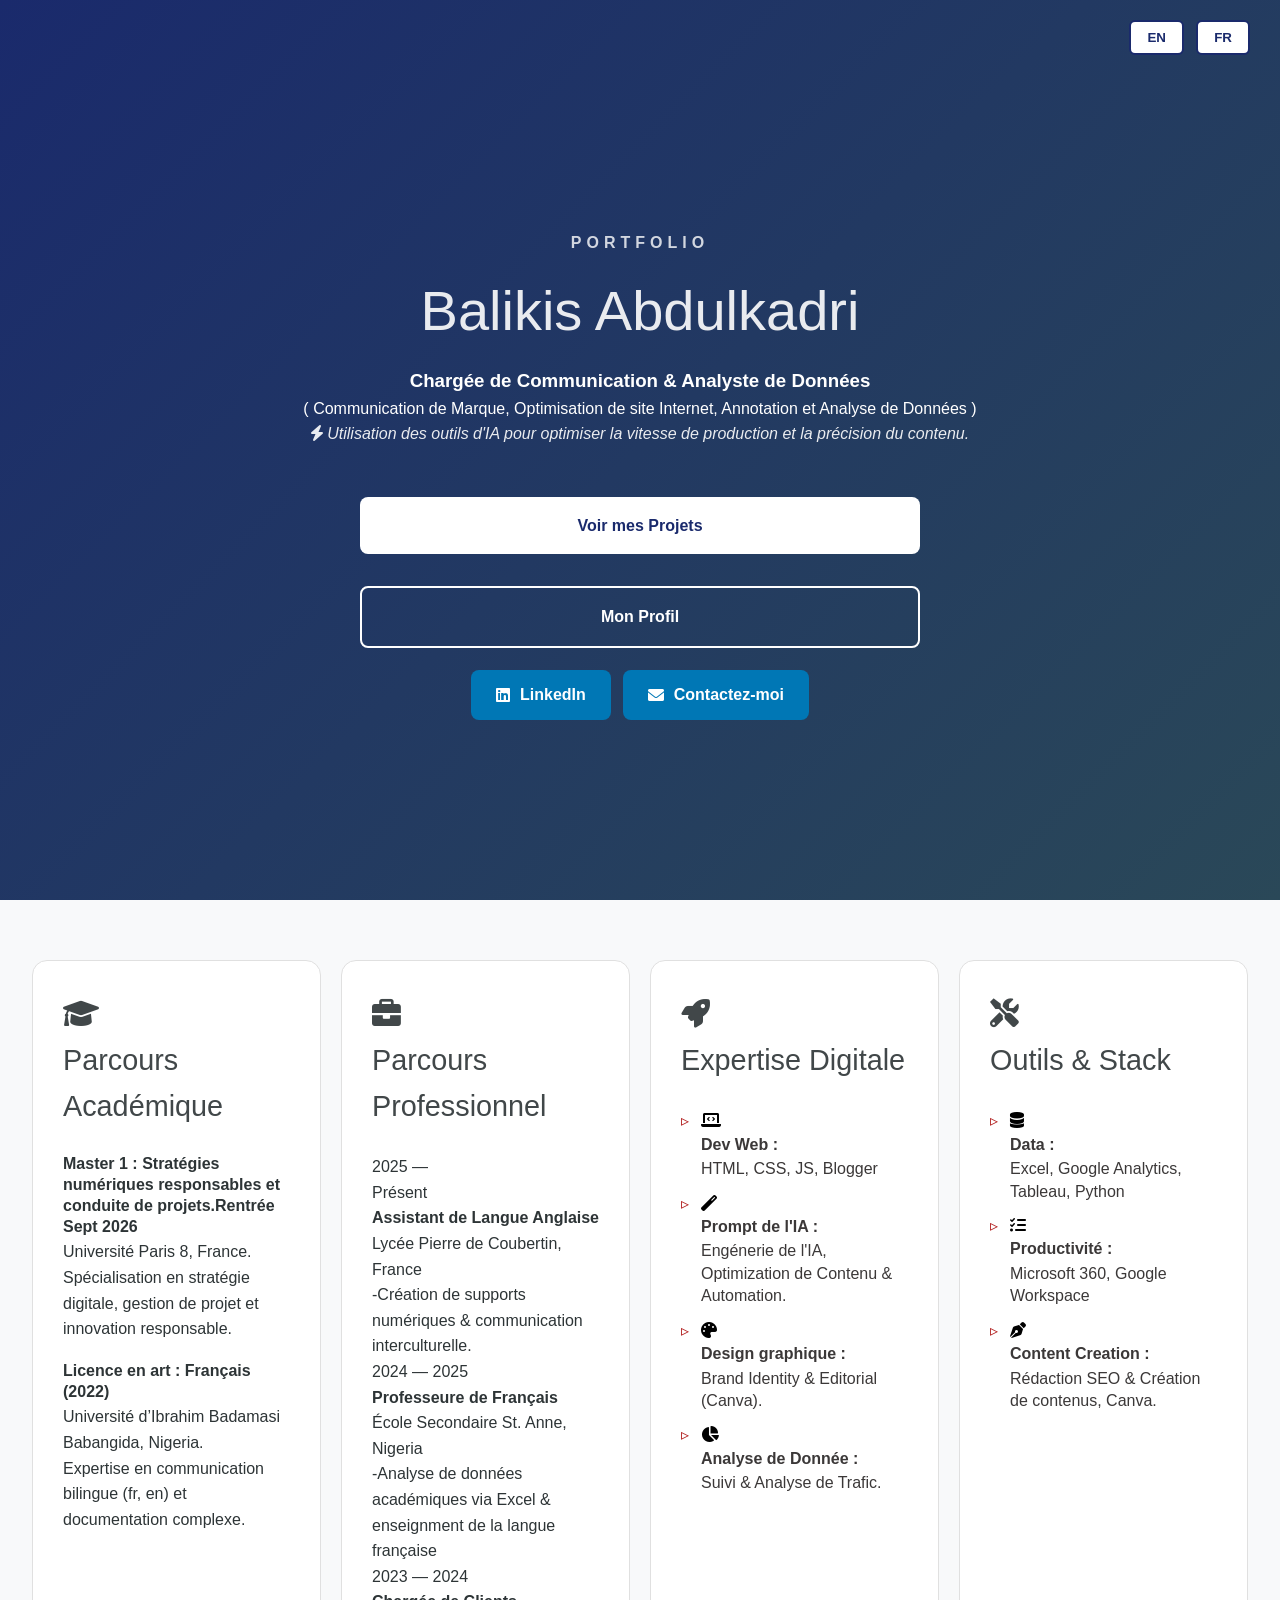
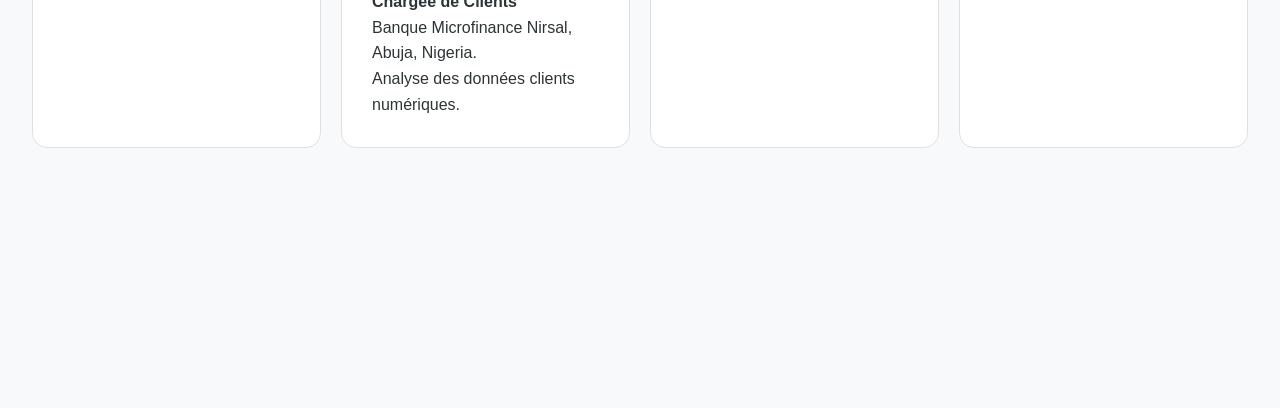
==== index.html @ 350ec47a "Update index.html" ====
<!DOCTYPE html>
<html lang="fr">
<head>
            <!-- Google tag (gtag.js) -->
    <script async src="https://www.googletagmanager.com/gtag/js?id=G-NQ8445RPTF"></script>
        <script>
        window.dataLayer = window.dataLayer || [];
        function gtag(){dataLayer.push(arguments);}
        gtag('js', new Date());

        gtag('config', 'G-NQ8445RPTF');
    </script>
    
    <meta charset="UTF-8">
    <meta name="viewport" content="width=device-width, initial-scale=1.0">
    <title>Balikis Abdulkadri | Portfolio</title>
    <link rel="icon" type="image/png" href="images/favicon.png">
    <link rel="stylesheet" href="style.css">
    <link rel="stylesheet" href="https://cdnjs.cloudflare.com/ajax/libs/font-awesome/6.0.0/css/all.min.css">
</head>
<body>
    <nav class="lang-nav">
        <button onclick="setLanguage('en')">EN</button>
        <button onclick="setLanguage('fr')">FR</button>
    </nav>

    <header class="hero" style="min-height: 80vh; display: flex; align-items: center;">
    <div class="container" style="text-align: center; margin-top: 50px;">
        <h1 style="letter-spacing: 5px; font-size: 1rem; opacity: 0.8;">PORTFOLIO</h1>
        <h2 style="font-size: 3.5rem; margin: 10px 0;">Balikis Abdulkadri</h2>
        
        <h3 class="lang-en"> Communication Manager & Data Analyst</h3>
        <h3 class="lang-fr"> Chargée de Communication & Analyste de Données</h3> 
        
        <p class="lang-en" >
            (Brand Communication, website optimization & Data Analysis )
        </p>
        <p class="lang-fr" >
            ( Communication de Marque, Optimisation de site Internet, Annotation et Analyse de Données )
        </p>

        <p class="lang-en" style="font-style: italic; opacity: 0.9; margin-bottom: 20px;">
            <i class="fas fa-bolt"></i> Leveraging AI-driven tools to optimize production speed and content precision.
        </p>
        <p class="lang-fr" style="font-style: italic; opacity: 0.9; margin-bottom: 20px;">
            <i class="fas fa-bolt"></i> Utilisation des outils d'IA pour optimiser la vitesse de production et la précision du contenu.
        </p>

        

        <div class="cta-buttons" style="margin-top: 60px;" >
            <a href="projects.html" class="btn primary lang-en">View my Projects</a>
            <a href="projects.html" class="btn primary lang-fr">Voir mes Projets</a>
            
            <a href="#about" class="btn secondary lang-en">About Me</a>
            <a href="#about" class="btn secondary lang-fr">Mon Profil</a>
            
            <a href="https://www.linkedin.com/in/balikis-abdulkadri-2448b8178?utm_source=share_via&utm_content=profile&utm_medium=member_android" target="_blank" class="btn-linkedin">
                <i class="fab fa-linkedin"></i> LinkedIn
            </a>
         <a href="mailto:balikisabdulkadri@gmail.com" class="btn-email">
             <i class="fas fa-envelope"></i> 
            <span class="lang-en">Contact Me</span>
           <span class="lang-fr">Contactez-moi</span>
        </a>
        </div>
    </div>
    
</header>

<main class="container" id="about" style="margin-top: 60px; padding-bottom: 100px;">
    <div class="about-grid">
        
        <div class="info-card">
    <h2><i class="fas fa-graduation-cap"></i> 
        <span class="lang-en">Academic Path</span>
        <span class="lang-fr">Parcours Académique</span>
    </h2>
    
    <div class="edu-item" style="margin-bottom: 15px;">
        <strong>
            <span class="lang-en">Master 1: Responsible digital strategies and project management. Resumption Sept 2026</span>
            <span class="lang-fr">Master 1 : Stratégies numériques responsables et conduite de projets.Rentrée Sept 2026</span>
        </strong>
        <span class="lang-en sub-text">Paris 8 University, France. </span>
        <span class="lan-fr sub-text">Université Paris 8, France. </span>
        <span class="lang-en sub-text">Specialization in digital strategy, project management, and responsible innovation.</span>
        <span class="lang-fr sub-text">Spécialisation en stratégie digitale, gestion de projet et innovation responsable.</span>
    </div>
    
    <div class="edu-item">
        <strong>
            <span class="lang-en">Bachelor of Arts: French Language. (2022)</span>
            <span class="lang-fr">Licence en art : Français (2022)</span>
        </strong>
        <span class="sub-text">Université d’Ibrahim Badamasi Babangida, Nigeria.</span>
        <span class="lang-en sub-text">Expertise in bilingual communication (fr, en) and complex documentation.</span>
        <span class="lang-fr sub-text">Expertise en communication bilingue (fr, en) et documentation complexe.</span>
    </div>
</div>

        <div class="info-card">
            <h2><i class="fas fa-briefcase"></i> 
                <span class="lang-en">Professional Path</span>
                <span class="lang-fr">Parcours Professionnel </span>
            </h2>
            
            <div class="pro-item">
                <span class="year">2025 — <span class="lang-en">Present</span><span class="lang-fr">Présent</span></span>
                <strong><span class="lang-en">English Language Assistant</span><span class="lang-fr">Assistant de Langue Anglaise</span></strong>
                <span class="lang-en sub-text">Lycée Pierre de Coubertin,France</span>
                <span class="lang-fr sub-text">Lycée Pierre de Coubertin, France</span>
                <span class="lang-en sub-text"> -Creating digital pedagogical tools and managing intercultural communication.</span>
                <span class="lang-fr sub-text"> -Création de supports numériques & communication interculturelle.</span>
            </div>

            <div class="pro-item">
                <span class="year">2024 — 2025</span>
                <strong><span class="lang-en">French Teacher & Data Analyst</span><span class="lang-fr">Professeure de Français</span></strong>
                <span class="lang-en sub-text">St. Anne's Secondary School, Nigeria </span>
                <span class="lang-fr sub-text">École Secondaire St. Anne, Nigeria </span>
                <span class="lang-en sub-text">-Academic data analysis via Excel and teaching of the french language</span>
                <span class="lang-fr sub-text">-Analyse de données académiques via Excel & enseignment de la langue française </span>
            </div>

            <div class="pro-item">
                <span class="year">2023 — 2024</span>
                <strong><span class="lang-en"> Customer Service Manager</span><span class="lang-fr">Chargée de Clients</span></strong>
                <span class="lang-en sub-text">Nirsal Microfinance Bank, Abuja, Nigeria.</span>
                <span class="lang-fr sub-text">Banque Microfinance Nirsal, Abuja, Nigeria.</span>
                <span class="lang-en sub-text">Digital client data analysis.</span>
                <span class="lang-fr sub-text">Analyse des données clients numériques.</span>
            </div>
        </div>

        <div class="info-card">
            <h2><i class="fas fa-rocket"></i> 
                <span class="lang-en">Digital Expertise</span>
                <span class="lang-fr">Expertise Digitale</span>
            </h2>
            
            <ul class="skills-list">
                <li>
                    <strong><i class="fas fa-laptop-code"></i> <span class="lang-en">Web Dev:</span><span class="lang-fr">Dev Web :</span></strong>
                    <span class="sub-text">HTML, CSS, JS, Blogger </span>
                </li>
                <li>
                    <strong><i class="fas fa-magic"></i> <span class="lang-en">AI Prompt:</span><span class="lang-fr">Prompt de l'IA :</span></strong>
                    <span class="lang-en sub-text">Prompt Engineering, Content Optimization & Automation.</span>
                    <span class="lang-fr sub-text">Engénerie de l'IA, Optimization de Contenu  & Automation.</span>
                </li>
                <li>
                    <strong><i class="fas fa-palette"></i> <span class="lang-en">Graphic Design:</span><span class="lang-fr">Design graphique :</span></strong>
                    <span class="sub-text">Brand Identity & Editorial (Canva).</span>
                </li>
                <li>
                    <strong><i class="fas fa-chart-pie"></i> <span class="lang-en">Data Analysis:</span><span class="lang-fr">Analyse de Donnée :</span></strong>
                    <span class="lang-en sub-text">Monitoring & Traffic Insights.</span>
                    <span class="lang-fr sub-text">Suivi & Analyse de Trafic.</span>
                </li>
            </ul>
        </div>

        <div class="info-card">
            <h2><i class="fas fa-tools"></i> 
                <span class="lang-en">Tools & Stack</span>
                <span class="lang-fr">Outils & Stack</span>
            </h2>
            
            <ul class="skills-list">
                <li>
                    <strong><i class="fas fa-database"></i> <span class="lang-en">Data:</span><span class="lang-fr">Data :</span></strong>
                    <span class="sub-text">Excel, Google Analytics, Tableau, Python</span>
                </li>
                <li>
                    <strong><i class="fas fa-tasks"></i> <span class="lang-en">Productivity:</span><span class="lang-fr">Productivité :</span></strong>
                    <span class="sub-text">Microsoft 360, Google Workspace </span>
                </li>
                <li>
                    <strong><i class="fas fa-pen-nib"></i> <span class="lang-en">Content Creation:</span><span class="lang-fr">Content Creation :</span></strong>
                    <span class="lang-en sub-text">SEO & Content Creation, Canva.</span>
                    <span class="lang-fr sub-text">Rédaction SEO & Création de contenus, Canva.</span>
                </li>
            </ul>
        </div>

    </div>
</main>



    <script src="script.js"></script>
</body>
</html>
---- style.css ----
html {
    scroll-behavior: smooth;
}

.lang-en, .lang-fr {
    display: none; 
}


/*DESIGN SYSTEM & VARIABLES */
:root {
    --primary-blue: #1a2a6c;   
    --accent-red: #b21f1f;     
    --light-bg: #f8f9fa;       
    --dark-text: #2d3436;      
    --white: #ffffff;
    --transition: all 0.3s ease;
}

/*BASE RESET*/
* {
    margin: 0;
    padding: 0;
    box-sizing: border-box;
}

body {
    font-family: 'Inter', 'Segoe UI', Roboto, sans-serif;
    background-color: var(--light-bg);
    color: var(--dark-text);
    line-height: 1.6;
    overflow-x: hidden;
    padding-bottom: 100px;
}

/*BILINGUAL NAVIGATION*/
.lang-nav {
    position: fixed;
    top: 20px;
    right: 30px;
    z-index: 1000;
}

.lang-nav button {
    background: var(--white);
    border: 2px solid var(--primary-blue);
    color: var(--primary-blue);
    padding: 8px 16px;
    cursor: pointer;
    font-weight: 700;
    border-radius: 6px;
    margin-left: 8px;
    transition: var(--transition);
}

.lang-nav button:hover {
    background: var(--primary-blue);
    color: var(--white);
}

/*HERO SECTION*/
.container {
    max-width: 900px;
    margin: 0 auto;
}

.hero {
    height: 100vh;
    display: flex;
    align-items: center;
    justify-content: center;
    text-align: center;
    background: linear-gradient(135deg, var(--primary-blue), #2a4858);
    color: var(--white);
    padding: 0 20px;
}



h1 {
    font-size: clamp(2.5rem, 5vw, 4rem); 
    margin-bottom: 10px;
    letter-spacing: -1px;
}

h2 {
    font-size: clamp(1.2rem, 3vw, 1.8rem);
    font-weight: 300;
    margin-bottom: 25px;
    opacity: 0.9;
}

.bio {
    font-size: 1.2rem;
    max-width: 700px;
    margin: 0 auto 40px;
    opacity: 0.85;
}

/*INTERACTIVE BUTTONS (Hero)*/
.cta-buttons .btn {
    display: inline-block;
    text-decoration: none;
    padding: 16px 32px;
    border-radius: 8px;
    font-weight: 600;
    margin: 10px;
    transition: var(--transition);
}

/* 1. Center the parent container and allow horizontal row wrapping */
.cta-buttons {
  display: flex !important;
  flex-wrap: wrap !important;
  justify-content: center !important;
  align-items: center !important;
  gap: 12px !important;
  width: 100% !important;
  max-width: 580px !important;  /* Constrains entire button block to tagline width */
  margin: 40px auto 0 auto !important;
}

/* 2. Top two buttons take 100% width so they stack on top */
.primary, 
.secondary {
  flex: 1 1 100% !important;
  width: 100% !important;
  text-align: center !important;
  box-sizing: border-box !important;
}

/* 3. Bottom two buttons sit side-by-side automatically */
.btn-linkedin,
.btn-email {
  flex: 0 1 auto !important;
  display: inline-flex !important;
  align-items: center !important;
  justify-content: center !important;
}

.primary, 
.secondary {
  display: block;             /* Makes max-width and auto margins apply properly */
  width: 100%;                /* Allows flexible scaling */
  max-width: 580px;           /* Matches the length of the tagline above */
  margin: 12px auto;          /* Centers the buttons horizontally */
  box-sizing: border-box;     /* Prevents padding from breaking width */
}

.primary {
  background-color: var(--white);
  color: var(--primary-blue);
}

.secondary {
  border: 2px solid var(--white);
  color: var(--white);
}

.btn:hover {
    transform: translateY(-3px);
    box-shadow: 0 10px 20px rgba(0,0,0,0.2);
}

.btn i {
    margin-right: 8px; 
    font-size: 1.1rem;
}



/* LinkedIn & e-mail Buttons */
.btn-linkedin,.btn-email {
    display: inline-flex;
    align-items: center;
    gap: 10px;
    padding: 12px 25px;
    background-color: #0077b5; 
    color: white;
    text-decoration: none;
    border-radius: 8px;
    font-weight: bold;
    transition: 0.3s;
}

.btn-linkedin:hover, .btn-email:hover {
    background-color: #005582;
    transform: translateY(-2px);
}

     /* ABOUT PAGE */
#about.container {
    max-width: 100%; 
    margin: 60px auto;
}

.about-grid {
    display: grid;
    grid-template-columns: repeat(4, 1fr); 
    gap: 20px;    
}

.info-card {
    background: #ffffff;
    border: 1px solid #e0e0e0;
    border-radius: 15px;
    padding: 30px;    
    display: flex;
    flex-direction: column;
    height: 100%; 
}




.info-card ul {
    list-style: none;
    padding: 0;
    margin: 0;
}

.info-card li {
    margin-bottom: 15px; 
    display: block;
}

.info-card li strong {
    display: block;
    margin-bottom: 2px; 
    color: rgb(0, 0, 0);
}

.info-card li span {
    display: block;
    line-height: 1.4;
    color: rgb(59, 56, 56);
}


.edu-item strong {
    display: block;
    margin-bottom: 2px; 
    line-height: 1.3;
}

.edu-item .sub-text {
    margin-top: 0; 
    margin-bottom: 4px;
}

/* Projects Page */
/*Layout for the grid (cards) */
.project-grid {
    display: grid;
    width: 100%;
    box-sizing: border-box;
    grid-template-columns: repeat(auto-fit, minmax(320px, 1fr));
    gap: 25px;
    margin-top: 40px;
}

/*Card container */
.project-card {
    position: relative;
    background: white;
    padding: 30px;
    border-radius: 12px;
    box-shadow: 0 4px 10px rgba(0,0,0,0.05);
    border-top: 4px solid var(--primary-blue);
    transition: transform 0.3s ease;
}

/*Positioning the year */
.project-year {
    position: absolute;
    top: 15px;
    right: 20px;
    font-size: 0.8rem;
    color: #888;
    font-weight: bold;
}

/*Formatting the icon */
.project-icon {
    font-size: 1.5rem;
    color: #0077b5;
    margin-bottom: 15px;
}

/*Button alignment */
.card-buttons {
    display: flex;
    align-items: center;
    gap: 15px;
    flex-wrap: wrap;
    margin-top: 20px;
    padding-top: 20px;
}


.project-link {
    text-decoration: none;
    color: #0077b5;
    font-size: 0.9rem;
    font-weight: bold;
}



/* portofolio  Project Page */

.btn-detail {
    display: inline-block;
    margin-top: 15px;
    padding: 8px 16px;
    border: 2px solid var(--primary-blue);
    color: var(--primary-blue);
    text-decoration: none;
    border-radius: 5px;
    font-weight: bold;
    transition: var(--transition);
}

.btn-detail:hover {
    background: var(--primary-blue);
    color: white;
}

.cs-section {
    margin-bottom: 40px;
    padding-top: 20px;
}

.skills-list {
    list-style: none;
    padding: 0;
}

.skills-list li {
    margin-bottom: 10px;
    padding-left: 20px;
    position: relative;
}

.skills-list li::before {
    content: "▹";
    position: absolute;
    left: 0;
    color: var(--accent-red);
}

       /* Modal Styles */
.modal {
    display: none; 
    position: fixed; 
    z-index: 1000; 
    left: 0; top: 0; width: 100%; height: 100%; 
    background-color: rgba(0,0,0,0.9); 
}
.modal-content {
    margin: auto;
    display: block;
    width: 80%;
    max-width: 700px;
}

/* portfolio Project roadmap */

.roadmap-container {
    border-left: 3px solid var(--primary-blue);
    margin-left: 10px;
    padding-left: 20px;
}

.roadmap-phase {
    margin-bottom: 30px;
    position: relative;
}

.roadmap-phase::before {
    content: '';
    position: absolute;
    left: -27px;
    top: 5px;
    width: 12px;
    height: 12px;
    background: var(--accent-red);
    border-radius: 50%;
}

.roadmap-phase h3 {
    font-size: 1.1rem;
    color: var(--primary-blue);
    margin-bottom: 5px;
}


/* Gallery Layout */
.design-gallery {
    display: grid;
    grid-template-columns: repeat(auto-fit, minmax(350px, 1fr)); 
    gap: 30px;
    margin-top: 30px;
    width: 100%; 
    max-width: 1400px; 
    margin-left: auto;
    margin-right: auto;
}

.design-item {
    display: flex;
    flex-direction: column;
    background: white;
    border-radius: 12px;
    overflow: hidden;
    box-shadow: 0 4px 15px rgba(0,0,0,0.1);
    transition: transform 0.3s ease;
    height: 100%; 
    width: 100%; 
}


.container, main, section {
    width: 95%; 
    max-width: 1400px;
    margin: 0 auto;
}

.design-item:hover {
    transform: translateY(-10px);
}

/* Container for the images to keep them uniform */
.design-image-container {
    width: 100%;
    height: 80%; 
    display: flex;
    align-items: center;
    justify-content: center;
    background-color: #f9f9f9;
    object-fit: cover
}

.design-item img {
    max-width: 100%;
    max-height: 100%;
    object-fit: contain; 
}

.design-info {
    
    display: flex;
    flex-direction: column;
    flex-grow: 1; 
}

 /* Mobile Fixes */
@media (max-width: 768px) {
    .about-grid {
        grid-template-columns: 1fr !important;
        max-width: 95%;
    }

     .info-card {
        min-height: auto; 
    }

    .cta-buttons {
        flex-direction: column;
        gap: 10px;
        width: 100%;
        padding: 0 20px;
    }

    .cta-buttons a {
        width: 100%; 
        text-align: center;
        display: block;
        padding: 15px;
    }

    
    h1 {
        font-size: 2rem !important;
    }

    .hero p {
        font-size: 1rem;
        padding: 0 10px;
    }
}

/*Project-data-1*/
.project-title {
  font-size: 1.5rem;
  color: #075aaa;
  margin-top: 8px;
  margin-bottom: 16px;
}

.section-heading {
  font-size: 1.1rem;
  font-weight: 700;
  color: #111111;
  margin-top: 20px;
  margin-bottom: 8px;
  border-bottom: 2px solid #f8f9fa;
  padding-bottom: 4px;
}

.media-placeholder {
  background-color: #f8f9fa;
  border: 2px dashed #ced4da;
  border-radius: 8px;
  padding: 25px;
  text-align: center;
  color: #6c757d;
  margin: 20px 0;
  font-style: italic;
  font-size: 0.95rem;
}

/*Project-data-2*/
/* Project Container Styles */
.project-card {
  max-width: 950px;
  margin: 30px auto;
  padding: 30px;
  background-color: #ffffff;
  border-radius: 8px;
  box-shadow: 0 4px 12px rgba(0, 0, 0, 0.08);
  font-family: 'Segoe UI', Tahoma, Geneva, Verdana, sans-serif;
  color: #333333;
}

.project-header h1 {
  font-size: 1.8rem;
  color: #0a2540;
  margin-bottom: 20px;
  border-bottom: 2px solid #e6ebf1;
  padding-bottom: 10px;
}

.project-block {
  margin-bottom: 25px;
}

.project-block h3 {
  font-size: 1.25rem;
  color: #0a2540;
  margin-bottom: 10px;
}

.project-block h4 {
  font-size: 1.05rem;
  color: #20639b;
  margin-top: 15px;
  margin-bottom: 8px;
}

.project-block p, 
.project-block li {
  font-size: 0.95rem;
  line-height: 1.6;
  color: #4f566b;
}

.project-block ul {
  padding-left: 20px;
  margin-top: 5px;
}

.project-block li {
  margin-bottom: 8px;
}

/* Visual / Chart Container */
.project-visual {
  text-align: center;
  margin: 25px 0;
  padding: 15px;
  background-color: #f8f9fa;
  border: 1px solid #e3e8ee;
  border-radius: 6px;
}

.chart-img {
  max-width: 100%;
  height: auto;
  border-radius: 4px;
  box-shadow: 0 2px 6px rgba(0, 0, 0, 0.1);
}

.chart-caption {
  font-size: 0.85rem;
  color: #697386;
  margin-top: 10px;
  font-style: italic;
}

code {
  background-color: #f1f3f5;
  padding: 2px 6px;
  border-radius: 4px;
  font-family: Consolas, monospace;
  font-size: 0.9em;
  color: #d63384;
}

/* Project 3 Custom Styles */
.project-divider {
  border: none;
  height: 2px;
  background-color: #d1d5db;
  margin-top: 60px;
  margin-bottom: 40px;
  width: 100%;
}



.project-header-title {
  margin-left: 0;
  padding-left: 0;
  color: #0a2540;
  font-size: 1.8rem;
  font-weight: bold;
}

.project-text-left {
  text-align: left;
}

.project-block-spacing {
  margin-top: 25px;
}

.taxonomy-list {
  margin-top: 15px;
  line-height: 1.6;
}

/* Image Containers */
.project-images-row {
  display: flex;
  gap: 20px;
  margin: 30px 0;
  flex-wrap: wrap;
}

.project-image-col {
  flex: 1;
  min-width: 280px;
  text-align: center;
}

.project-image-single {
  margin: 30px 0;
  text-align: center;
}

.project-img {
  width: 100%;
  border-radius: 8px;
  border: 1px solid #e5e7eb;
}

.project-img-single {
  max-width: 700px;
}

.image-caption {
  font-size: 0.85rem;
  color: #6b7280;
  margin-top: 8px;
}

/* Callout Box */
.takeaway-box {
  background-color: #f8fafc;
  border-left: 4px solid #0a2540;
  padding: 15px;
  margin-top: 20px;
  border-radius: 4px;
}

.takeaway-text {
  margin: 0;
  font-style: italic;
}

/* Page Styles for blog project */

.detail-block {
  margin-bottom: 50px;
}

.detail-block h2 {
  color: #0a2540;
  border-bottom: 2px solid #e2e8f0;
  padding-bottom: 10px;
  margin-bottom: 20px;
}

.metrics-grid {
  display: grid;
  grid-template-columns: repeat(auto-fit, minmax(280px, 1fr));
  gap: 20px;
  margin: 20px 0;
}

.metric-card {
  background: #f8fafc;
  border: 1px solid #e2e8f0;
  padding: 20px;
  border-radius: 8px;
}

.image-display-card {
  margin: 30px 0;
  text-align: center;
}

.image-placeholder {
  background: #f1f5f9;
  border: 2px dashed #cbd5e1;
  border-radius: 8px;
  padding: 40px 20px;
  color: #64748b;
}

.placeholder-icon {
  font-size: 2.5rem;
  margin-bottom: 10px;
}

.findings-box {
  background: #f0f9ff;
  border-left: 4px solid #0077b5;
  padding: 20px;
  border-radius: 4px;
}

.findings-list li {
  margin-bottom: 8px;
}
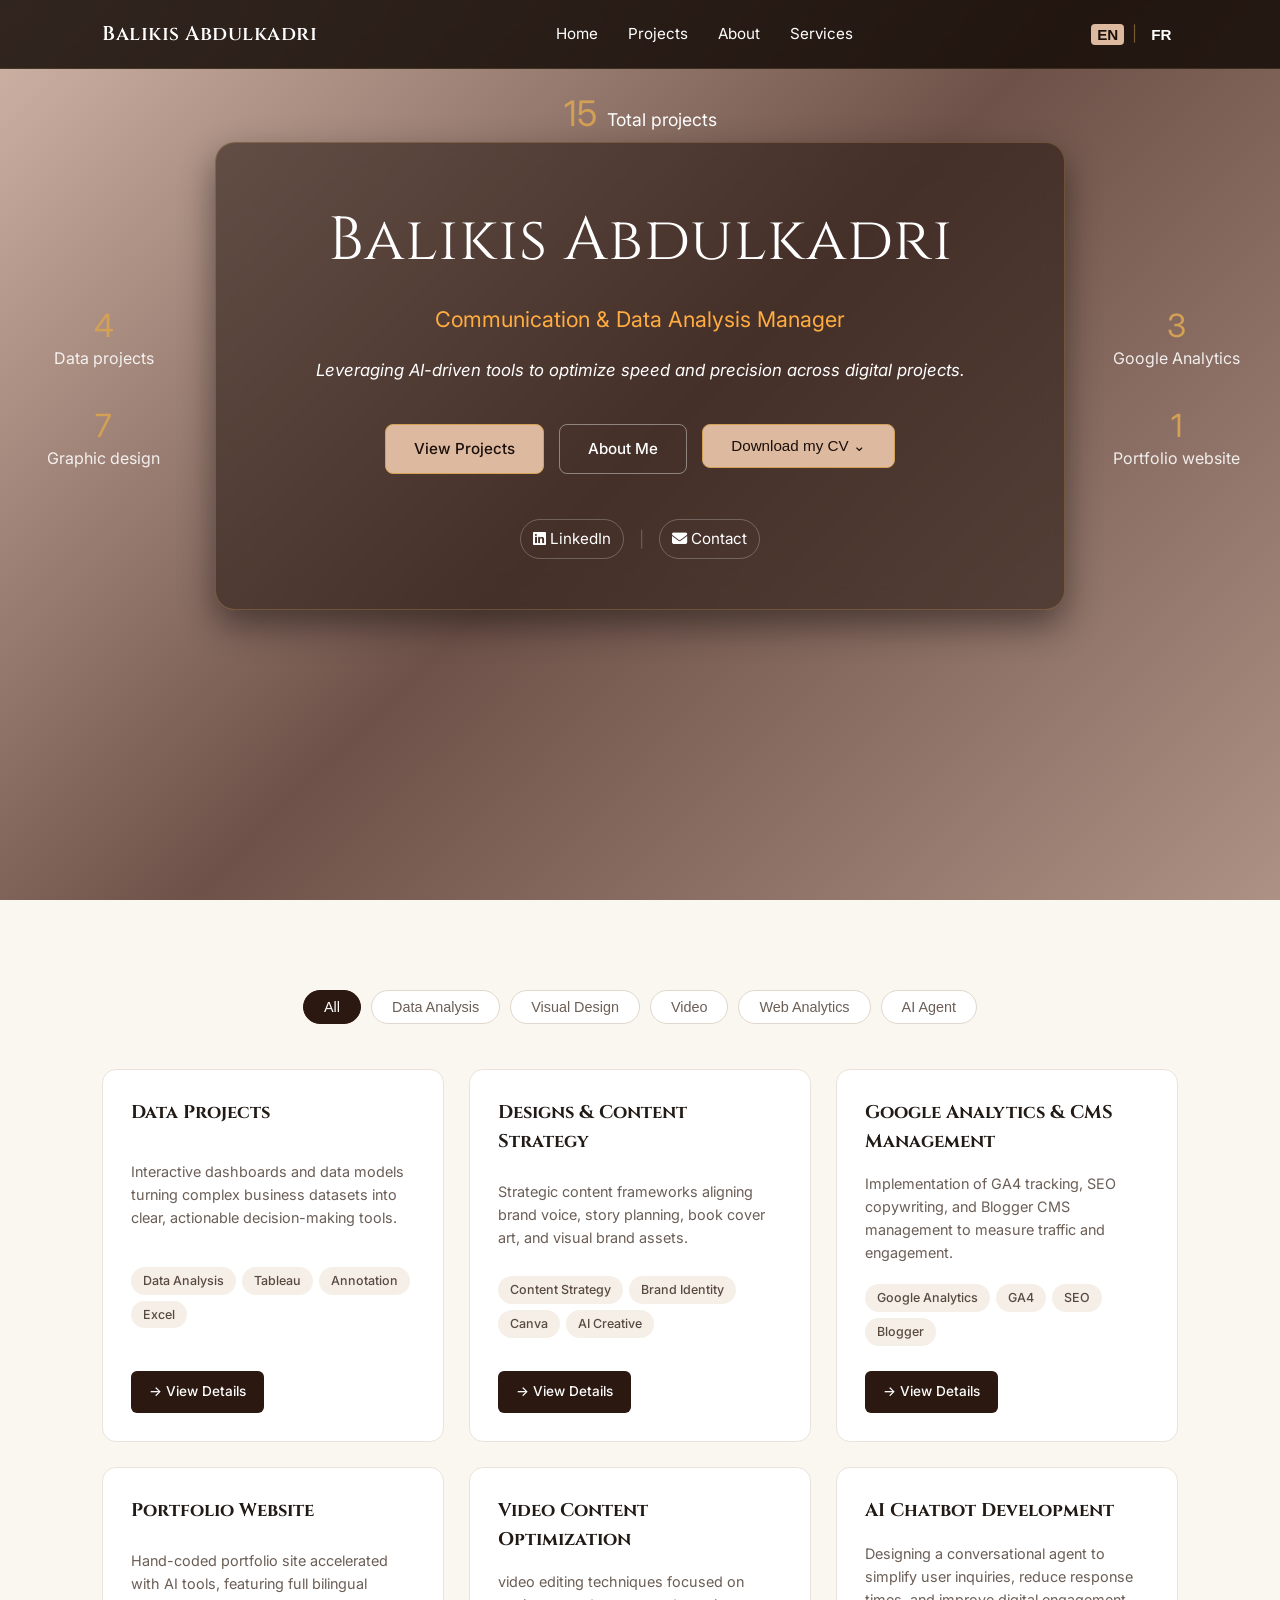
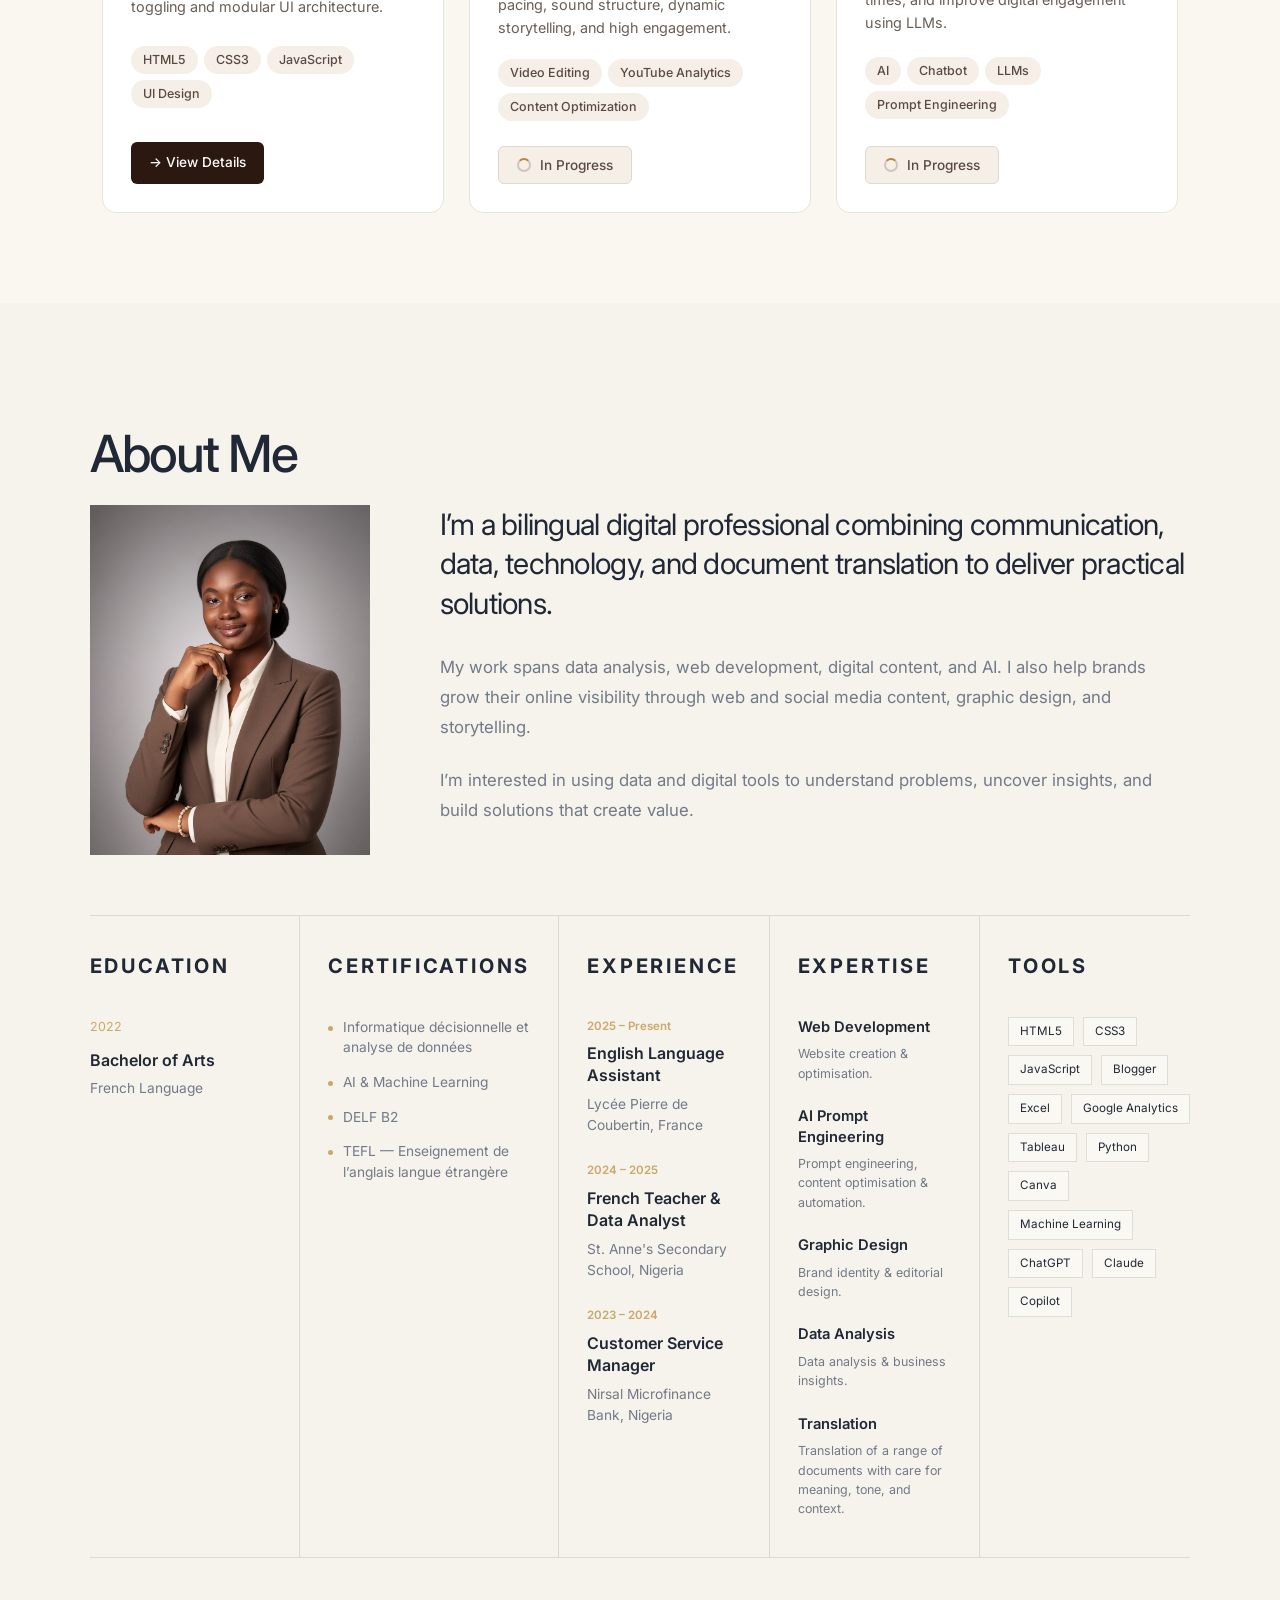
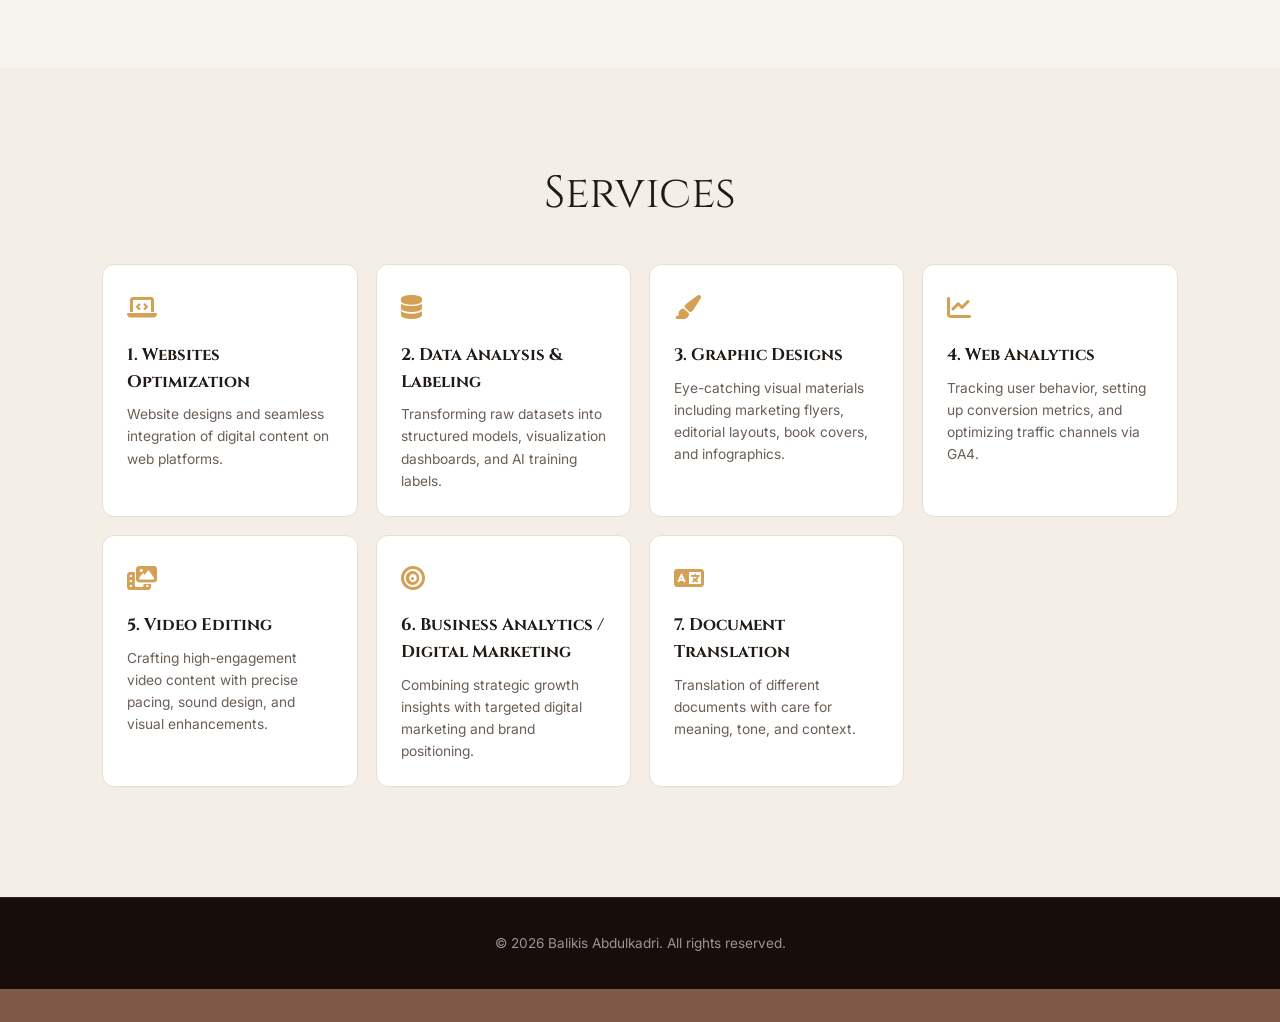
==== commit 162524e2: "Add files via upload" ====
--- a/index.html
+++ b/index.html
@@ -1,194 +1,819 @@
 <!DOCTYPE html>
-<html lang="fr">
+<html lang="en">
 <head>
-            <!-- Google tag (gtag.js) -->
+    <!-- Google Tag Manager -->
     <script async src="https://www.googletagmanager.com/gtag/js?id=G-NQ8445RPTF"></script>
-        <script>
-        window.dataLayer = window.dataLayer || [];
-        function gtag(){dataLayer.push(arguments);}
-        gtag('js', new Date());
-
-        gtag('config', 'G-NQ8445RPTF');
+    <script>
+      window.dataLayer = window.dataLayer || [];
+      function gtag(){dataLayer.push(arguments);}
+      gtag('js', new Date());
+      gtag('config', 'G-NQ8445RPTF');
     </script>
     
     <meta charset="UTF-8">
     <meta name="viewport" content="width=device-width, initial-scale=1.0">
     <title>Balikis Abdulkadri | Portfolio</title>
-    <link rel="icon" type="image/png" href="images/favicon.png">
+    <link rel="icon" type="image/png" href="assets/favicon.png">
+    
+    <!-- Google Fonts -->
+    <link rel="preconnect" href="https://fonts.googleapis.com">
+    <link rel="preconnect" href="https://fonts.gstatic.com" crossorigin>
+    <link href="https://fonts.googleapis.com/css2?family=Cinzel:wght@400;600;700&family=Inter:wght@300;400;500;600&display=swap" rel="stylesheet">
+    
+    <!-- Font Awesome Icons -->
+    <link rel="stylesheet" href="https://cdnjs.cloudflare.com/ajax/libs/font-awesome/6.4.0/css/all.min.css">
+    
     <link rel="stylesheet" href="style.css">
-    <link rel="stylesheet" href="https://cdnjs.cloudflare.com/ajax/libs/font-awesome/6.0.0/css/all.min.css">
 </head>
 <body>
-    <nav class="lang-nav">
-        <button onclick="setLanguage('en')">EN</button>
-        <button onclick="setLanguage('fr')">FR</button>
+
+    <!-- Sticky Glass Navigation Bar -->
+    <nav class="navbar" id="navbar">
+        <div class="nav-brand" id="navBrand">Balikis Abdulkadri</div>
+        <ul class="nav-links">
+            <li><a href="#home" class="lang-en">Home</a><a href="#home" class="lang-fr">Accueil</a></li>
+            <li><a href="#projects" class="lang-en">Projects</a><a href="#projects" class="lang-fr">Projets</a></li>
+            <li><a href="#about" class="lang-en">About</a><a href="#about" class="lang-fr">À propos</a></li>
+            <li><a href="#services" class="lang-en">Services</a><a href="#services" class="lang-fr">Services</a></li>
+        </ul>
+        <div class="lang-switch">
+            <button id="btn-en" class="active" onclick="setLanguage('en')">EN</button>
+            <span class="lang-divider">|</span>
+            <button id="btn-fr" onclick="setLanguage('fr')">FR</button>
+        </div>
     </nav>
 
-    <header class="hero" style="min-height: 80vh; display: flex; align-items: center;">
-    <div class="container" style="text-align: center; margin-top: 50px;">
-        <h1 style="letter-spacing: 5px; font-size: 1rem; opacity: 0.8;">PORTFOLIO</h1>
-        <h2 style="font-size: 3.5rem; margin: 10px 0;">Balikis Abdulkadri</h2>
+    <!-- SECTION 1: HERO / HOME -->
+<header class="hero" id="home">
+    <div class="hero-layout">
+        <div class="hero-total">
+            <span class="hero-total-number">15</span>
+            <span class="lang-en">Total projects</span>
+            <span class="lang-fr">Projets au total</span>
+        </div>
+
+        <div class="hero-project-stats hero-project-stats-left" aria-label="Project categories">
+            <div class="hero-project-stat">
+                <span class="hero-project-number">4</span>
+                <span class="lang-en">Data projects</span>
+                <span class="lang-fr">Projets d’analyse de données</span>
+            </div>
+            <div class="hero-project-stat">
+                <span class="hero-project-number">7</span>
+                <span class="lang-en">Graphic design</span>
+                <span class="lang-fr">Projets de design graphique</span>
+            </div>
+        </div>
+
+        <div class="glass-card hero-glass">
+
+        <h1 class="hero-title">Balikis Abdulkadri</h1>
         
-        <h3 class="lang-en"> Communication Manager & Data Analyst</h3>
-        <h3 class="lang-fr"> Chargée de Communication & Analyste de Données</h3> 
+        <p class="hero-subtitle lang-en">Communication & Data Analysis Manager</p>
+        <p class="hero-subtitle lang-fr">Chargée de communication et d’analyse de données</p>
         
-        <p class="lang-en" >
-            (Brand Communication, website optimization & Data Analysis )
+        <p class="hero-tagline lang-en">
+            <i>Leveraging AI-driven tools to optimize speed and precision across digital projects.</i>
         </p>
-        <p class="lang-fr" >
-            ( Communication de Marque, Optimisation de site Internet, Annotation et Analyse de Données )
+
+        <p class="hero-tagline lang-fr">
+            <i>J’utilise l’IA pour gagner en rapidité et en précision dans mes projets numériques.</i>
         </p>
 
-        <p class="lang-en" style="font-style: italic; opacity: 0.9; margin-bottom: 20px;">
-            <i class="fas fa-bolt"></i> Leveraging AI-driven tools to optimize production speed and content precision.
-        </p>
-        <p class="lang-fr" style="font-style: italic; opacity: 0.9; margin-bottom: 20px;">
-            <i class="fas fa-bolt"></i> Utilisation des outils d'IA pour optimiser la vitesse de production et la précision du contenu.
-        </p>
-
-        
-
-        <div class="cta-buttons" style="margin-top: 60px;" >
-            <a href="projects.html" class="btn primary lang-en">View my Projects</a>
-            <a href="projects.html" class="btn primary lang-fr">Voir mes Projets</a>
+        <div class="hero-cta-group">
+
+            <a href="#projects" class="btn btn-gold lang-en">
+                View Projects
+            </a>
+
+            <a href="#projects" class="btn btn-gold lang-fr">
+                Voir mes projets
+            </a>
             
-            <a href="#about" class="btn secondary lang-en">About Me</a>
-            <a href="#about" class="btn secondary lang-fr">Mon Profil</a>
+            <a href="#about" class="btn btn-outline lang-en">
+                About Me
+            </a>
+
+            <a href="#about" class="btn btn-outline lang-fr">
+                À propos de moi
+            </a>
             
-            <a href="https://www.linkedin.com/in/balikis-abdulkadri-2448b8178?utm_source=share_via&utm_content=profile&utm_medium=member_android" target="_blank" class="btn-linkedin">
+            <!-- Download CV Dropdown -->
+            <div class="cv-dropdown">
+                <button class="btn btn-gold" id="cvButton" type="button">
+                    <span class="lang-en">Download my CV</span>
+                    <span class="lang-fr">Télécharger mon CV</span>
+                    <span class="cv-arrow">⌄</span>
+                </button>
+
+                <div class="cv-menu" id="cvMenu">
+                    <a href="assets/0000_Abdulkadri_Balikis_CV.EN.pdf" download>
+                        <span class="lang-en">English CV</span>
+                        <span class="lang-fr">CV en anglais</span>
+                    </a>
+
+                    <a href="assets/0000_Abdulkadri_Balikis_CV.fr.pdf" download>
+                        <span class="lang-en">French CV</span>
+                        <span class="lang-fr">CV en français</span>
+                    </a>
+                </div>
+            </div>
+
+        </div> <!-- closes hero-cta-group -->
+
+        <div class="hero-socials">
+            <a href="https://www.linkedin.com/in/balikis-abdulkadri/" target="_blank" class="social-link">
                 <i class="fab fa-linkedin"></i> LinkedIn
             </a>
-         <a href="mailto:balikisabdulkadri@gmail.com" class="btn-email">
-             <i class="fas fa-envelope"></i> 
-            <span class="lang-en">Contact Me</span>
-           <span class="lang-fr">Contactez-moi</span>
-        </a>
+
+            <span class="divider">|</span>
+
+            <a href="mailto:baliqis.abdulkadri@gmail.com" class="social-link">
+                <i class="fas fa-envelope"></i>
+                <span class="lang-en">Contact</span>
+                <span class="lang-fr">Contactez-moi</span>
+            </a>
+        </div>
+
+        </div> <!-- closes hero-glass -->
+
+        <div class="hero-project-stats hero-project-stats-right" aria-label="Project categories">
+            <div class="hero-project-stat">
+                <span class="hero-project-number">3</span>
+                <span class="lang-en">Google Analytics</span>
+                <span class="lang-fr">Projets Google Analytics</span>
+            </div>
+            <div class="hero-project-stat">
+                <span class="hero-project-number">1</span>
+                <span class="lang-en">Portfolio website</span>
+                <span class="lang-fr">Portfolio en ligne</span>
+            </div>
         </div>
     </div>
-    
+
 </header>
 
-<main class="container" id="about" style="margin-top: 60px; padding-bottom: 100px;">
+    <!-- SECTION 2: FEATURED WORK -->
+    <section class="projects-section">
+        <div class="container">
+            
+            
+            <!-- Category Filter Pills -->
+            <div class="filter-group" id="projects">
+                <button class="filter-btn active" data-filter="all"><span class="lang-en">All</span><span class="lang-fr">Tout</span></button>
+                <button class="filter-btn" data-filter="data"><span class="lang-en">Data Analysis</span><span class="lang-fr">Analyse de données</span></button>
+                <button class="filter-btn" data-filter="design"><span class="lang-en">Visual Design</span><span class="lang-fr">Design graphique</span></button>
+                <button class="filter-btn" data-filter="video"><span class="lang-en">Video</span><span class="lang-fr">Vidéo</span></button>
+                <button class="filter-btn" data-filter="web"><span class="lang-en">Web Analytics</span><span class="lang-fr">Analyse web</span></button>
+                <button class="filter-btn" data-filter="ai"><span class="lang-en">AI Agent</span><span class="lang-fr">Intelligence artificielle</span></button>
+            </div>
+
+            <!-- Projects Grid -->
+            <div class="projects-grid">
+                
+                <div class="project-card" data-category="data">
+                    <div class="card-header">
+                        
+                        <div>
+                            <h3 class="lang-en">Data Projects</h3>
+                            <h3 class="lang-fr">Projets de Données</h3>
+                        </div>
+                    </div>
+                    <p class="card-desc lang-en">Interactive dashboards and data models turning complex business datasets into clear, actionable decision-making tools.</p>
+                    <p class="card-desc lang-fr">Des tableaux de bord interactifs qui rendent les données complexes plus faciles à comprendre et à exploiter.</p>
+                    <div class="tags">
+                        <span class="tag">Data Analysis</span>
+                        <span class="tag">Tableau</span>
+                        <span class="tag">Annotation</span>
+                        <span class="tag">Excel</span>
+                    </div>
+                    <a href="project-data.html" class="btn-card"><span class="lang-en">&rarr; View Details</span><span class="lang-fr">&rarr; Voir les détails</span></a>
+                </div>
+
+                <div class="project-card" data-category="design">
+                    <div class="card-header">
+                        
+                        <div>
+                            <h3 class="lang-en">Designs & Content Strategy</h3>
+                            <h3 class="lang-fr">Identité visuelle et stratégie de marque</h3>
+                        </div>
+                    </div>
+                    <p class="card-desc lang-en">Strategic content frameworks aligning brand voice, story planning, book cover art, and visual brand assets.</p>
+                    <p class="card-desc lang-fr">Création d’identités visuelles, de couvertures de livres et de supports numériques avec Canva et des outils d’IA.</p>
+                    <div class="tags">
+                        <span class="tag">Content Strategy</span>
+                        <span class="tag">Brand Identity</span>
+                        <span class="tag">Canva</span>
+                        <span class="tag">AI Creative</span>
+                    </div>
+                    <a href="project-design.html" class="btn-card"><span class="lang-en">&rarr; View Details</span><span class="lang-fr">&rarr; Voir les détails</span></a>
+                </div>
+
+                <div class="project-card" data-category="web">
+                    <div class="card-header">
+                        
+                        <div>
+                            <h3 class="lang-en">Google Analytics & CMS Management</h3>
+                            <h3 class="lang-fr">Gestion de site et Google Analytics</h3>
+                        </div>
+                    </div>
+                    <p class="card-desc lang-en">Implementation of GA4 tracking, SEO copywriting, and Blogger CMS management to measure traffic and engagement.</p>
+                    <p class="card-desc lang-fr">Gestion de sites Blogger, référencement naturel et configuration de Google Analytics 4 pour mesurer leur audience.</p>
+                    <div class="tags">
+                        <span class="tag">Google Analytics</span>
+                        <span class="tag">GA4</span>
+                        <span class="tag">SEO</span>
+                        <span class="tag">Blogger</span>
+                    </div>
+                    <a href="project-blog.html" class="btn-card"><span class="lang-en">&rarr; View Details</span><span class="lang-fr">&rarr; Voir les détails</span></a>
+                </div>
+
+                <div class="project-card" data-category="web">
+                    <div class="card-header">
+                        
+                        <div>
+                            <h3 class="lang-en">Portfolio Website </h3>
+                            <h3 class="lang-fr">Création d’un portfolio en ligne</h3>
+                        </div>
+                    </div>
+                    <p class="card-desc lang-en">Hand-coded portfolio site accelerated with AI tools, featuring full bilingual toggling and modular UI architecture.</p>
+                    <p class="card-desc lang-fr">Création de ce portfolio avec l’aide de l’IA, avec une navigation bilingue qui s’adapte à la langue choisie.</p>
+                    <div class="tags">
+                        <span class="tag">HTML5</span>
+                        <span class="tag">CSS3</span>
+                        <span class="tag">JavaScript</span>
+                        <span class="tag">UI Design</span>
+                    </div>
+                    <a href="project-portfolio.html" class="btn-card"><span class="lang-en">&rarr; View Details</span><span class="lang-fr">&rarr; Voir les détails</span></a>
+                </div>
+
+                <div class="project-card" data-category="video">
+                    <div class="card-header">
+                        
+                        <div>
+                            <h3 class="lang-en">Video Content Optimization</h3>
+                            <h3 class="lang-fr">Montage et création vidéo</h3>
+                        </div>
+                    </div>
+                    <p class="card-desc lang-en"> video editing techniques focused on pacing, sound structure, dynamic storytelling, and high engagement.</p>
+                    <p class="card-desc lang-fr">Montage vidéo soigné : rythme, travail du son et effets visuels pour capter l’attention du public.</p>
+                    <div class="tags">
+                        <span class="tag">Video Editing</span>
+                        <span class="tag">YouTube Analytics</span>
+                        <span class="tag">Content Optimization</span>
+                    </div>
+                    <button class="btn-card is-in-progress" type="button" disabled aria-busy="true">
+                        <span class="loading-spinner" aria-hidden="true"></span>
+                        <span class="lang-en">In Progress</span>
+                        <span class="lang-fr">En cours</span>
+                    </button>
+                </div>
+
+                <div class="project-card" data-category="ai">
+                    <div class="card-header">
+                        
+                        <div>
+                            <h3 class="lang-en">AI Chatbot Development</h3>
+                            <h3 class="lang-fr">Création d’un assistant conversationnel</h3>
+                        </div>
+                    </div>
+                    <p class="card-desc lang-en">Designing a conversational agent to simplify user inquiries, reduce response times, and improve digital engagement using LLMs.</p>
+                    <p class="card-desc lang-fr">Conception d’un assistant basé sur l’IA pour répondre aux questions plus rapidement et faciliter les échanges avec les utilisateurs.</p>
+                    <div class="tags">
+                        <span class="tag">AI</span>
+                        <span class="tag">Chatbot</span>
+                        <span class="tag">LLMs</span>
+                        <span class="tag">Prompt Engineering</span>
+                    </div>
+                    <button class="btn-card is-in-progress" type="button" disabled aria-busy="true">
+                        <span class="loading-spinner" aria-hidden="true"></span>
+                        <span class="lang-en">In Progress</span>
+                        <span class="lang-fr">En cours</span>
+                    </button>
+                </div>
+
+            </div>
+        </div>
+    </section>
+
+   <!-- ==========================================================================
+     ABOUT ME / BACKGROUND & EXPERTISE SECTION
+     ========================================================================== -->
+<!-- =========================
+     ABOUT ME SECTION
+========================= -->
+
+<section class="about-section">
+
+  <div class="about-container">
+
+    <!-- Section Title -->
+    <div class="section-heading" id="about">
+      
+
+      <h2>
+        <span class="lang-en">About Me</span>
+        
+        <span class="lang-fr">À propos de moi</span>
+      </h2>
+    </div>
+
+
+    <!-- =========================
+         INTRODUCTION
+    ========================= -->
+
+    <div class="about-intro">
+
+      <!-- Headshot -->
+      <div class="about-photo">
+        <div class="photo-frame">
+          <img
+            src="images/profile-picture.jpg"
+            alt="Balikis Abdulkadri"
+          >
+        </div>
+      </div>
+
+
+      <!-- About Text -->
+      <div class="about-description">
+
+        <p class="about-lead">
+
+          <span class="lang-en">
+            I’m a bilingual digital professional combining
+            communication, data, technology, and document
+            translation to deliver practical solutions.
+          </span>
+
+          <span class="lang-fr">
+            Professionnelle du numérique bilingue, je mets mes compétences
+            en communication, en analyse de données, en technologie et en
+            traduction de documents au service de solutions concrètes.
+          </span>
+
+        </p>
+
+
+        <p>
+
+          <span class="lang-en">
+            My work spans data analysis, web development,
+            digital content, and AI. I also help brands grow
+            their online visibility through web and social
+            media content, graphic design, and storytelling.
+          </span>
+
+          <span class="lang-fr">
+            Je travaille sur des projets d’analyse de données, de développement web,
+            de création de contenu numérique et d’intelligence artificielle.
+            J’accompagne aussi les marques dans leur visibilité en ligne grâce
+            aux contenus pour le web et les réseaux sociaux, au design graphique
+            et à la narration de marque.
+          </span>
+
+        </p>
+
+
+        <p>
+
+          <span class="lang-en">
+            I’m interested in using data and digital tools
+            to understand problems, uncover insights, and
+            build solutions that create value.
+          </span>
+
+          <span class="lang-fr">
+            J’aime m’appuyer sur les données et les outils numériques
+            pour mieux comprendre les enjeux, en tirer des enseignements
+            et concevoir des solutions utiles.
+          </span>
+
+        </p>
+
+      </div>
+
+    </div>
+
+
+    <!-- =========================
+         INFORMATION GRID
+    ========================= -->
+
     <div class="about-grid">
-        
-        <div class="info-card">
-    <h2><i class="fas fa-graduation-cap"></i> 
-        <span class="lang-en">Academic Path</span>
-        <span class="lang-fr">Parcours Académique</span>
-    </h2>
-    
-    <div class="edu-item" style="margin-bottom: 15px;">
-        <strong>
-            <span class="lang-en">Master 1: Responsible digital strategies and project management. Resumption Sept 2026</span>
-            <span class="lang-fr">Master 1 : Stratégies numériques responsables et conduite de projets.Rentrée Sept 2026</span>
-        </strong>
-        <span class="lang-en sub-text">Paris 8 University, France. </span>
-        <span class="lan-fr sub-text">Université Paris 8, France. </span>
-        <span class="lang-en sub-text">Specialization in digital strategy, project management, and responsible innovation.</span>
-        <span class="lang-fr sub-text">Spécialisation en stratégie digitale, gestion de projet et innovation responsable.</span>
+
+
+      <!-- EDUCATION -->
+      <div class="about-card">
+
+        <h3>
+          <span class="lang-en">Education</span>
+          <span class="lang-fr">Formation</span>
+        </h3>
+
+        <div class="card-item">
+
+          <span class="card-year">2022</span>
+
+          <h4>
+            <span class="lang-en">Bachelor of Arts</span>
+            <span class="lang-fr">Licence</span>
+          </h4>
+
+          <p>
+            <span class="lang-en">French Language</span>
+            <span class="lang-fr">Français</span>
+          </p>
+
+        </div>
+
+      </div>
+
+
+      <!-- CERTIFICATIONS -->
+      <div class="about-card">
+
+        <h3>
+          <span class="lang-en">Certifications</span>
+          <span class="lang-fr">Certifications</span>
+        </h3>
+
+        <ul class="simple-list">
+
+          <li>
+            <span class="lang-en">
+              Informatique décisionnelle et analyse de données
+            </span>
+
+            <span class="lang-fr">
+              Business Intelligence &amp; Data Analytics
+            </span>
+          </li>
+
+          <li>
+            <span class="lang-en">
+              AI &amp; Machine Learning
+            </span>
+
+            <span class="lang-fr">
+              Intelligence artificielle et apprentissage automatique
+            </span>
+          </li>
+
+          <li>
+            DELF B2
+          </li>
+
+          <li>
+            <span class="lang-en">
+              TEFL — Enseignement de l’anglais langue étrangère
+            </span>
+
+            <span class="lang-fr">
+              TEFL — Teaching English as a Foreign Language
+            </span>
+          </li>
+
+        </ul>
+
+      </div>
+
+
+      <!-- EXPERIENCE -->
+      <div class="about-card experience-card">
+
+        <h3>
+          <span class="lang-en">Experience</span>
+          <span class="lang-fr">Expérience</span>
+        </h3>
+
+
+        <div class="experience-item">
+
+          <span class="experience-date">
+            2025 – <span class="lang-en">Present</span><span class="lang-fr">aujourd’hui</span>
+          </span>
+
+          <h4>
+            <span class="lang-en">
+              English Language Assistant
+            </span>
+
+            <span class="lang-fr">
+              Assistante d’anglais
+            </span>
+          </h4>
+
+          <p>
+            Lycée Pierre de Coubertin, France
+          </p>
+
+        </div>
+
+
+        <div class="experience-item">
+
+          <span class="experience-date">
+            2024 – 2025
+          </span>
+
+          <h4>
+            <span class="lang-en">
+              French Teacher &amp; Data Analyst
+            </span>
+
+            <span class="lang-fr">
+              Professeure de français et analyste de données
+            </span>
+          </h4>
+
+          <p>
+            St. Anne's Secondary School, Nigeria
+          </p>
+
+        </div>
+
+
+        <div class="experience-item">
+
+          <span class="experience-date">
+            2023 – 2024
+          </span>
+
+          <h4>
+            <span class="lang-en">
+              Customer Service Manager
+            </span>
+
+            <span class="lang-fr">
+              Responsable du service client
+            </span>
+          </h4>
+
+          <p>
+            Nirsal Microfinance Bank, Nigeria
+          </p>
+
+        </div>
+
+      </div>
+
+
+      <!-- EXPERTISE -->
+      <div class="about-card">
+
+        <h3>
+          <span class="lang-en">Expertise</span>
+          <span class="lang-fr">Expertise</span>
+        </h3>
+
+
+        <div class="expertise-item">
+
+          <h4>
+            <span class="lang-en">
+              Web Development
+            </span>
+
+            <span class="lang-fr">
+              Développement web
+            </span>
+          </h4>
+
+          <p>
+            <span class="lang-en">
+              Website creation &amp; optimisation.
+            </span>
+
+            <span class="lang-fr">
+              Création et optimisation de sites web.
+            </span>
+          </p>
+
+        </div>
+
+
+        <div class="expertise-item">
+
+          <h4>
+            <span class="lang-en">AI Prompt Engineering</span>
+            <span class="lang-fr">Rédaction de prompts pour l’IA</span>
+          </h4>
+
+          <p>
+            <span class="lang-en">
+              Prompt engineering, content optimisation &amp; automation.
+            </span>
+
+            <span class="lang-fr">
+              Rédaction de prompts, optimisation de contenu et automatisation.
+            </span>
+          </p>
+
+        </div>
+
+
+        <div class="expertise-item">
+
+          <h4>
+            <span class="lang-en">
+              Graphic Design
+            </span>
+
+            <span class="lang-fr">
+              Design graphique
+            </span>
+          </h4>
+
+          <p>
+            <span class="lang-en">
+              Brand identity &amp; editorial design.
+            </span>
+
+            <span class="lang-fr">
+              Identité visuelle &amp; design éditorial.
+            </span>
+          </p>
+
+        </div>
+
+
+        <div class="expertise-item">
+
+          <h4>
+            <span class="lang-en">
+              Data Analysis
+            </span>
+
+            <span class="lang-fr">
+              Analyse de données
+            </span>
+          </h4>
+
+          <p>
+            <span class="lang-en">
+              Data analysis &amp; business insights.
+            </span>
+
+            <span class="lang-fr">
+              Analyse de données et aide à la décision.
+            </span>
+          </p>
+
+        </div>
+
+        <div class="expertise-item">
+
+          <h4>
+            <span class="lang-en">Translation</span>
+            <span class="lang-fr">Traduction</span>
+          </h4>
+
+          <p>
+            <span class="lang-en">
+              Translation of a range of documents with care for meaning, tone, and context.
+            </span>
+
+            <span class="lang-fr">
+              Traduction de différents documents, dans le respect du sens, du ton et du contexte.
+            </span>
+          </p>
+
+        </div>
+
+      </div>
+
+
+      <!-- TOOLS -->
+      <div class="about-card">
+
+        <h3>
+          <span class="lang-en">
+            Tools
+          </span>
+
+          <span class="lang-fr">
+            Outils
+          </span>
+        </h3>
+
+        <div class="tools-list">
+
+          <span>HTML5</span>
+          <span>CSS3</span>
+          <span>JavaScript</span>
+          <span>Blogger</span>
+          <span>Excel</span>
+          <span>Google Analytics</span>
+          <span>Tableau</span>
+          <span>Python</span>
+          <span>Canva</span>
+          <span>Machine Learning</span>
+          <span>ChatGPT</span>
+          <span>Claude</span>
+          <span>Copilot</span>
+
+        </div>
+
+      </div>
+
     </div>
-    
-    <div class="edu-item">
-        <strong>
-            <span class="lang-en">Bachelor of Arts: French Language. (2022)</span>
-            <span class="lang-fr">Licence en art : Français (2022)</span>
-        </strong>
-        <span class="sub-text">Université d’Ibrahim Badamasi Babangida, Nigeria.</span>
-        <span class="lang-en sub-text">Expertise in bilingual communication (fr, en) and complex documentation.</span>
-        <span class="lang-fr sub-text">Expertise en communication bilingue (fr, en) et documentation complexe.</span>
-    </div>
-</div>
-
-        <div class="info-card">
-            <h2><i class="fas fa-briefcase"></i> 
-                <span class="lang-en">Professional Path</span>
-                <span class="lang-fr">Parcours Professionnel </span>
+
+  </div>
+
+</section>
+
+
+
+    <!-- SECTION 4: SERVICES -->
+    <section class="services-section">
+        <div class="container">
+            <h2 class="section-title" id="services">
+                <span class="lang-en">Services</span>
+                <span class="lang-fr">Mes Services</span>
             </h2>
-            
-            <div class="pro-item">
-                <span class="year">2025 — <span class="lang-en">Present</span><span class="lang-fr">Présent</span></span>
-                <strong><span class="lang-en">English Language Assistant</span><span class="lang-fr">Assistant de Langue Anglaise</span></strong>
-                <span class="lang-en sub-text">Lycée Pierre de Coubertin,France</span>
-                <span class="lang-fr sub-text">Lycée Pierre de Coubertin, France</span>
-                <span class="lang-en sub-text"> -Creating digital pedagogical tools and managing intercultural communication.</span>
-                <span class="lang-fr sub-text"> -Création de supports numériques & communication interculturelle.</span>
+            <div class="services-grid">
+                
+                <div class="service-card">
+                    <div class="service-icon"><i class="fas fa-laptop-code"></i></div>
+                    <h3>
+                        <span class="lang-en">1. Websites Optimization</span>
+                        <span class="lang-fr">1. Création et optimisation de sites web</span>
+                    </h3>
+                    <p class="lang-en">Website designs and seamless integration of digital content on web platforms.</p>
+                    <p class="lang-fr">Création de sites web et intégration de contenus numériques adaptés à vos besoins.</p>
+                </div>
+
+                <div class="service-card">
+                    <div class="service-icon"><i class="fas fa-database"></i></div>
+                    <h3>
+                        <span class="lang-en">2. Data Analysis & Labeling</span>
+                        <span class="lang-fr">2. Analyse et annotation de données</span>
+                    </h3>
+                    <p class="lang-en">Transforming raw datasets into structured models, visualization dashboards, and AI training labels.</p>
+                    <p class="lang-fr">Transformation de données brutes en jeux de données structurés, tableaux de bord et données d’entraînement pour l’IA.</p>
+                </div>
+
+                <div class="service-card">
+                    <div class="service-icon"><i class="fas fa-paint-brush"></i></div>
+                    <h3>
+                        <span class="lang-en">3. Graphic Designs</span>
+                        <span class="lang-fr">3. Design graphique</span>
+                    </h3>
+                    <p class="lang-en">Eye-catching visual materials including marketing flyers, editorial layouts, book covers, and infographics.</p>
+                    <p class="lang-fr">Création de supports visuels : affiches, infographies, couvertures et éléments d’identité de marque.</p>
+                </div>
+
+                <div class="service-card">
+                    <div class="service-icon"><i class="fas fa-chart-line"></i></div>
+                    <h3>
+                        <span class="lang-en">4. Web Analytics</span>
+                        <span class="lang-fr">4. Analyse d’audience avec Google Analytics</span>
+                    </h3>
+                    <p class="lang-en">Tracking user behavior, setting up conversion metrics, and optimizing traffic channels via GA4.</p>
+                    <p class="lang-fr">Analyse du comportement des visiteurs, suivi des conversions et optimisation du trafic avec GA4.</p>
+                </div>
+
+                <div class="service-card">
+                    <div class="service-icon"><i class="fas fa-photo-video"></i></div>
+                    <h3>
+                        <span class="lang-en">5. Video Editing</span>
+                        <span class="lang-fr">5. Montage Vidéo</span>
+                    </h3>
+                    <p class="lang-en">Crafting high-engagement video content with precise pacing, sound design, and visual enhancements.</p>
+                    <p class="lang-fr">Montage vidéo soigné, avec un travail précis sur le rythme, le son et l’impact des images.</p>
+                </div>
+
+                <div class="service-card">
+                    <div class="service-icon"><i class="fas fa-bullseye"></i></div>
+                    <h3>
+                        <span class="lang-en">6. Business Analytics / Digital Marketing</span>
+                        <span class="lang-fr">6. Analyse commerciale et marketing numérique</span>
+                    </h3>
+                    <p class="lang-en">Combining strategic growth insights with targeted digital marketing and brand positioning.</p>
+                    <p class="lang-fr">Analyse des performances pour orienter la croissance et renforcer le positionnement de marque.</p>
+                </div>
+
+                <div class="service-card">
+                    <div class="service-icon"><i class="fas fa-language"></i></div>
+                    <h3>
+                        <span class="lang-en">7. Document Translation</span>
+                        <span class="lang-fr">7. Traduction de documents</span>
+                    </h3>
+                    <p class="lang-en">Translation of different documents with care for meaning, tone, and context.</p>
+                    <p class="lang-fr">Traduction de différents documents, dans le respect du sens, du ton et du contexte.</p>
+                </div>
+
             </div>
-
-            <div class="pro-item">
-                <span class="year">2024 — 2025</span>
-                <strong><span class="lang-en">French Teacher & Data Analyst</span><span class="lang-fr">Professeure de Français</span></strong>
-                <span class="lang-en sub-text">St. Anne's Secondary School, Nigeria </span>
-                <span class="lang-fr sub-text">École Secondaire St. Anne, Nigeria </span>
-                <span class="lang-en sub-text">-Academic data analysis via Excel and teaching of the french language</span>
-                <span class="lang-fr sub-text">-Analyse de données académiques via Excel & enseignment de la langue française </span>
-            </div>
-
-            <div class="pro-item">
-                <span class="year">2023 — 2024</span>
-                <strong><span class="lang-en"> Customer Service Manager</span><span class="lang-fr">Chargée de Clients</span></strong>
-                <span class="lang-en sub-text">Nirsal Microfinance Bank, Abuja, Nigeria.</span>
-                <span class="lang-fr sub-text">Banque Microfinance Nirsal, Abuja, Nigeria.</span>
-                <span class="lang-en sub-text">Digital client data analysis.</span>
-                <span class="lang-fr sub-text">Analyse des données clients numériques.</span>
-            </div>
-        </div>
-
-        <div class="info-card">
-            <h2><i class="fas fa-rocket"></i> 
-                <span class="lang-en">Digital Expertise</span>
-                <span class="lang-fr">Expertise Digitale</span>
-            </h2>
-            
-            <ul class="skills-list">
-                <li>
-                    <strong><i class="fas fa-laptop-code"></i> <span class="lang-en">Web Dev:</span><span class="lang-fr">Dev Web :</span></strong>
-                    <span class="sub-text">HTML, CSS, JS, Blogger </span>
-                </li>
-                <li>
-                    <strong><i class="fas fa-magic"></i> <span class="lang-en">AI Prompt:</span><span class="lang-fr">Prompt de l'IA :</span></strong>
-                    <span class="lang-en sub-text">Prompt Engineering, Content Optimization & Automation.</span>
-                    <span class="lang-fr sub-text">Engénerie de l'IA, Optimization de Contenu  & Automation.</span>
-                </li>
-                <li>
-                    <strong><i class="fas fa-palette"></i> <span class="lang-en">Graphic Design:</span><span class="lang-fr">Design graphique :</span></strong>
-                    <span class="sub-text">Brand Identity & Editorial (Canva).</span>
-                </li>
-                <li>
-                    <strong><i class="fas fa-chart-pie"></i> <span class="lang-en">Data Analysis:</span><span class="lang-fr">Analyse de Donnée :</span></strong>
-                    <span class="lang-en sub-text">Monitoring & Traffic Insights.</span>
-                    <span class="lang-fr sub-text">Suivi & Analyse de Trafic.</span>
-                </li>
-            </ul>
-        </div>
-
-        <div class="info-card">
-            <h2><i class="fas fa-tools"></i> 
-                <span class="lang-en">Tools & Stack</span>
-                <span class="lang-fr">Outils & Stack</span>
-            </h2>
-            
-            <ul class="skills-list">
-                <li>
-                    <strong><i class="fas fa-database"></i> <span class="lang-en">Data:</span><span class="lang-fr">Data :</span></strong>
-                    <span class="sub-text">Excel, Google Analytics, Tableau, Python</span>
-                </li>
-                <li>
-                    <strong><i class="fas fa-tasks"></i> <span class="lang-en">Productivity:</span><span class="lang-fr">Productivité :</span></strong>
-                    <span class="sub-text">Microsoft 360, Google Workspace </span>
-                </li>
-                <li>
-                    <strong><i class="fas fa-pen-nib"></i> <span class="lang-en">Content Creation:</span><span class="lang-fr">Content Creation :</span></strong>
-                    <span class="lang-en sub-text">SEO & Content Creation, Canva.</span>
-                    <span class="lang-fr sub-text">Rédaction SEO & Création de contenus, Canva.</span>
-                </li>
-            </ul>
-        </div>
-
-    </div>
-</main>
-
-
+        </div>
+    </section>
+
+    <!-- Footer -->
+    <footer class="site-footer">
+        <p>&copy; 2026 Balikis Abdulkadri. <span class="lang-en">All rights reserved.</span><span class="lang-fr">Tous droits réservés.</span></p>
+    </footer>
 
     <script src="script.js"></script>
 </body>
-</html>
+</html>
--- a/style.css
+++ b/style.css
@@ -1,746 +1,1440 @@
-html {
-    scroll-behavior: smooth;
-}
-
-.lang-en, .lang-fr {
-    display: none; 
-}
-
-
-/*DESIGN SYSTEM & VARIABLES */
-:root {
-    --primary-blue: #1a2a6c;   
-    --accent-red: #b21f1f;     
-    --light-bg: #f8f9fa;       
-    --dark-text: #2d3436;      
-    --white: #ffffff;
-    --transition: all 0.3s ease;
-}
-
-/*BASE RESET*/
+/* Hide only the inactive language so active elements keep their natural layout. */
+html[lang="en"] .lang-fr,
+html[lang="fr"] .lang-en {
+  display: none !important;
+}
+
+/* ==========================================================================
+   Base & Global Background Styling
+   ========================================================================== */
 * {
     margin: 0;
     padding: 0;
     box-sizing: border-box;
 }
 
+html {
+    scroll-behavior: smooth;
+    scroll-padding-top: 84px;
+}
+
+#about {
+    scroll-margin-top: -10px;
+}
+
+:root {
+    --bg-dark-rich: #1e110b;
+    --gold-primary: #d4a054;
+    --gold-hover: #b8863b;
+    --gold-light: #f1dfc5;
+    --text-dark: #221a15;
+    --text-muted: #6b5e56;
+    --card-bg-light: #ffffff;
+    --glass-bg: rgba(36, 21, 15, 0.55);
+    --glass-border: rgba(212, 160, 84, 0.28);
+}
+
 body {
-    font-family: 'Inter', 'Segoe UI', Roboto, sans-serif;
-    background-color: var(--light-bg);
-    color: var(--dark-text);
+    font-family: 'Inter', -apple-system, BlinkMacSystemFont, sans-serif;
+    color: #ffffff;
+    background: #80584a linear-gradient(135deg, #d1b5a7 0%, #6e5249 50%, #ad9184 100%) fixed;
     line-height: 1.6;
-    overflow-x: hidden;
-    padding-bottom: 100px;
-}
-
-/*BILINGUAL NAVIGATION*/
-.lang-nav {
+}
+
+/* ==========================================================================
+   Sticky Glass Navigation
+   ========================================================================== */
+.navbar {
     position: fixed;
-    top: 20px;
-    right: 30px;
+    top: 0;
+    left: 0;
+    width: 100%;
+    display: flex;
+    justify-content: space-between;
+    align-items: center;
+    padding: 18px 8%;
+    background: rgba(22, 12, 8, 0.85);
+    backdrop-filter: blur(12px);
+    -webkit-backdrop-filter: blur(12px);
+    border-bottom: 1px solid rgba(212, 160, 84, 0.15);
     z-index: 1000;
 }
 
-.lang-nav button {
-    background: var(--white);
-    border: 2px solid var(--primary-blue);
-    color: var(--primary-blue);
-    padding: 8px 16px;
+.nav-brand {
+    font-family: 'Cinzel', serif;
+    color: white;
+    font-size: 1.25rem;
+    font-weight: 600;
+    letter-spacing: 0.5px;
+    opacity: 0;
+    transition: opacity 0.3s ease;
+}
+
+.nav-brand.visible {
+    opacity: 1;
+}
+
+.nav-links {
+    display: flex;
+    list-style: none;
+    gap: 30px;
+}
+
+.nav-links a {
+    color: white;
+    text-decoration: none;
+    font-size: 0.95rem;
+    transition: color 0.2s ease;
+}
+
+.nav-links a:hover {
+    color: var(--gold-primary);
+}
+
+/* Language Switcher Button with Gold Accent */
+.lang-switch {
+    display: flex;
+    align-items: center;
+    gap: 8px;
+    font-size: 0.95rem;
+}
+
+.lang-switch button {
+    background: none;
+    border: none;
+    color: white; /* Uses the exact gold color */
+    font-weight: 600;
     cursor: pointer;
-    font-weight: 700;
-    border-radius: 6px;
-    margin-left: 8px;
-    transition: var(--transition);
-}
-
-.lang-nav button:hover {
-    background: var(--primary-blue);
-    color: var(--white);
-}
-
-/*HERO SECTION*/
+    padding: 2px 6px;
+    font-size: 0.95rem;
+    transition: all 0.2s;
+    border-radius: 4px;
+}
+
+.lang-switch button.active, 
+.lang-switch button:hover {
+    color: #1a0f0a;
+    background-color: #ddb9a0;
+}
+
+.lang-divider {
+    color: var(--gold-primary);
+    opacity: 0.5;
+}
+
+/* ==========================================================================
+   Glassmorphism Hero Section
+   ========================================================================== */
+.hero {
+    min-height: 100vh;
+    display: flex;
+    align-items: flex-start;
+    justify-content: center;
+    text-align: center;
+    padding: 96px 20px 48px;
+}
+
+.hero-layout {
+    width: min(100%, 1320px);
+    display: grid;
+    grid-template-columns: minmax(110px, 1fr) minmax(0, 850px) minmax(110px, 1fr);
+    align-items: center;
+    column-gap: 28px;
+}
+
+.hero-total {
+    grid-column: 2;
+    grid-row: 1;
+    display: flex;
+    align-items: baseline;
+    justify-content: center;
+    gap: 10px;
+    margin-bottom: 22px;
+    color: #fff;
+    font-size: 1.1rem;
+    font-weight: 400;
+}
+
+.hero-total-number {
+    color: var(--gold-primary);
+    font-family: inherit;
+    font-size: 2.2rem;
+    line-height: 1;
+}
+
+.hero-project-stats {
+    display: grid;
+    gap: 40px;
+    align-content: center;
+}
+
+.hero-project-stats-left {
+    grid-column: 1;
+    grid-row: 2;
+}
+
+.hero-project-stats-right {
+    grid-column: 3;
+    grid-row: 2;
+}
+
+.hero-project-stat {
+    color: rgba(255, 255, 255, 0.88);
+    font-family: inherit;
+    font-size: 1rem;
+    font-weight: 400;
+    line-height: 1.45;
+}
+
+.hero-project-number {
+    display: block;
+    margin-bottom: 5px;
+    color: var(--gold-primary);
+    font-family: inherit;
+    font-size: 2rem;
+    font-weight: 400;
+    line-height: 1;
+}
+
+.glass-card {
+    background: var(--glass-bg);
+    backdrop-filter: blur(16px);
+    -webkit-backdrop-filter: blur(16px);
+    border: 1px solid var(--glass-border);
+    border-radius: 20px;
+    box-shadow: 0 15px 35px rgba(0, 0, 0, 0.45);
+}
+
+.hero-glass {
+    grid-column: 2;
+    grid-row: 2;
+    max-width: 850px;
+    width: 100%;
+    padding: 50px 40px;
+    transform: translateY(-14px);
+}
+
+@media (max-width: 1180px) {
+    .hero-layout {
+        max-width: 850px;
+        grid-template-columns: minmax(0, 1fr);
+        row-gap: 22px;
+    }
+
+    .hero-total {
+        grid-column: 1;
+        grid-row: 1;
+        margin-bottom: 0;
+    }
+
+    .hero-glass {
+        grid-column: 1;
+        grid-row: 2;
+        justify-self: center;
+    }
+
+    .hero-project-stats-left,
+    .hero-project-stats-right {
+        grid-column: 1;
+        grid-template-columns: repeat(2, minmax(0, 1fr));
+        gap: 20px;
+    }
+
+    .hero-project-stats-left {
+        grid-row: 3;
+    }
+
+    .hero-project-stats-right {
+        grid-row: 4;
+    }
+}
+
+.hero-title {
+    font-family: 'Cinzel', serif;
+    font-size: 3.8rem;
+    font-weight: 400;
+    letter-spacing: 1px;
+    color: white;
+    margin-bottom: 12px;
+}
+
+.hero-subtitle {
+    color: rgb(255, 173, 65) ;
+    font-size: 1.35rem;
+    font-weight: 400;
+    margin-bottom: 20px;
+}
+
+.hero-tagline {
+    color: hsl(60, 100%, 100%);
+    font-size: 1.05rem;
+    margin-bottom: 40px;
+}
+
+/* Buttons */
+.hero-cta-group {
+    display: flex;
+    justify-content: center;
+    gap: 15px;
+    flex-wrap: wrap;
+    margin-bottom: 45px;
+}
+
+.btn {
+    padding: 12px 28px;
+    border-radius: 8px;
+    text-decoration: none;
+    font-weight: 500;
+    font-size: 0.95rem;
+    transition: all 0.2s ease;
+    cursor: pointer;
+}
+
+.btn-gold {
+    background-color: #ddb9a0;
+    color: #1a0f0a;
+    border: 1px solid var(--gold-primary);
+}
+
+.btn-gold:hover {
+    background-color: var(--gold-hover);
+    border-color: var(--gold-hover);
+}
+
+.btn-outline {
+    background: transparent;
+    color: #ffffff;
+    border: 1px solid rgba(255, 255, 255, 0.4);
+}
+
+.btn-outline:hover {
+    border-color: #ffffff;
+    background: rgba(255, 255, 255, 0.08);
+}
+
+/* Download CV Dropdown */
+
+.cv-dropdown {
+    position: relative;
+    display: inline-block;
+}
+
+.cv-menu {
+    display: none;
+    position: absolute;
+    top: 110%;
+    left: 0;
+    background-color: #2b1810;
+    border: 1px solid var(--glass-border);
+    border-radius: 8px;
+    box-shadow: 0 8px 16px rgba(0, 0, 0, 0.5);
+    min-width: 180px;
+    z-index: 100;
+    overflow: hidden;
+}
+
+.cv-menu.active {
+    display: block;
+}
+
+.cv-menu a {
+    color: #f0e6df;
+    padding: 12px 16px;
+    text-decoration: none;
+    display: block;
+    font-size: 0.88rem;
+    text-align: left;
+    transition: background 0.2s;
+}
+
+.cv-menu a:hover {
+    background-color: var(--gold-primary);
+    color: #1a0f0a;
+}
+
+
+/* LinkedIn + Contact */
+
+.hero-socials {
+    display: flex;
+    justify-content: center;
+    align-items: center;
+    gap: 15px;
+    width: 100%;
+    color: var(--gold-primary);
+}
+
+.hero-socials a {
+    color: white;
+    text-decoration: none;
+    font-size: 0.95rem;
+    padding: 7px 12px;
+    border: 1px solid rgba(255, 255, 255, 0.24);
+    border-radius: 999px;
+    transition: color 0.2s ease, background-color 0.2s ease, border-color 0.2s ease, transform 0.2s ease;
+}
+
+.hero-socials a:hover,
+.hero-socials a:focus-visible {
+    color: #1a0f0a;
+    background-color: var(--gold-primary);
+    border-color: var(--gold-primary);
+    transform: translateY(-2px);
+    outline: none;
+}
+
+.hero-socials .divider {
+    color: rgba(255, 255, 255, 0.2);
+}
+
+
+/* ==========================================================================
+   Section Headers & Container Structure
+   ========================================================================== */
 .container {
-    max-width: 900px;
+    max-width: 1150px;
     margin: 0 auto;
 }
 
-.hero {
-    height: 100vh;
+.section-title {
+    font-family: 'Cinzel', serif;
+    font-size: 2.8rem;
+    text-align: center;
+    color: var(--text-dark);
+    margin-bottom: 35px;
+    font-weight: 400;
+}
+
+.light-title {
+    color: #ffffff;
+}
+
+/* ==========================================================================
+   SECTION 2: Featured Work
+   ========================================================================== */
+.projects-section {
+    padding: 90px 8%;
+    background-color: #faf6f0;
+    color: var(--text-dark);
+}
+
+.filter-group {
+    display: flex;
+    justify-content: center;
+    gap: 10px;
+    flex-wrap: wrap;
+    margin-bottom: 45px;
+}
+
+.filter-btn {
+    background-color: #ffffff;
+    border: 1px solid #e2d7cc;
+    padding: 8px 20px;
+    border-radius: 30px;
+    color: var(--text-muted);
+    font-size: 0.9rem;
+    cursor: pointer;
+    transition: all 0.2s ease;
+}
+
+.filter-btn.active, .filter-btn:hover {
+    background-color: #2b1810;
+    color: #ffffff;
+    border-color: #2b1810;
+}
+
+.projects-grid {
+    display: grid;
+    grid-template-columns: repeat(auto-fill, minmax(320px, 1fr));
+    gap: 25px;
+}
+
+.project-card {
+    background: #ffffff;
+    border-radius: 14px;
+    padding: 28px;
+    border: 1px solid #ebe3db;
+    display: flex;
+    flex-direction: column;
+    justify-content: space-between;
+    transition: transform 0.2s ease, box-shadow 0.2s ease;
+}
+
+.project-card:hover {
+    transform: translateY(-4px);
+    box-shadow: 0 10px 20px rgba(0, 0, 0, 0.08);
+}
+
+.card-header {
+    display: flex;
+    align-items: center;
+    gap: 15px;
+    margin-bottom: 15px;
+}
+
+.card-icon {
+    width: 44px;
+    height: 44px;
+    border-radius: 50%;
     display: flex;
     align-items: center;
     justify-content: center;
-    text-align: center;
-    background: linear-gradient(135deg, var(--primary-blue), #2a4858);
-    color: var(--white);
-    padding: 0 20px;
-}
-
-
-
-h1 {
-    font-size: clamp(2.5rem, 5vw, 4rem); 
-    margin-bottom: 10px;
-    letter-spacing: -1px;
-}
-
-h2 {
-    font-size: clamp(1.2rem, 3vw, 1.8rem);
-    font-weight: 300;
+    font-size: 1.1rem;
+    flex-shrink: 0;
+}
+
+.icon-data { background-color: #3b281f; color: #ffffff; }
+.icon-design { background-color: #cda266; color: #ffffff; }
+.icon-web { background-color: #5c7b67; color: #ffffff; }
+.icon-video { background-color: #b05c52; color: #ffffff; }
+.icon-ai { background-color: #6a5b7b; color: #ffffff; }
+
+.card-header h3 {
+    font-family: 'Cinzel', serif;
+    font-size: 1.15rem;
+    color: var(--text-dark);
+}
+
+.card-desc {
+    font-size: 0.9rem;
+    color: var(--text-muted);
+    margin-bottom: 20px;
+}
+
+.tags {
+    display: flex;
+    flex-wrap: wrap;
+    gap: 6px;
     margin-bottom: 25px;
-    opacity: 0.9;
-}
-
-.bio {
-    font-size: 1.2rem;
-    max-width: 700px;
-    margin: 0 auto 40px;
-    opacity: 0.85;
-}
-
-/*INTERACTIVE BUTTONS (Hero)*/
-.cta-buttons .btn {
+}
+
+.tag {
+    background-color: #f5efe8;
+    color: #594a40;
+    font-size: 0.78rem;
+    padding: 4px 12px;
+    border-radius: 15px;
+    font-weight: 500;
+}
+
+.btn-card {
     display: inline-block;
+    background-color: #2b1810;
+    color: #ffffff;
     text-decoration: none;
-    padding: 16px 32px;
-    border-radius: 8px;
-    font-weight: 600;
-    margin: 10px;
-    transition: var(--transition);
-}
-
-/* 1. Center the parent container and allow horizontal row wrapping */
-.cta-buttons {
-  display: flex !important;
-  flex-wrap: wrap !important;
-  justify-content: center !important;
-  align-items: center !important;
-  gap: 12px !important;
-  width: 100% !important;
-  max-width: 580px !important;  /* Constrains entire button block to tagline width */
-  margin: 40px auto 0 auto !important;
-}
-
-/* 2. Top two buttons take 100% width so they stack on top */
-.primary, 
-.secondary {
-  flex: 1 1 100% !important;
-  width: 100% !important;
-  text-align: center !important;
-  box-sizing: border-box !important;
-}
-
-/* 3. Bottom two buttons sit side-by-side automatically */
-.btn-linkedin,
-.btn-email {
-  flex: 0 1 auto !important;
-  display: inline-flex !important;
-  align-items: center !important;
-  justify-content: center !important;
-}
-
-.primary, 
-.secondary {
-  display: block;             /* Makes max-width and auto margins apply properly */
-  width: 100%;                /* Allows flexible scaling */
-  max-width: 580px;           /* Matches the length of the tagline above */
-  margin: 12px auto;          /* Centers the buttons horizontally */
-  box-sizing: border-box;     /* Prevents padding from breaking width */
-}
-
-.primary {
-  background-color: var(--white);
-  color: var(--primary-blue);
-}
-
-.secondary {
-  border: 2px solid var(--white);
-  color: var(--white);
-}
-
-.btn:hover {
-    transform: translateY(-3px);
-    box-shadow: 0 10px 20px rgba(0,0,0,0.2);
-}
-
-.btn i {
-    margin-right: 8px; 
-    font-size: 1.1rem;
-}
-
-
-
-/* LinkedIn & e-mail Buttons */
-.btn-linkedin,.btn-email {
+    padding: 10px 18px;
+    border-radius: 6px;
+    font-size: 0.85rem;
+    font-weight: 500;
+    font-family: inherit;
+    width: fit-content;
+    transition: background 0.2s ease;
+}
+
+.btn-card:hover {
+    background-color: var(--gold-hover);
+}
+
+.btn-card.is-in-progress,
+.btn-card.is-in-progress:disabled {
     display: inline-flex;
     align-items: center;
-    gap: 10px;
-    padding: 12px 25px;
-    background-color: #0077b5; 
-    color: white;
+    gap: 9px;
+    background-color: #f5efe8;
+    border: 1px solid #e2d7cc;
+    color: #594a40;
+    cursor: not-allowed;
+    opacity: 1;
+}
+
+.btn-card.is-in-progress:hover {
+    background-color: #f5efe8;
+}
+
+.loading-spinner {
+    width: 14px;
+    height: 14px;
+    flex: 0 0 14px;
+    border: 2px solid rgba(89, 74, 64, 0.25);
+    border-top-color: var(--gold-hover);
+    border-radius: 50%;
+    animation: spinner-rotation 0.8s linear infinite;
+}
+
+@keyframes spinner-rotation {
+    to {
+        transform: rotate(360deg);
+    }
+}
+
+html.scroll-reveal-ready .scroll-reveal {
+    opacity: 0;
+    transform: translateY(18px);
+    transition: opacity 0.55s ease, transform 0.55s ease;
+}
+
+html.scroll-reveal-ready .scroll-reveal.is-visible {
+    opacity: 1;
+    transform: translateY(0);
+}
+
+@media (prefers-reduced-motion: reduce) {
+    html {
+        scroll-behavior: auto;
+    }
+
+    *,
+    *::before,
+    *::after {
+        animation-duration: 0.01ms !important;
+        animation-iteration-count: 1 !important;
+        scroll-behavior: auto !important;
+        transition-duration: 0.01ms !important;
+    }
+
+    html.scroll-reveal-ready .scroll-reveal {
+        opacity: 1;
+        transform: none;
+    }
+}
+
+/* ========================================================================== 
+   About Me 4-Column Responsive Layout
+   ========================================================================== */
+
+
+.about-section {
+  --navy: #101827;
+  --navy-light: #182235;
+  --cream: #f6f3ec;
+  --gold: #c9a86a;
+  --gold-light: #e0c892;
+  --text: #202735;
+  --muted: #727987;
+  --border: rgba(16, 24, 39, 0.12);
+
+  background: var(--cream);
+  color: var(--text);
+  padding: 110px 7vw;
+}
+
+.about-container {
+  max-width: 1400px;
+  margin: 0 auto;
+}
+
+
+/* SECTION TITLE */
+
+.section-heading {
+  display: flex;
+  align-items: baseline;
+  gap: 18px;
+  margin-bottom: 10px;
+}
+
+.section-number {
+  color: var(--gold);
+  font-size: 0.85rem;
+  font-weight: 700;
+  letter-spacing: 0.15em;
+}
+
+.section-heading h2 {
+  margin: 0;
+  font-size: clamp(2.3rem, 4vw, 4.2rem);
+  font-weight: 500;
+  letter-spacing: -0.04em;
+}
+
+
+/* INTRO */
+
+.about-intro {
+  display: grid;
+  grid-template-columns: 280px 1fr;
+  gap: 70px;
+  align-items: start;
+  margin-bottom: 60px;
+}
+
+
+/* PHOTO */
+
+.about-photo {
+  position: relative;
+}
+
+.photo-frame {
+  position: relative;
+  width: 100%;
+  aspect-ratio: 4 / 5;
+  overflow: hidden;
+  background: var(--navy);
+}
+
+
+
+.photo-frame img {
+  width: 100%;
+  height: 100%;
+  display: block;
+  object-fit: cover;
+}
+
+
+/* ABOUT TEXT */
+
+.about-description {
+  max-width: 900px;
+}
+
+.about-description p {
+  margin: 0 0 22px;
+  max-width: 850px;
+  color: var(--muted);
+  font-size: 1.05rem;
+  line-height: 1.8;
+}
+
+.about-description .about-lead {
+  color: var(--text);
+  font-size: clamp(1.45rem, 2.3vw, 2.1rem);
+  line-height: 1.35;
+  letter-spacing: -0.025em;
+  margin-bottom: 28px;
+}
+
+
+/* FIVE COLUMN GRID */
+
+.about-grid {
+  display: grid;
+  grid-template-columns: repeat(5, 1fr);
+  border-top: 1px solid var(--border);
+  border-bottom: 1px solid var(--border);
+}
+
+
+/* CARDS */
+
+.about-card {
+  padding: 34px 28px 38px;
+  min-height: 330px;
+  border-right: 1px solid var(--border);
+}
+
+.about-card:first-child {
+  padding-left: 0;
+}
+
+.about-card:last-child {
+  border-right: none;
+  padding-right: 0;
+}
+
+.about-card h3 {
+  margin: 0 0 35px;
+  font-size: 20px;
+  text-transform: uppercase;
+  letter-spacing: 0.14em;
+  color: #202735;
+  font-weight: 700;
+}
+
+
+/* EDUCATION */
+
+.card-year {
+  display: block;
+  font-size: 0.78rem;
+  color: var(--gold);
+  margin-bottom: 12px;
+}
+
+.card-item h4,
+.experience-item h4,
+.expertise-item h4 {
+  margin: 0 0 7px;
+  color: var(--text);
+  font-size: 1rem;
+  font-weight: 600;
+  line-height: 1.4;
+}
+
+.card-item p,
+.experience-item p,
+.expertise-item p {
+  margin: 0;
+  color: var(--muted);
+  font-size: 0.86rem;
+  line-height: 1.55;
+}
+
+
+/* CERTIFICATIONS */
+
+.simple-list {
+  list-style: none;
+  margin: 0;
+  padding: 0;
+}
+
+.simple-list li {
+  position: relative;
+  padding-left: 15px;
+  margin-bottom: 14px;
+  color: var(--muted);
+  font-size: 0.86rem;
+  line-height: 1.5;
+}
+
+.simple-list li::before {
+  content: "";
+  position: absolute;
+  left: 0;
+  top: 0.65em;
+  width: 5px;
+  height: 5px;
+  background: var(--gold);
+  border-radius: 50%;
+}
+
+
+/* EXPERIENCE */
+
+.experience-item {
+  margin-bottom: 25px;
+}
+
+.experience-item:last-child {
+  margin-bottom: 0;
+}
+
+.experience-date {
+  display: block;
+  margin-bottom: 7px;
+  color: var(--gold);
+  font-size: 0.72rem;
+  font-weight: 600;
+}
+
+
+/* EXPERTISE */
+
+.expertise-item {
+  margin-bottom: 23px;
+}
+
+.expertise-item:last-child {
+  margin-bottom: 0;
+}
+
+.expertise-item h4 {
+  font-size: 0.92rem;
+}
+
+.expertise-item p {
+  font-size: 0.78rem;
+}
+
+
+/* TOOLS */
+
+.tools-list {
+  display: flex;
+  flex-wrap: wrap;
+  gap: 9px;
+}
+
+.tools-list span {
+  display: inline-block;
+  padding: 8px 11px;
+  border: 1px solid var(--border);
+  background: rgba(255, 255, 255, 0.35);
+  color: var(--text);
+  font-size: 0.73rem;
+  line-height: 1;
+  transition: 0.25s ease;
+}
+
+.tools-list span:hover {
+  border-color: var(--gold);
+  color: var(--gold);
+  transform: translateY(-2px);
+}
+
+
+/* =========================================
+   RESPONSIVE
+========================================= */
+
+@media (max-width: 1150px) {
+
+  .about-intro {
+    grid-template-columns: 230px 1fr;
+    gap: 45px;
+  }
+
+  .about-grid {
+    grid-template-columns: repeat(3, 1fr);
+  }
+
+  .about-card:nth-child(3) {
+    border-right: none;
+  }
+
+  .about-card:nth-child(4),
+  .about-card:nth-child(5) {
+    border-top: 1px solid var(--border);
+  }
+
+  .about-card:nth-child(4) {
+    padding-left: 0;
+  }
+}
+
+
+@media (max-width: 760px) {
+
+  .about-section {
+    padding: 75px 6vw;
+  }
+
+  .section-heading {
+    margin-bottom: 40px;
+  }
+
+  .about-intro {
+    grid-template-columns: 1fr;
+    gap: 35px;
+    margin-bottom: 60px;
+  }
+
+  .about-photo {
+    width: 190px;
+  }
+
+  .about-description .about-lead {
+    font-size: 1.4rem;
+  }
+
+  .about-description p {
+    font-size: 0.95rem;
+  }
+
+  .about-grid {
+    grid-template-columns: 1fr 1fr;
+  }
+
+  .about-card {
+    min-height: auto;
+    padding: 30px 20px;
+    border-right: 1px solid var(--border);
+    border-top: 1px solid var(--border);
+  }
+
+  .about-card:first-child {
+    padding-left: 0;
+  }
+
+  .about-card:nth-child(2) {
+    border-right: none;
+  }
+
+  .about-card:nth-child(3) {
+    padding-left: 0;
+  }
+
+  .about-card:nth-child(4) {
+    border-right: none;
+  }
+
+  .about-card:last-child {
+    grid-column: 1 / -1;
+    padding-left: 0;
+  }
+}
+
+
+@media (max-width: 480px) {
+
+  .about-grid {
+    grid-template-columns: 1fr;
+  }
+
+  .about-card,
+  .about-card:first-child,
+  .about-card:last-child {
+    grid-column: auto;
+    border-right: none;
+    padding-left: 0;
+    padding-right: 0;
+  }
+
+  .about-card:first-child {
+    border-top: none;
+  }
+
+  .about-card:last-child {
+    grid-column: auto;
+  }
+
+  .about-photo {
+    width: 160px;
+  }
+
+}
+
+
+
+
+
+
+
+
+/* ==========================================================================
+   SECTION 4: Services
+   ========================================================================== */
+.services-section {
+    padding: 90px 8% 110px;
+    background-color: #f4eee7;
+    color: var(--text-dark);
+}
+
+.site-footer {
+    padding: 35px 20px;
+    background-color: #170d0a;
+    color: #a29188;
+    font-size: 0.85rem;
+    text-align: center;
+    border-top: 1px solid rgba(212, 160, 84, 0.15);
+}
+
+.services-grid {
+    display: grid;
+    grid-template-columns: repeat(auto-fit, minmax(240px, 1fr));
+    gap: 18px;
+}
+
+.service-card {
+    background: #ffffff;
+    border: 1px solid #e7ded4;
+    border-radius: 12px;
+    padding: 24px;
+    transition: transform 0.2s ease, box-shadow 0.2s ease;
+}
+
+.service-card:hover {
+    transform: translateY(-4px);
+    box-shadow: 0 10px 20px rgba(0,0,0,0.06);
+}
+
+.service-icon {
+    font-size: 1.5rem;
+    color: var(--gold-primary);
+    margin-bottom: 14px;
+}
+
+.service-card h3 {
+    font-family: 'Cinzel', serif;
+    font-size: 1.05rem;
+    color: var(--text-dark);
+    margin-bottom: 8px;
+}
+
+.service-card p {
+    font-size: 0.86rem;
+    color: var(--text-muted);
+}
+
+/* Responsive adjustments */
+@media (max-width: 768px) {
+    .hero-title { font-size: 2.5rem; }
+    .hero-glass { padding: 30px 20px; }
+    .nav-links { display: none; }
+    .navbar { padding: 15px 5%; }
+}
+
+/*Data Analysis page
+
+/* ==========================================================================
+   Case Study Pages & Detailed Projects Styling
+   ========================================================================== */
+.case-study-page {
+    padding-top: 100px;
+}
+
+.back-link {
+    color: var(--gold-primary);
     text-decoration: none;
-    border-radius: 8px;
+    font-size: 0.95rem;
+    font-weight: 500;
+    display: flex;
+    align-items: center;
+    gap: 8px;
+    transition: color 0.2s ease;
+}
+
+.back-link:hover {
+    color: #ffffff;
+}
+
+.page-header {
+    padding: 40px 8% 20px;
+    max-width: 1200px;
+    margin: 0 auto;
+}
+
+.page-header-glass {
+    padding: 40px;
+    text-align: center;
+}
+
+.badge-accent {
+    display: inline-block;
+    background-color: rgba(212, 160, 84, 0.15);
+    color: var(--gold-primary);
+    border: 1px solid var(--gold-primary);
+    padding: 4px 14px;
+    border-radius: 20px;
+    font-size: 0.8rem;
+    font-weight: 600;
+    text-transform: uppercase;
+    letter-spacing: 1px;
+    margin-bottom: 15px;
+}
+
+.page-title {
+    font-family: 'Cinzel', serif;
+    font-size: 2.2rem;
+    color: #ffffff;
+    margin-bottom: 12px;
+}
+
+.page-subtitle {
+    color: #cbbcb2;
+    font-size: 1.05rem;
+    max-width: 800px;
+    margin: 0 auto;
+}
+
+.case-study-container {
+    max-width: 1150px;
+    margin: 40px auto 80px;
+    padding: 0 5%;
+}
+
+.case-study-card {
+    background: #ffffff;
+    color: var(--text-dark);
+    border-radius: 16px;
+    padding: 45px;
+    margin-bottom: 50px;
+    border: 1px solid #e5dbd0;
+    box-shadow: 0 10px 30px rgba(0,0,0,0.2);
+    position: relative;
+}
+
+.card-tag {
+    position: absolute;
+    top: 25px;
+    right: 30px;
+    background: #2b1810;
+    color: var(--gold-primary);
+    padding: 4px 12px;
+    border-radius: 6px;
+    font-size: 0.8rem;
+    font-weight: 600;
+}
+
+.study-title {
+    font-family: 'Cinzel', serif;
+    font-size: 1.8rem;
+    color: var(--text-dark);
+    margin-bottom: 15px;
+    padding-right: 80px;
+}
+
+.study-summary {
+    font-size: 1.05rem;
+    color: #554840;
+    margin-bottom: 30px;
+    line-height: 1.6;
+}
+
+.grid-two-col {
+    display: grid;
+    grid-template-columns: 1fr 1fr;
+    gap: 35px;
+    margin-bottom: 30px;
+    align-items: start;
+}
+
+.section-subheading {
+    font-family: 'Cinzel', serif;
+    font-size: 1.25rem;
+    color: var(--text-dark);
+    margin: 20px 0 12px;
+}
+
+.bullet-list {
+    padding-left: 20px;
+    margin-bottom: 20px;
+}
+
+.bullet-list li {
+    margin-bottom: 10px;
+    color: #4a3e36;
+    font-size: 0.95rem;
+}
+
+.media-frame {
+    background: #f7f3ee;
+    border: 1px solid #e3d8cc;
+    border-radius: 10px;
+    padding: 12px;
+    text-align: center;
+}
+
+.media-frame img {
+    max-width: 100%;
+    height: auto;
+    border-radius: 6px;
+    display: block;
+    margin: 0 auto 10px;
+}
+
+.wide-media {
+    margin: 25px 0;
+}
+
+.media-caption {
+    font-size: 0.82rem;
+    color: #7a6a5f;
+    font-style: italic;
+}
+
+.outcome-box, .takeaway-box {
+    background-color: #fbf8f3;
+    border-left: 4px solid var(--gold-primary);
+    padding: 22px 25px;
+    border-radius: 0 10px 10px 0;
+    margin-top: 25px;
+}
+
+.takeaway-box {
+    border-left-color: #2b1810;
+    background-color: #f2ebe3;
+}
+
+/* Clickable images cursor hint */
+.zoomable-img {
+    cursor: pointer;
+    transition: transform 0.2s ease, opacity 0.2s ease;
+}
+
+.zoomable-img:hover {
+    transform: scale(1.02);
+    opacity: 0.95;
+}
+
+@media (max-width: 850px) {
+    .grid-two-col {
+        grid-template-columns: 1fr;
+    }
+    .study-title {
+        padding-right: 0;
+    }
+    .card-tag {
+        position: relative;
+        top: 0;
+        right: 0;
+        display: inline-block;
+        margin-bottom: 15px;
+    }
+}
+        /*Gallery Page
+/* ==========================================================================
+   Design Gallery & Pop-Out Lightbox Styles
+   ========================================================================== */
+.gallery-grid {
+    display: grid;
+    grid-template-columns: repeat(auto-fit, minmax(300px, 1fr));
+    gap: 30px;
+    margin-bottom: 40px;
+}
+
+.design-card {
+    background: #ffffff;
+    border-radius: 14px;
+    overflow: hidden;
+    border: 1px solid #e5dbd0;
+    box-shadow: 0 8px 24px rgba(0, 0, 0, 0.15);
+    cursor: pointer;
+    transition: transform 0.3s ease, box-shadow 0.3s ease;
+}
+
+.design-card:hover {
+    transform: translateY(-6px);
+    box-shadow: 0 14px 32px rgba(212, 160, 84, 0.25);
+}
+
+.design-image-container {
+    position: relative;
+    width: 100%;
+    height: 260px;
+    overflow: hidden;
+    background-color: #1c0e09;
+}
+
+.gallery-img {
+    width: 100%;
+    height: 100%;
+    object-fit: cover;
+    transition: transform 0.4s ease;
+}
+
+.design-card:hover .gallery-img {
+    transform: scale(1.06);
+}
+
+.gallery-overlay {
+    position: absolute;
+    top: 0;
+    left: 0;
+    width: 100%;
+    height: 100%;
+    background: rgba(28, 14, 9, 0.65);
+    display: flex;
+    flex-direction: column;
+    justify-content: center;
+    align-items: center;
+    color: var(--gold-primary);
+    font-size: 1rem;
+    font-weight: 600;
+    opacity: 0;
+    transition: opacity 0.3s ease;
+    gap: 8px;
+}
+
+.gallery-overlay i {
+    font-size: 1.8rem;
+}
+
+.design-card:hover .gallery-overlay {
+    opacity: 1;
+}
+
+.design-info {
+    padding: 20px;
+    background: #ffffff;
+}
+
+.design-info h3 {
+    font-family: 'Inter', sans-serif;
+    font-size: 1.05rem;
+    font-weight: 600;
+    color: var(--text-dark);
+    margin: 0;
+    line-height: 1.4;
+}
+
+/* Lightbox Overlay */
+.lightbox-modal {
+    display: none;
+    position: fixed;
+    z-index: 9999;
+    top: 0;
+    left: 0;
+    width: 100%;
+    height: 100%;
+    background-color: rgba(15, 7, 4, 0.92);
+    backdrop-filter: blur(8px);
+    flex-direction: column;
+    justify-content: center;
+    align-items: center;
+    padding: 20px;
+}
+
+.lightbox-content {
+    max-width: 90%;
+    max-height: 80vh;
+    border-radius: 12px;
+    box-shadow: 0 10px 40px rgba(0, 0, 0, 0.8);
+    border: 2px solid var(--gold-primary);
+    object-fit: contain;
+}
+
+.lightbox-caption {
+    margin-top: 18px;
+    color: #ffffff;
+    font-size: 1.1rem;
+    font-family: 'Cinzel', serif;
+    text-align: center;
+}
+
+.lightbox-close {
+    position: absolute;
+    top: 25px;
+    right: 35px;
+    color: var(--gold-primary);
+    font-size: 40px;
     font-weight: bold;
-    transition: 0.3s;
-}
-
-.btn-linkedin:hover, .btn-email:hover {
-    background-color: #005582;
-    transform: translateY(-2px);
-}
-
-     /* ABOUT PAGE */
-#about.container {
-    max-width: 100%; 
-    margin: 60px auto;
-}
-
-.about-grid {
-    display: grid;
-    grid-template-columns: repeat(4, 1fr); 
-    gap: 20px;    
-}
-
-.info-card {
-    background: #ffffff;
-    border: 1px solid #e0e0e0;
-    border-radius: 15px;
-    padding: 30px;    
-    display: flex;
-    flex-direction: column;
-    height: 100%; 
-}
-
-
-
-
-.info-card ul {
-    list-style: none;
-    padding: 0;
-    margin: 0;
-}
-
-.info-card li {
-    margin-bottom: 15px; 
-    display: block;
-}
-
-.info-card li strong {
-    display: block;
-    margin-bottom: 2px; 
-    color: rgb(0, 0, 0);
-}
-
-.info-card li span {
-    display: block;
-    line-height: 1.4;
-    color: rgb(59, 56, 56);
-}
-
-
-.edu-item strong {
-    display: block;
-    margin-bottom: 2px; 
-    line-height: 1.3;
-}
-
-.edu-item .sub-text {
-    margin-top: 0; 
-    margin-bottom: 4px;
-}
-
-/* Projects Page */
-/*Layout for the grid (cards) */
-.project-grid {
-    display: grid;
+    cursor: pointer;
+    transition: color 0.2s ease;
+}
+
+.lightbox-close:hover {
+    color: #ffffff;
+}
+
+/* ==========================================================================
+   Full Uncropped Image Gallery Styles
+   ========================================================================== */
+.design-image-container {
+    position: relative;
     width: 100%;
-    box-sizing: border-box;
-    grid-template-columns: repeat(auto-fit, minmax(320px, 1fr));
-    gap: 25px;
-    margin-top: 40px;
-}
-
-/*Card container */
-.project-card {
-    position: relative;
-    background: white;
-    padding: 30px;
-    border-radius: 12px;
-    box-shadow: 0 4px 10px rgba(0,0,0,0.05);
-    border-top: 4px solid var(--primary-blue);
-    transition: transform 0.3s ease;
-}
-
-/*Positioning the year */
-.project-year {
-    position: absolute;
-    top: 15px;
-    right: 20px;
-    font-size: 0.8rem;
-    color: #888;
-    font-weight: bold;
-}
-
-/*Formatting the icon */
-.project-icon {
-    font-size: 1.5rem;
-    color: #0077b5;
-    margin-bottom: 15px;
-}
-
-/*Button alignment */
-.card-buttons {
-    display: flex;
-    align-items: center;
-    gap: 15px;
-    flex-wrap: wrap;
-    margin-top: 20px;
-    padding-top: 20px;
-}
-
-
-.project-link {
-    text-decoration: none;
-    color: #0077b5;
-    font-size: 0.9rem;
-    font-weight: bold;
-}
-
-
-
-/* portofolio  Project Page */
-
-.btn-detail {
-    display: inline-block;
-    margin-top: 15px;
-    padding: 8px 16px;
-    border: 2px solid var(--primary-blue);
-    color: var(--primary-blue);
-    text-decoration: none;
-    border-radius: 5px;
-    font-weight: bold;
-    transition: var(--transition);
-}
-
-.btn-detail:hover {
-    background: var(--primary-blue);
-    color: white;
-}
-
-.cs-section {
-    margin-bottom: 40px;
-    padding-top: 20px;
-}
-
-.skills-list {
-    list-style: none;
-    padding: 0;
-}
-
-.skills-list li {
-    margin-bottom: 10px;
-    padding-left: 20px;
-    position: relative;
-}
-
-.skills-list li::before {
-    content: "▹";
-    position: absolute;
-    left: 0;
-    color: var(--accent-red);
-}
-
-       /* Modal Styles */
-.modal {
-    display: none; 
-    position: fixed; 
-    z-index: 1000; 
-    left: 0; top: 0; width: 100%; height: 100%; 
-    background-color: rgba(0,0,0,0.9); 
-}
-.modal-content {
-    margin: auto;
-    display: block;
-    width: 80%;
-    max-width: 700px;
-}
-
-/* portfolio Project roadmap */
-
-.roadmap-container {
-    border-left: 3px solid var(--primary-blue);
-    margin-left: 10px;
-    padding-left: 20px;
-}
-
-.roadmap-phase {
-    margin-bottom: 30px;
-    position: relative;
-}
-
-.roadmap-phase::before {
-    content: '';
-    position: absolute;
-    left: -27px;
-    top: 5px;
-    width: 12px;
-    height: 12px;
-    background: var(--accent-red);
-    border-radius: 50%;
-}
-
-.roadmap-phase h3 {
-    font-size: 1.1rem;
-    color: var(--primary-blue);
-    margin-bottom: 5px;
-}
-
-
-/* Gallery Layout */
-.design-gallery {
-    display: grid;
-    grid-template-columns: repeat(auto-fit, minmax(350px, 1fr)); 
-    gap: 30px;
-    margin-top: 30px;
-    width: 100%; 
-    max-width: 1400px; 
-    margin-left: auto;
-    margin-right: auto;
-}
-
-.design-item {
-    display: flex;
-    flex-direction: column;
-    background: white;
-    border-radius: 12px;
-    overflow: hidden;
-    box-shadow: 0 4px 15px rgba(0,0,0,0.1);
-    transition: transform 0.3s ease;
-    height: 100%; 
-    width: 100%; 
-}
-
-
-.container, main, section {
-    width: 95%; 
-    max-width: 1400px;
-    margin: 0 auto;
-}
-
-.design-item:hover {
-    transform: translateY(-10px);
-}
-
-/* Container for the images to keep them uniform */
-.design-image-container {
-    width: 100%;
-    height: 80%; 
+    height: 320px;
+    background: #1c0e09;
     display: flex;
     align-items: center;
     justify-content: center;
-    background-color: #f9f9f9;
-    object-fit: cover
-}
-
-.design-item img {
+    padding: 15px;
+    box-sizing: border-box;
+}
+
+.gallery-img {
     max-width: 100%;
     max-height: 100%;
-    object-fit: contain; 
-}
-
-.design-info {
-    
+    width: auto;
+    height: auto;
+    object-fit: contain !important; /* Ensures no cropping on any image */
+    border-radius: 6px;
+    transition: transform 0.3s ease;
+}
+
+.design-card:hover .gallery-img {
+    transform: scale(1.03);
+}
+
+.gallery-overlay {
+    border-radius: 8px;
+}
+
+/* ==========================================================================
+   Web Analytics Page Custom Image Layouts (Standard Non-Popout View)
+   ========================================================================== */
+.analytics-image-group {
     display: flex;
     flex-direction: column;
-    flex-grow: 1; 
-}
-
- /* Mobile Fixes */
-@media (max-width: 768px) {
-    .about-grid {
-        grid-template-columns: 1fr !important;
-        max-width: 95%;
-    }
-
-     .info-card {
-        min-height: auto; 
-    }
-
-    .cta-buttons {
-        flex-direction: column;
-        gap: 10px;
-        width: 100%;
-        padding: 0 20px;
-    }
-
-    .cta-buttons a {
-        width: 100%; 
-        text-align: center;
-        display: block;
-        padding: 15px;
-    }
-
-    
-    h1 {
-        font-size: 2rem !important;
-    }
-
-    .hero p {
-        font-size: 1rem;
-        padding: 0 10px;
-    }
-}
-
-/*Project-data-1*/
-.project-title {
-  font-size: 1.5rem;
-  color: #075aaa;
-  margin-top: 8px;
-  margin-bottom: 16px;
-}
-
-.section-heading {
-  font-size: 1.1rem;
-  font-weight: 700;
-  color: #111111;
-  margin-top: 20px;
-  margin-bottom: 8px;
-  border-bottom: 2px solid #f8f9fa;
-  padding-bottom: 4px;
-}
-
-.media-placeholder {
-  background-color: #f8f9fa;
-  border: 2px dashed #ced4da;
-  border-radius: 8px;
-  padding: 25px;
-  text-align: center;
-  color: #6c757d;
-  margin: 20px 0;
-  font-style: italic;
-  font-size: 0.95rem;
-}
-
-/*Project-data-2*/
-/* Project Container Styles */
-.project-card {
-  max-width: 950px;
-  margin: 30px auto;
-  padding: 30px;
-  background-color: #ffffff;
-  border-radius: 8px;
-  box-shadow: 0 4px 12px rgba(0, 0, 0, 0.08);
-  font-family: 'Segoe UI', Tahoma, Geneva, Verdana, sans-serif;
-  color: #333333;
-}
-
-.project-header h1 {
-  font-size: 1.8rem;
-  color: #0a2540;
-  margin-bottom: 20px;
-  border-bottom: 2px solid #e6ebf1;
-  padding-bottom: 10px;
-}
-
-.project-block {
-  margin-bottom: 25px;
-}
-
-.project-block h3 {
-  font-size: 1.25rem;
-  color: #0a2540;
-  margin-bottom: 10px;
-}
-
-.project-block h4 {
-  font-size: 1.05rem;
-  color: #20639b;
-  margin-top: 15px;
-  margin-bottom: 8px;
-}
-
-.project-block p, 
-.project-block li {
-  font-size: 0.95rem;
-  line-height: 1.6;
-  color: #4f566b;
-}
-
-.project-block ul {
-  padding-left: 20px;
-  margin-top: 5px;
-}
-
-.project-block li {
-  margin-bottom: 8px;
-}
-
-/* Visual / Chart Container */
-.project-visual {
-  text-align: center;
-  margin: 25px 0;
-  padding: 15px;
-  background-color: #f8f9fa;
-  border: 1px solid #e3e8ee;
-  border-radius: 6px;
-}
-
-.chart-img {
-  max-width: 100%;
-  height: auto;
-  border-radius: 4px;
-  box-shadow: 0 2px 6px rgba(0, 0, 0, 0.1);
-}
-
-.chart-caption {
-  font-size: 0.85rem;
-  color: #697386;
-  margin-top: 10px;
-  font-style: italic;
-}
-
-code {
-  background-color: #f1f3f5;
-  padding: 2px 6px;
-  border-radius: 4px;
-  font-family: Consolas, monospace;
-  font-size: 0.9em;
-  color: #d63384;
-}
-
-/* Project 3 Custom Styles */
-.project-divider {
-  border: none;
-  height: 2px;
-  background-color: #d1d5db;
-  margin-top: 60px;
-  margin-bottom: 40px;
-  width: 100%;
-}
-
-
-
-.project-header-title {
-  margin-left: 0;
-  padding-left: 0;
-  color: #0a2540;
-  font-size: 1.8rem;
-  font-weight: bold;
-}
-
-.project-text-left {
-  text-align: left;
-}
-
-.project-block-spacing {
-  margin-top: 25px;
-}
-
-.taxonomy-list {
-  margin-top: 15px;
-  line-height: 1.6;
-}
-
-/* Image Containers */
-.project-images-row {
-  display: flex;
-  gap: 20px;
-  margin: 30px 0;
-  flex-wrap: wrap;
-}
-
-.project-image-col {
-  flex: 1;
-  min-width: 280px;
-  text-align: center;
-}
-
-.project-image-single {
-  margin: 30px 0;
-  text-align: center;
-}
-
-.project-img {
-  width: 100%;
-  border-radius: 8px;
-  border: 1px solid #e5e7eb;
-}
-
-.project-img-single {
-  max-width: 700px;
-}
-
-.image-caption {
-  font-size: 0.85rem;
-  color: #6b7280;
-  margin-top: 8px;
-}
-
-/* Callout Box */
-.takeaway-box {
-  background-color: #f8fafc;
-  border-left: 4px solid #0a2540;
-  padding: 15px;
-  margin-top: 20px;
-  border-radius: 4px;
-}
-
-.takeaway-text {
-  margin: 0;
-  font-style: italic;
-}
-
-/* Page Styles for blog project */
-
-.detail-block {
-  margin-bottom: 50px;
-}
-
-.detail-block h2 {
-  color: #0a2540;
-  border-bottom: 2px solid #e2e8f0;
-  padding-bottom: 10px;
-  margin-bottom: 20px;
-}
-
-.metrics-grid {
-  display: grid;
-  grid-template-columns: repeat(auto-fit, minmax(280px, 1fr));
-  gap: 20px;
-  margin: 20px 0;
-}
-
-.metric-card {
-  background: #f8fafc;
-  border: 1px solid #e2e8f0;
-  padding: 20px;
-  border-radius: 8px;
-}
-
-.image-display-card {
-  margin: 30px 0;
-  text-align: center;
-}
-
-.image-placeholder {
-  background: #f1f5f9;
-  border: 2px dashed #cbd5e1;
-  border-radius: 8px;
-  padding: 40px 20px;
-  color: #64748b;
-}
-
-.placeholder-icon {
-  font-size: 2.5rem;
-  margin-bottom: 10px;
-}
-
-.findings-box {
-  background: #f0f9ff;
-  border-left: 4px solid #0077b5;
-  padding: 20px;
-  border-radius: 4px;
-}
-
-.findings-list li {
-  margin-bottom: 8px;
-}
+    gap: 15px;
+}
+
+.analytics-img {
+    width: 100%;
+    height: auto;
+    border-radius: 8px;
+    border: 1px solid #e0d5c8;
+    display: block;
+}
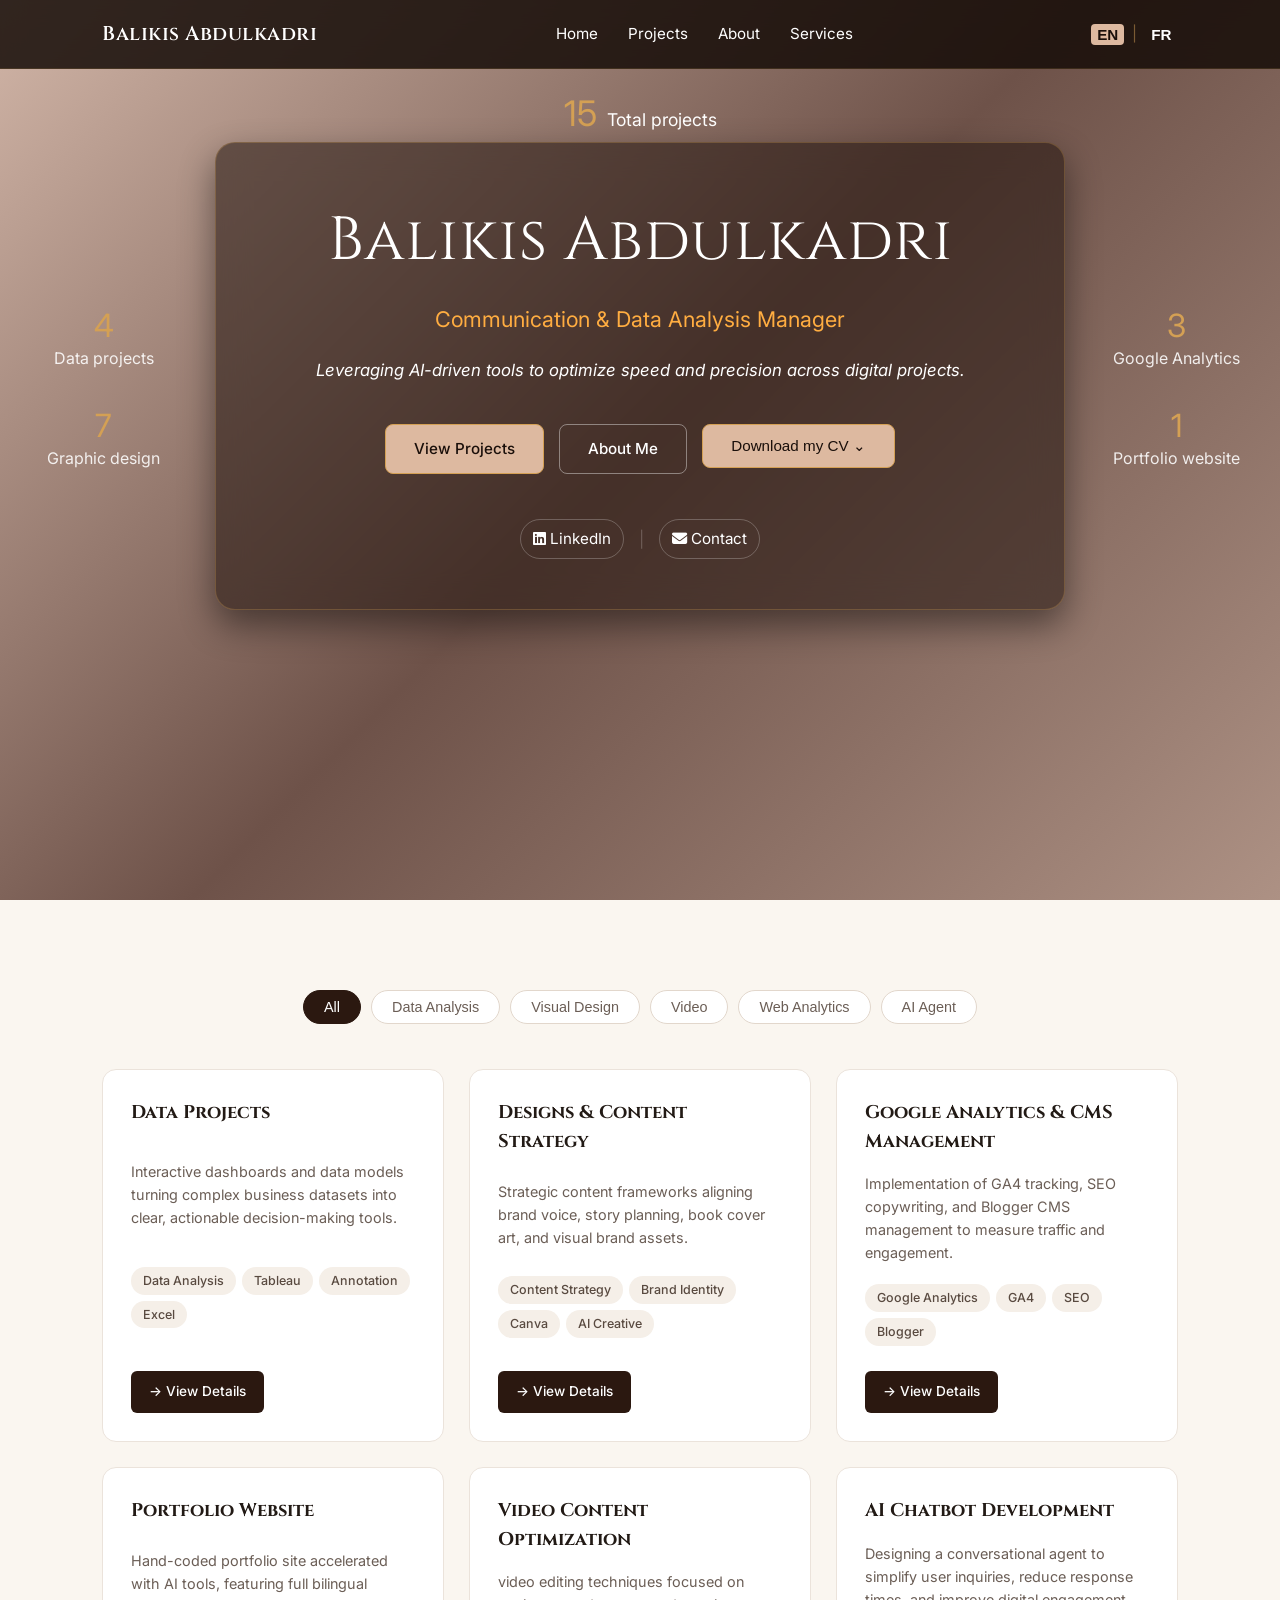
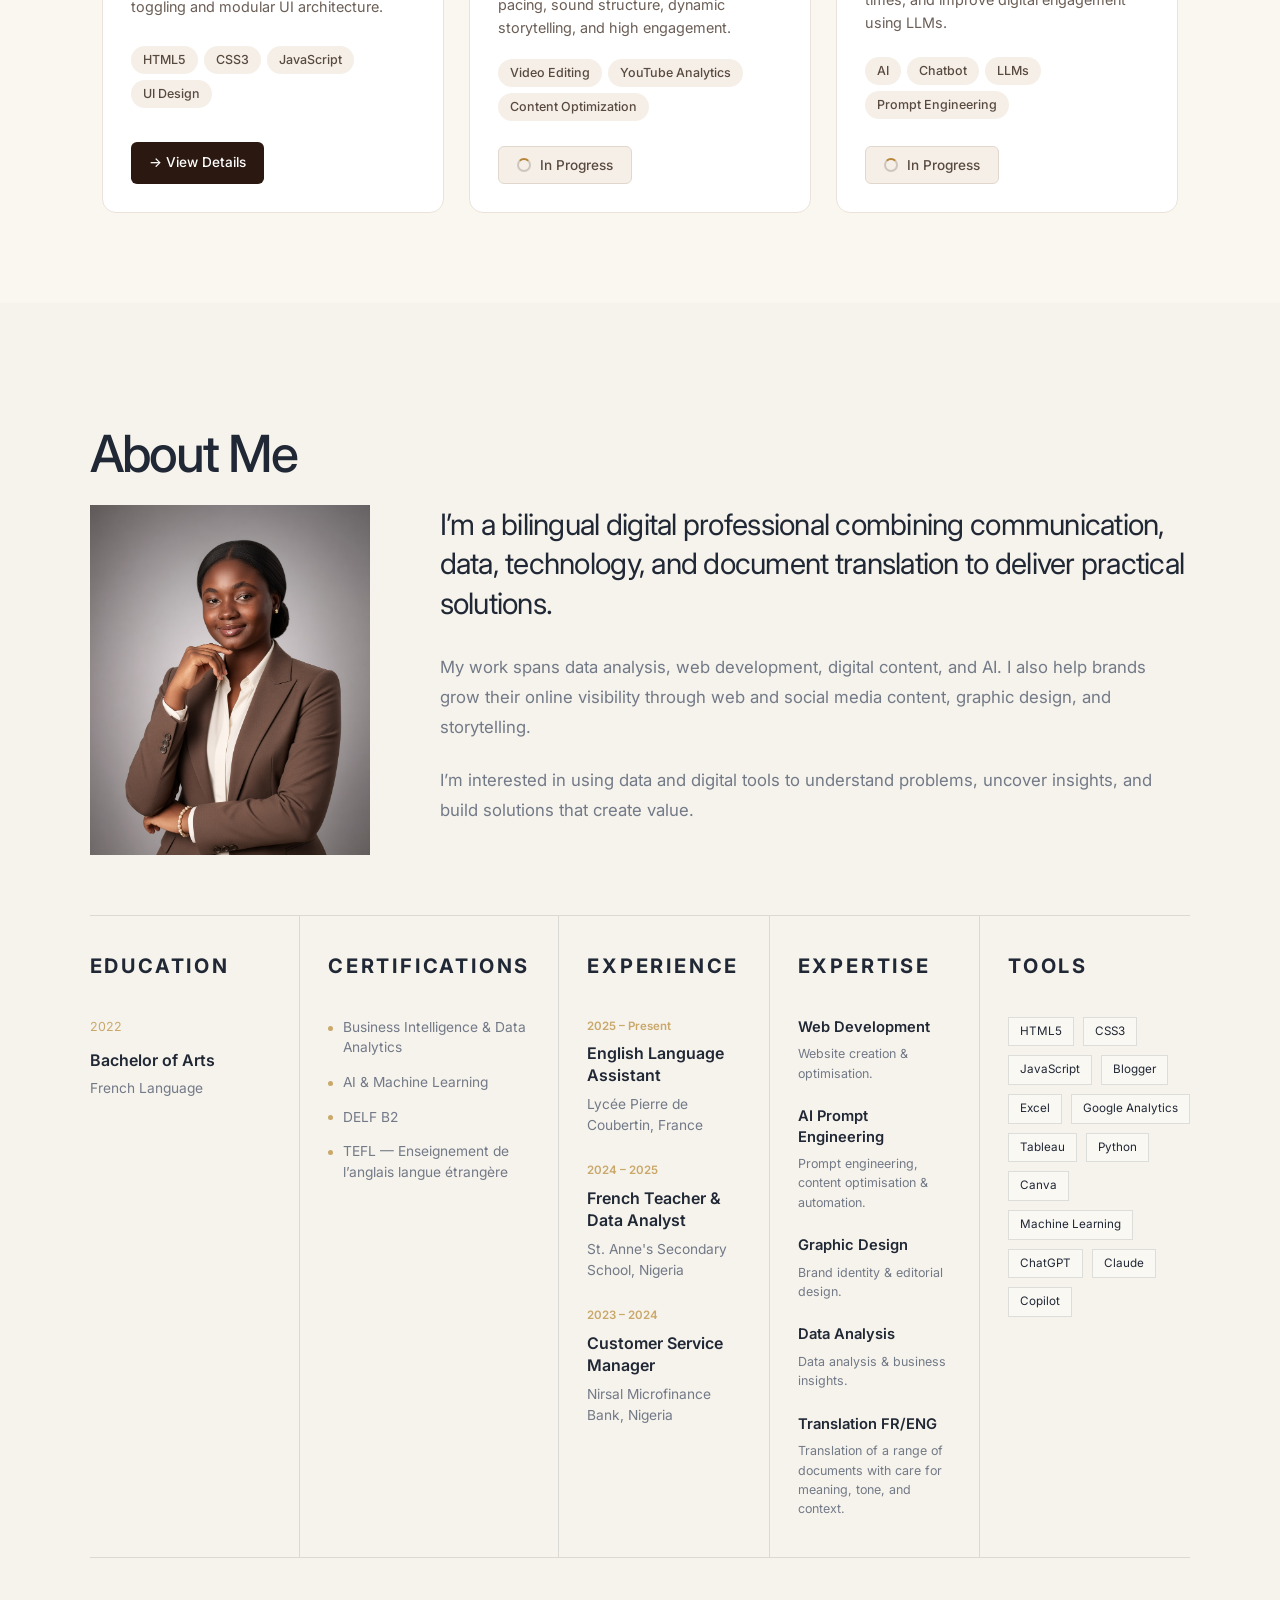
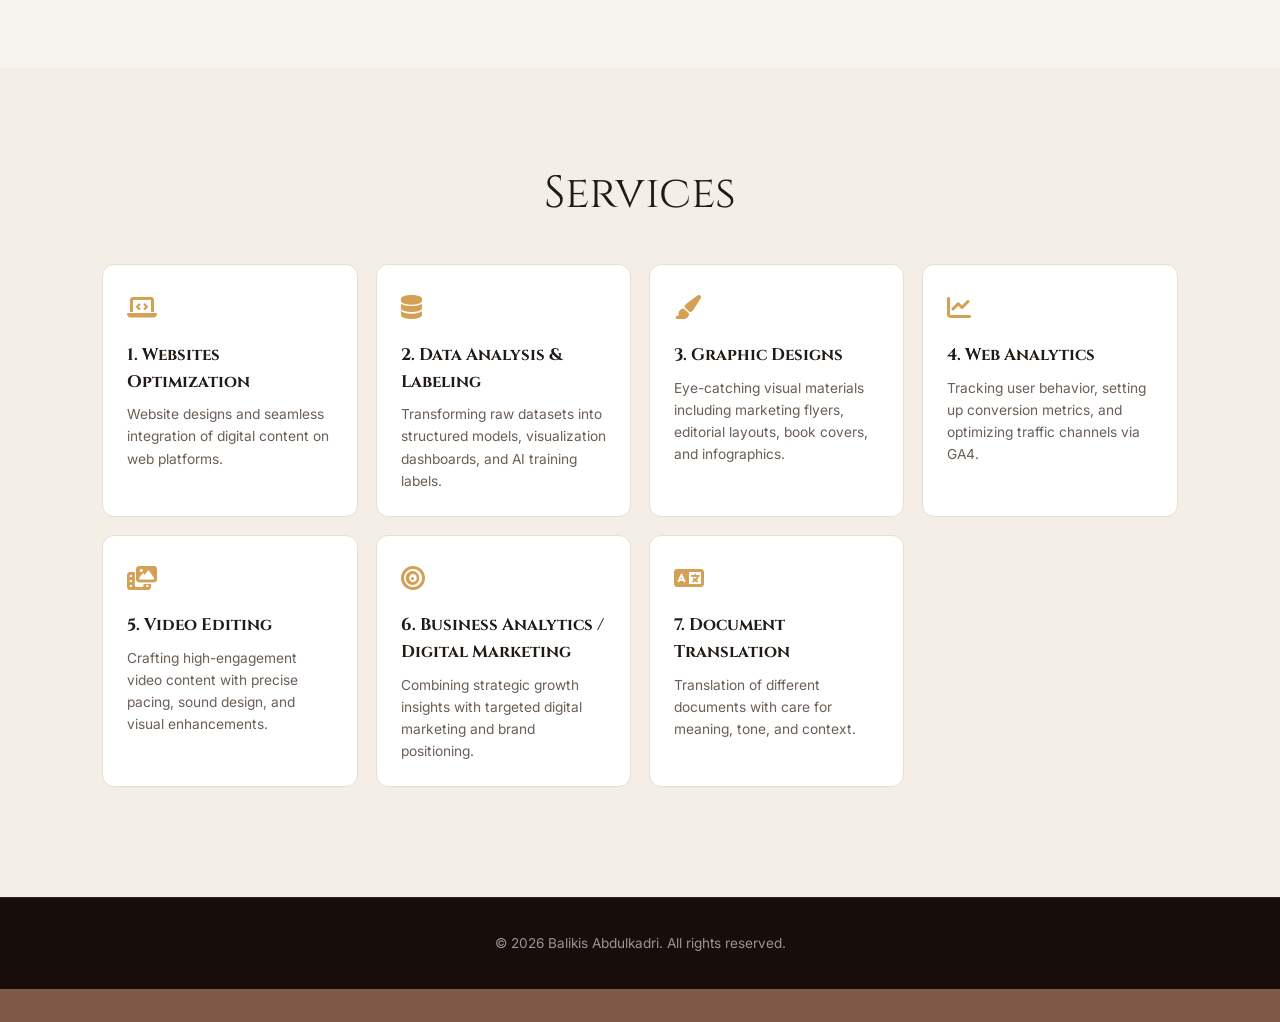
==== commit da04fc5e: "Update print statement from 'Hello' to 'Goodbye'" ====
--- a/index.html
+++ b/index.html
@@ -443,12 +443,12 @@
 
           <li>
             <span class="lang-en">
-              Informatique décisionnelle et analyse de données
-            </span>
-
-            <span class="lang-fr">
               Business Intelligence &amp; Data Analytics
             </span>
+
+            <span class="lang-fr">
+              Business Intelligence &amp; Data Analytics
+            </span>
           </li>
 
           <li>
@@ -457,7 +457,7 @@
             </span>
 
             <span class="lang-fr">
-              Intelligence artificielle et apprentissage automatique
+              AI &amp; Machine Learning
             </span>
           </li>
 
@@ -666,8 +666,8 @@
         <div class="expertise-item">
 
           <h4>
-            <span class="lang-en">Translation</span>
-            <span class="lang-fr">Traduction</span>
+            <span class="lang-en">Translation FR/ENG</span>
+            <span class="lang-fr">Traduction FR/ENG</span>
           </h4>
 
           <p>
@@ -816,4 +816,4 @@
 
     <script src="script.js"></script>
 </body>
-</html>+</html>
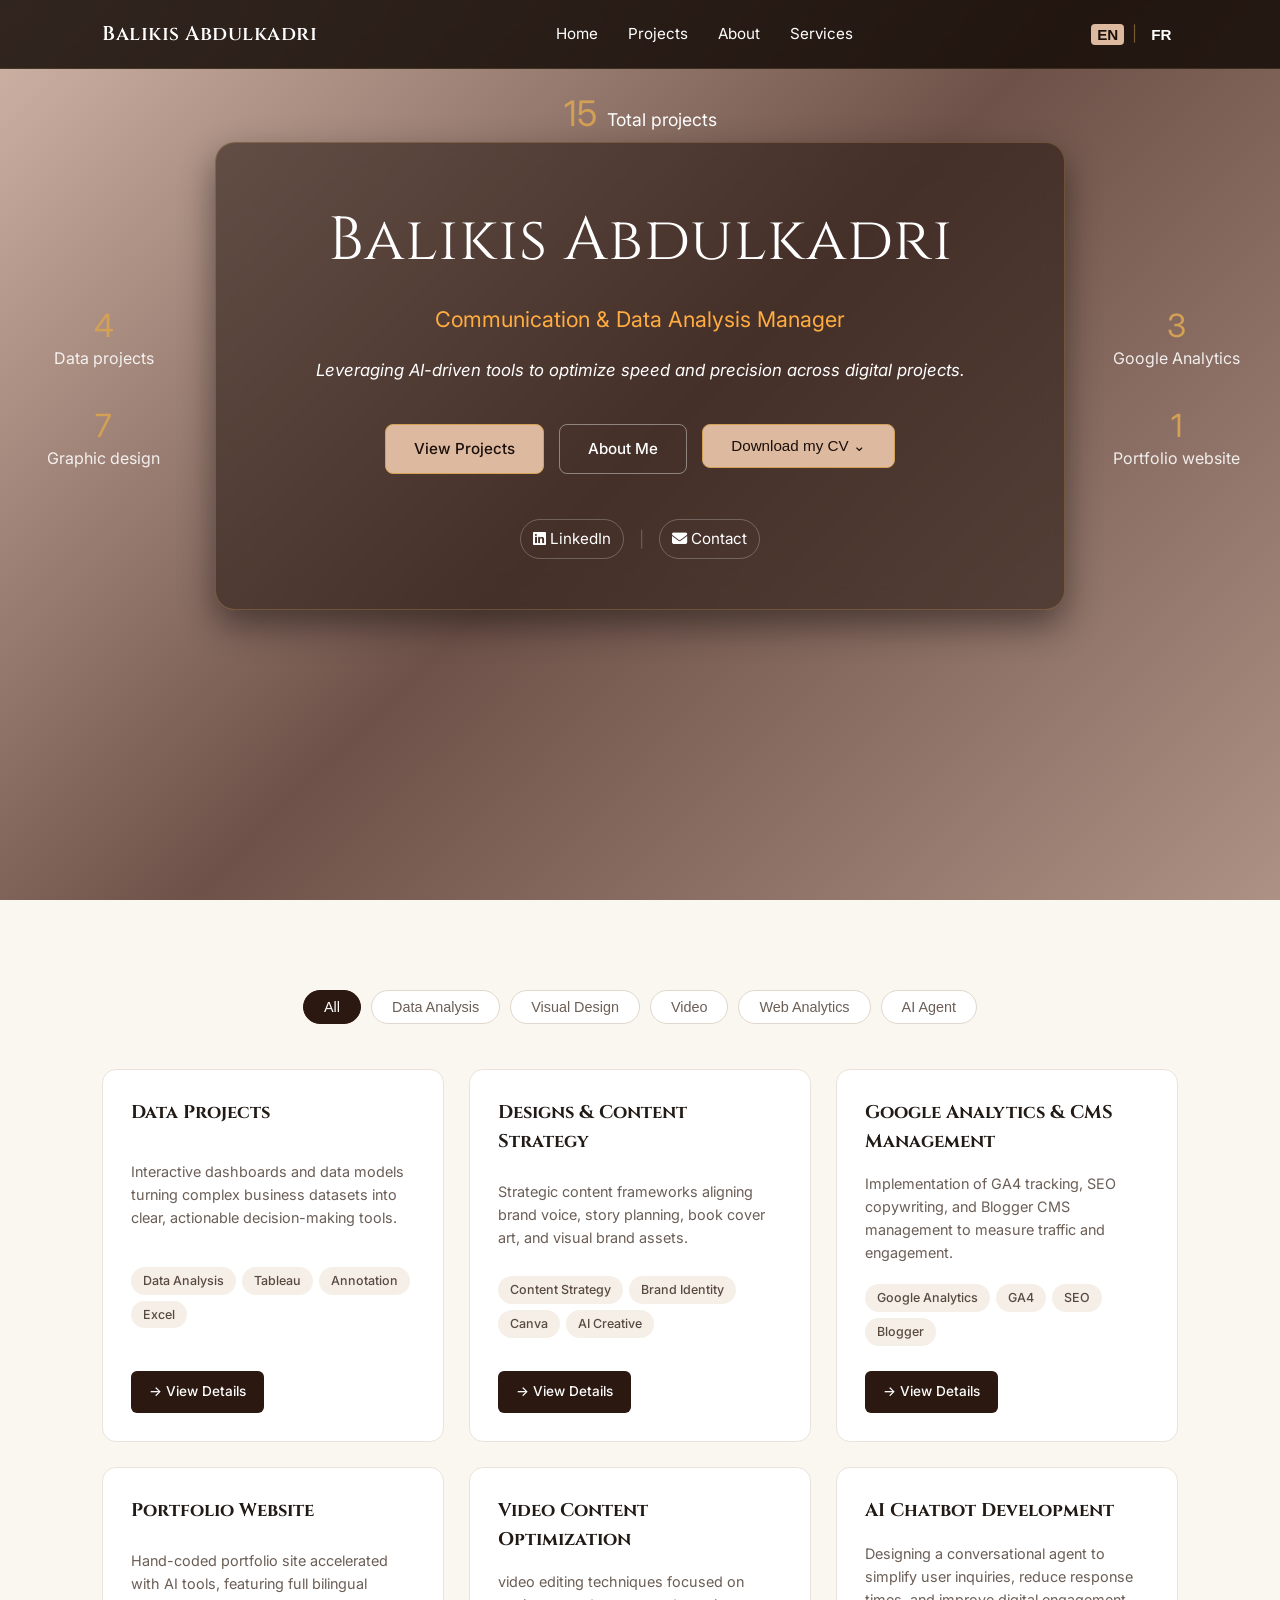
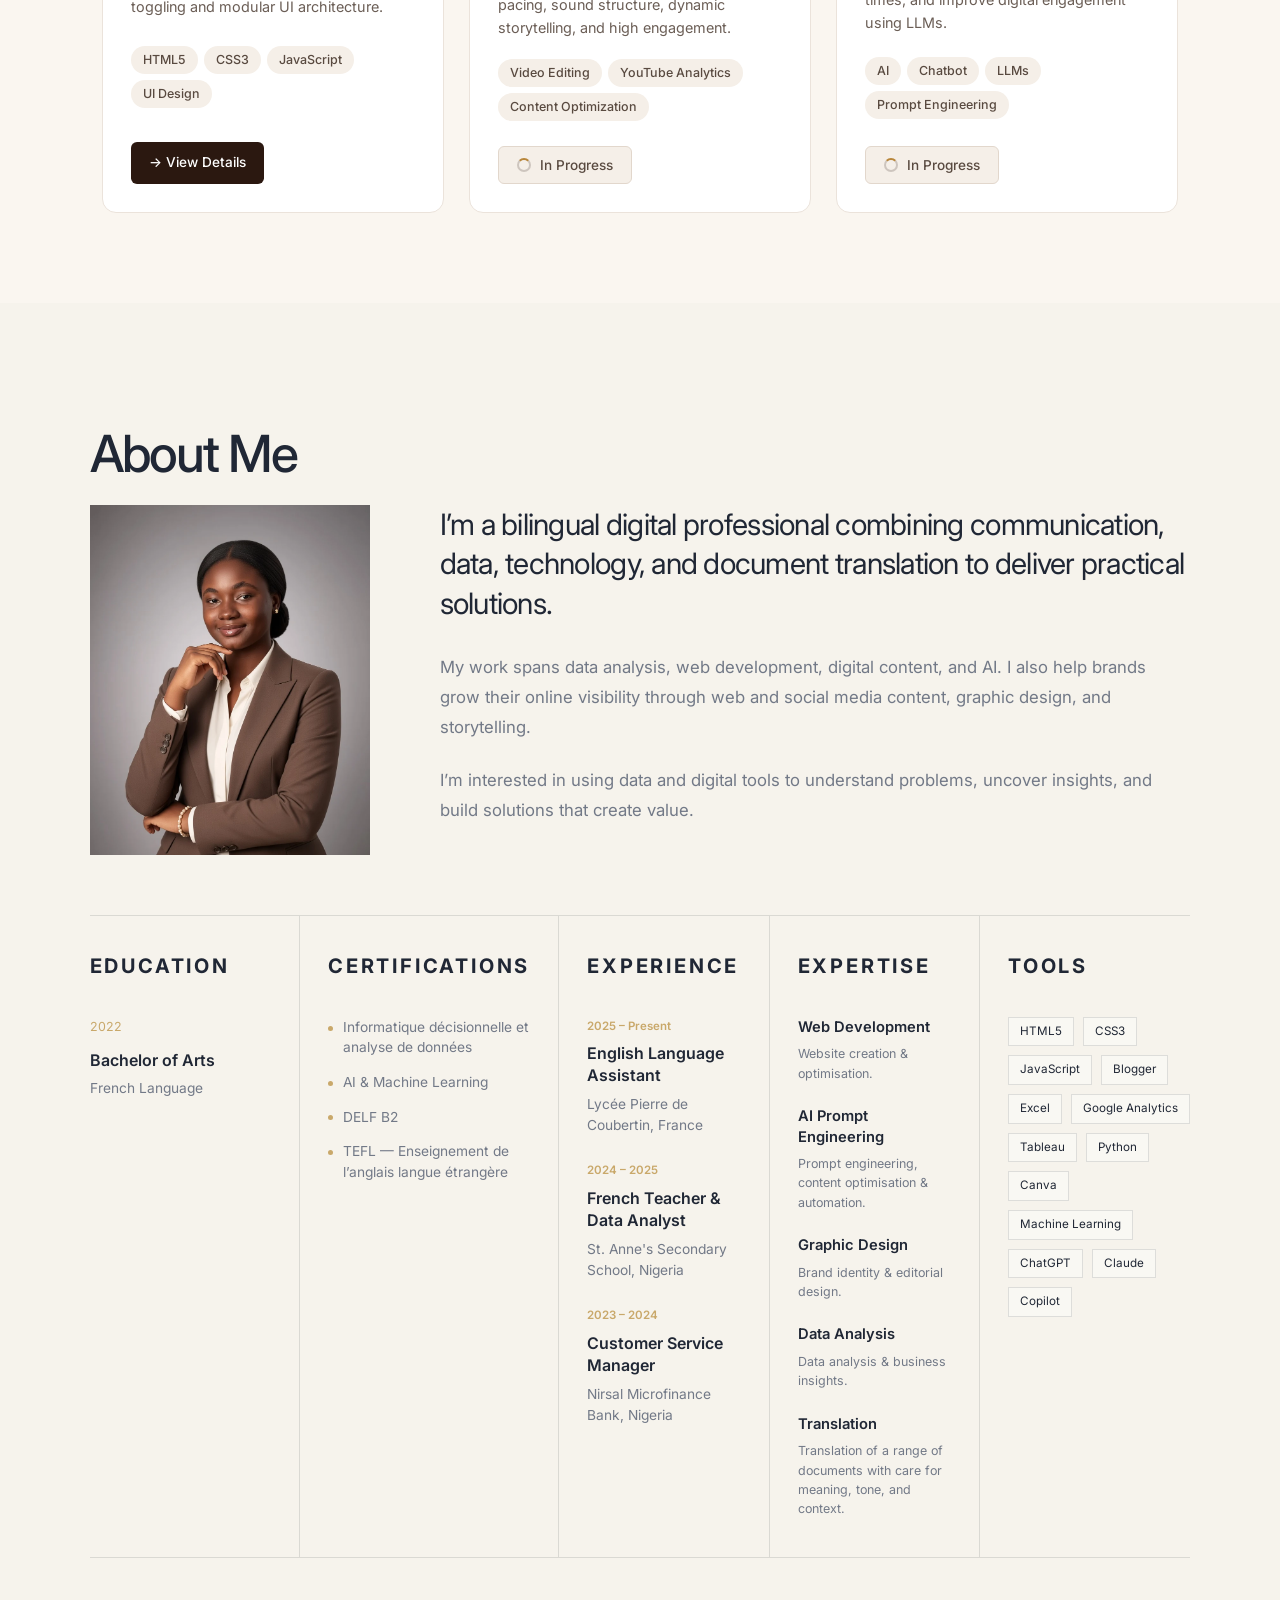
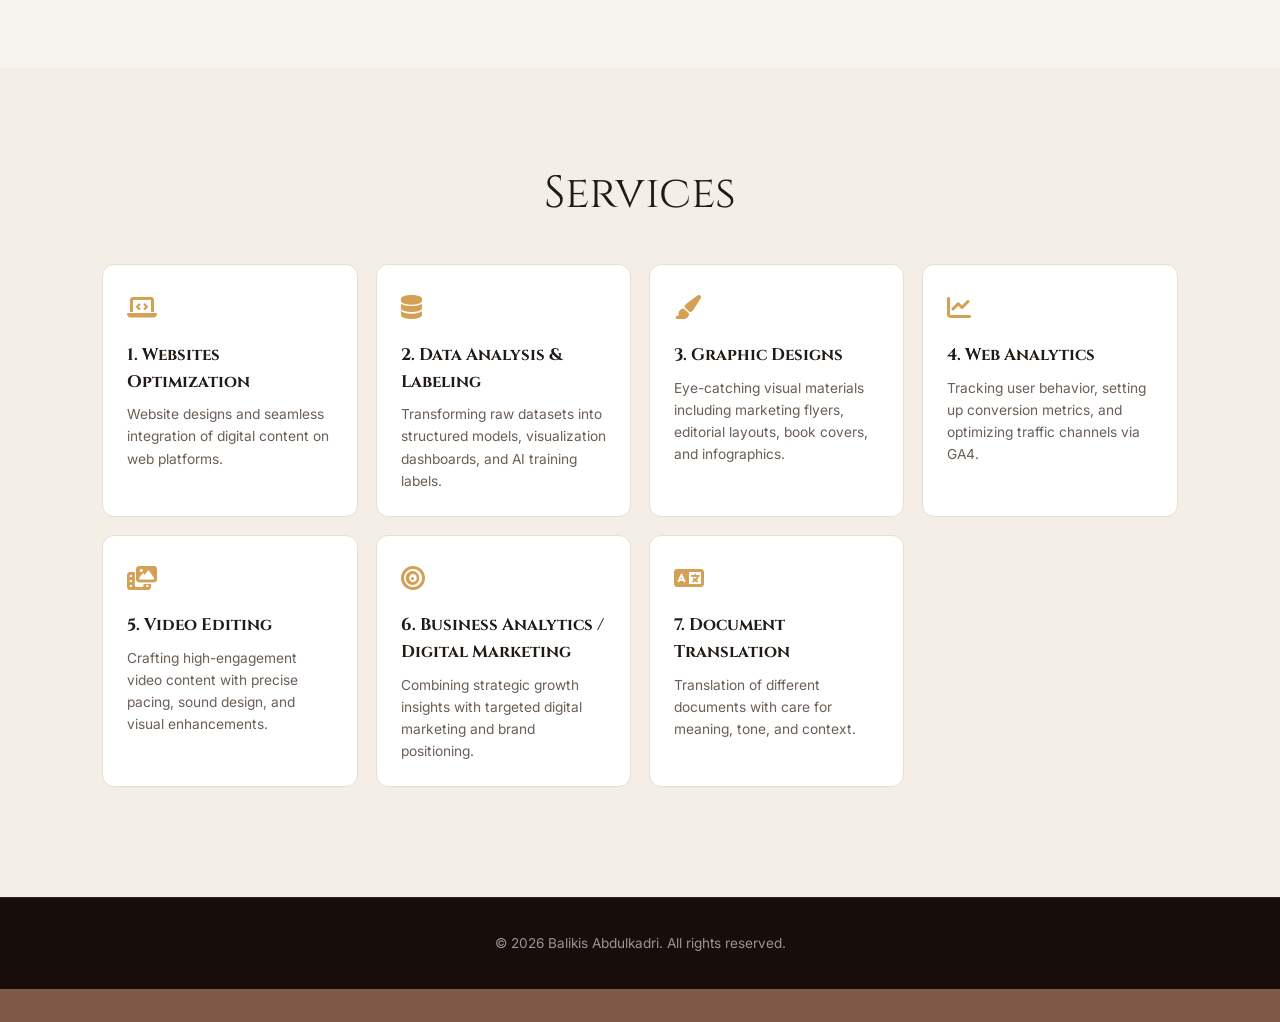
==== commit af040753: "Add files via upload" ====
--- a/index.html
+++ b/index.html
@@ -329,9 +329,8 @@
       <div class="about-photo">
         <div class="photo-frame">
           <img
-            src="images/profile-picture.jpg"
-            alt="Balikis Abdulkadri"
-          >
+            src="images/profile-picture.webp"
+            alt="Balikis Abdulkadri" loading="lazy" decoding="async" width="880" height="1168">
         </div>
       </div>
 
@@ -443,12 +442,12 @@
 
           <li>
             <span class="lang-en">
+              Informatique décisionnelle et analyse de données
+            </span>
+
+            <span class="lang-fr">
               Business Intelligence &amp; Data Analytics
             </span>
-
-            <span class="lang-fr">
-              Business Intelligence &amp; Data Analytics
-            </span>
           </li>
 
           <li>
@@ -457,7 +456,7 @@
             </span>
 
             <span class="lang-fr">
-              AI &amp; Machine Learning
+              Intelligence artificielle et apprentissage automatique
             </span>
           </li>
 
@@ -666,8 +665,8 @@
         <div class="expertise-item">
 
           <h4>
-            <span class="lang-en">Translation FR/ENG</span>
-            <span class="lang-fr">Traduction FR/ENG</span>
+            <span class="lang-en">Translation</span>
+            <span class="lang-fr">Traduction</span>
           </h4>
 
           <p>
@@ -816,4 +815,4 @@
 
     <script src="script.js"></script>
 </body>
-</html>
+</html>
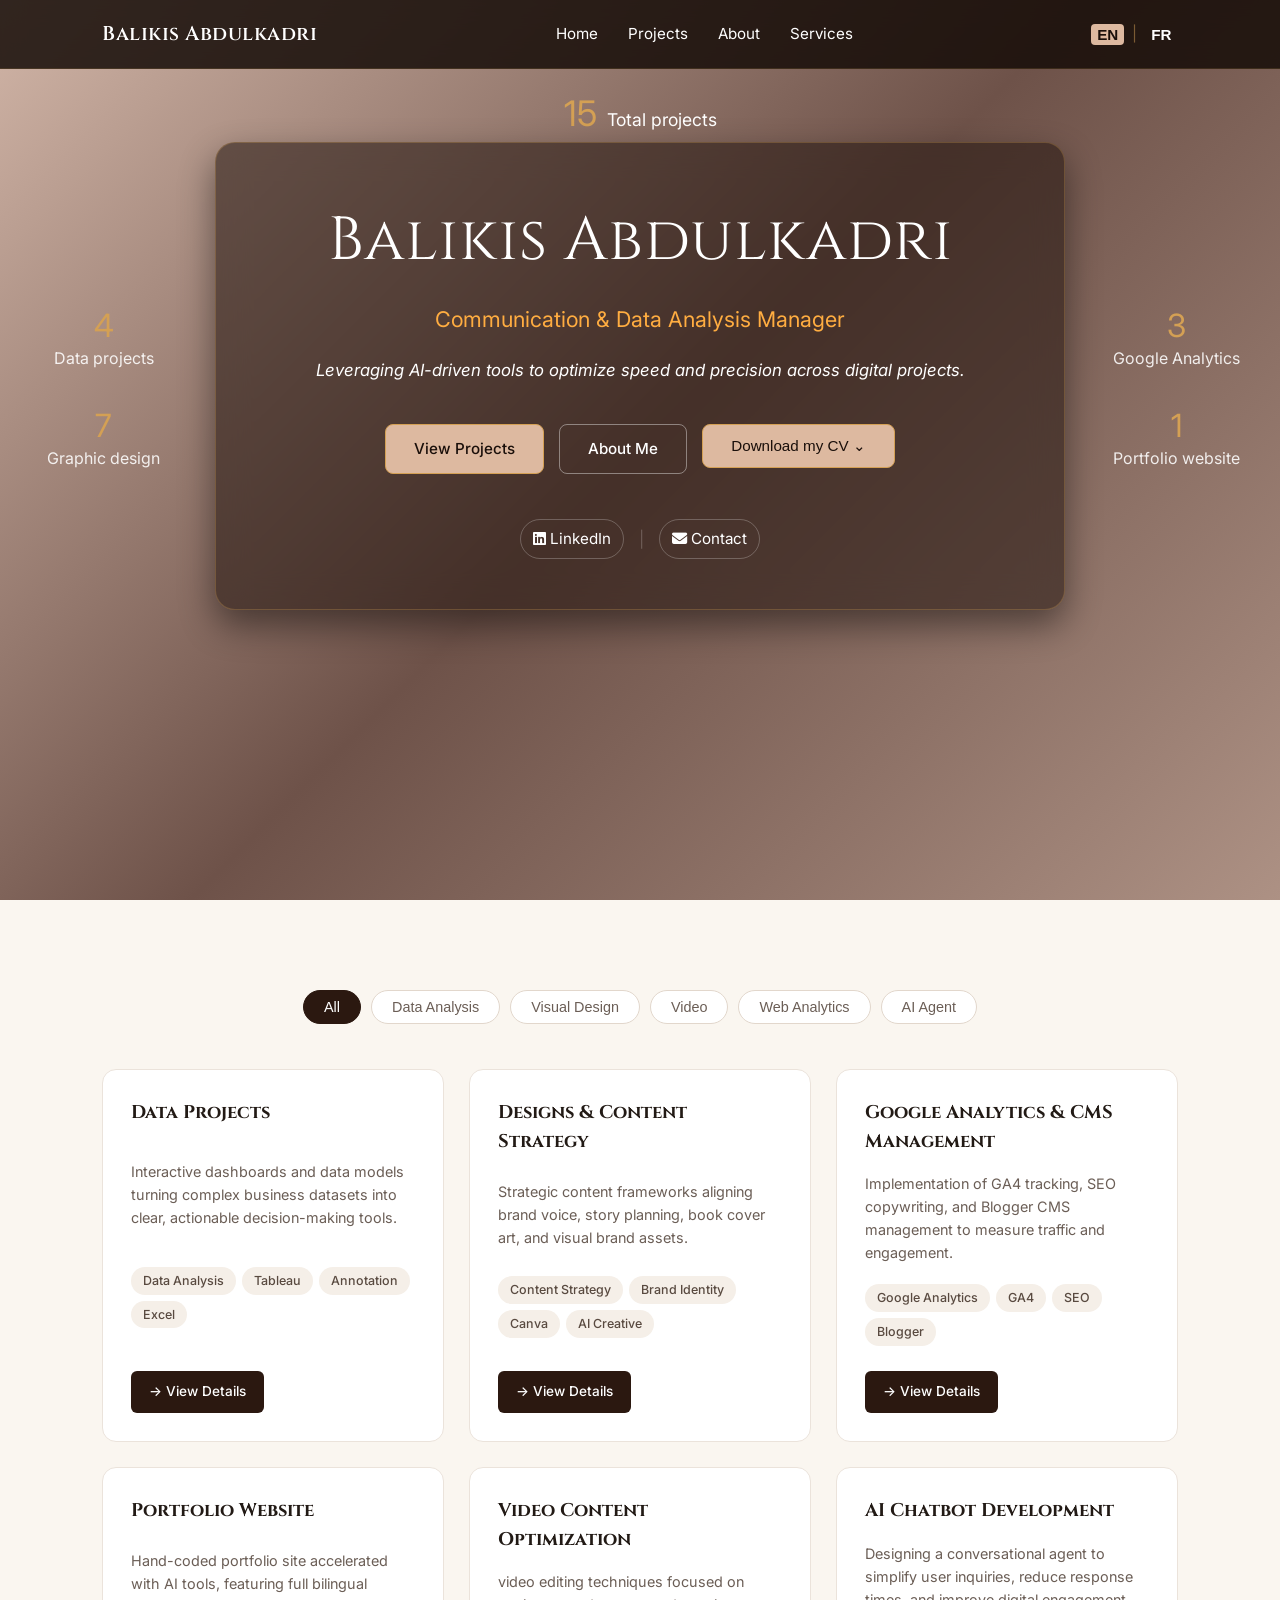
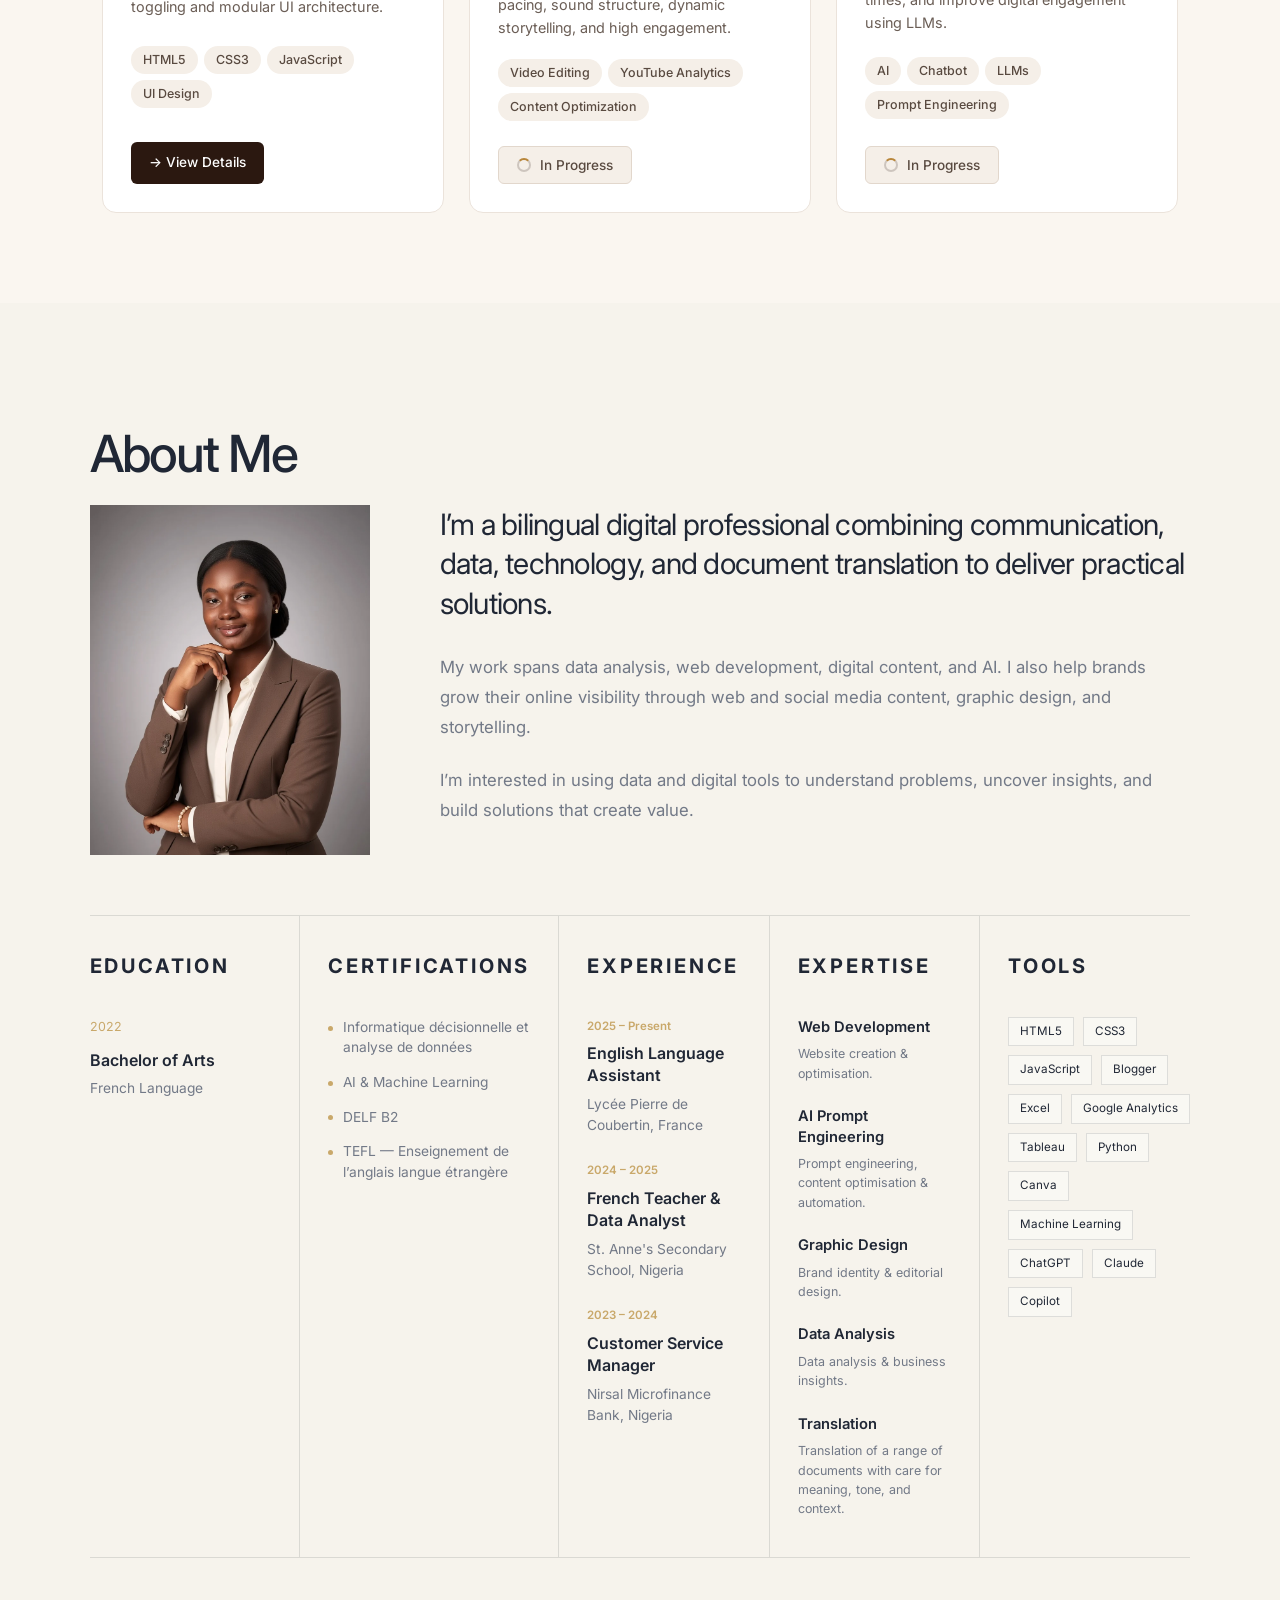
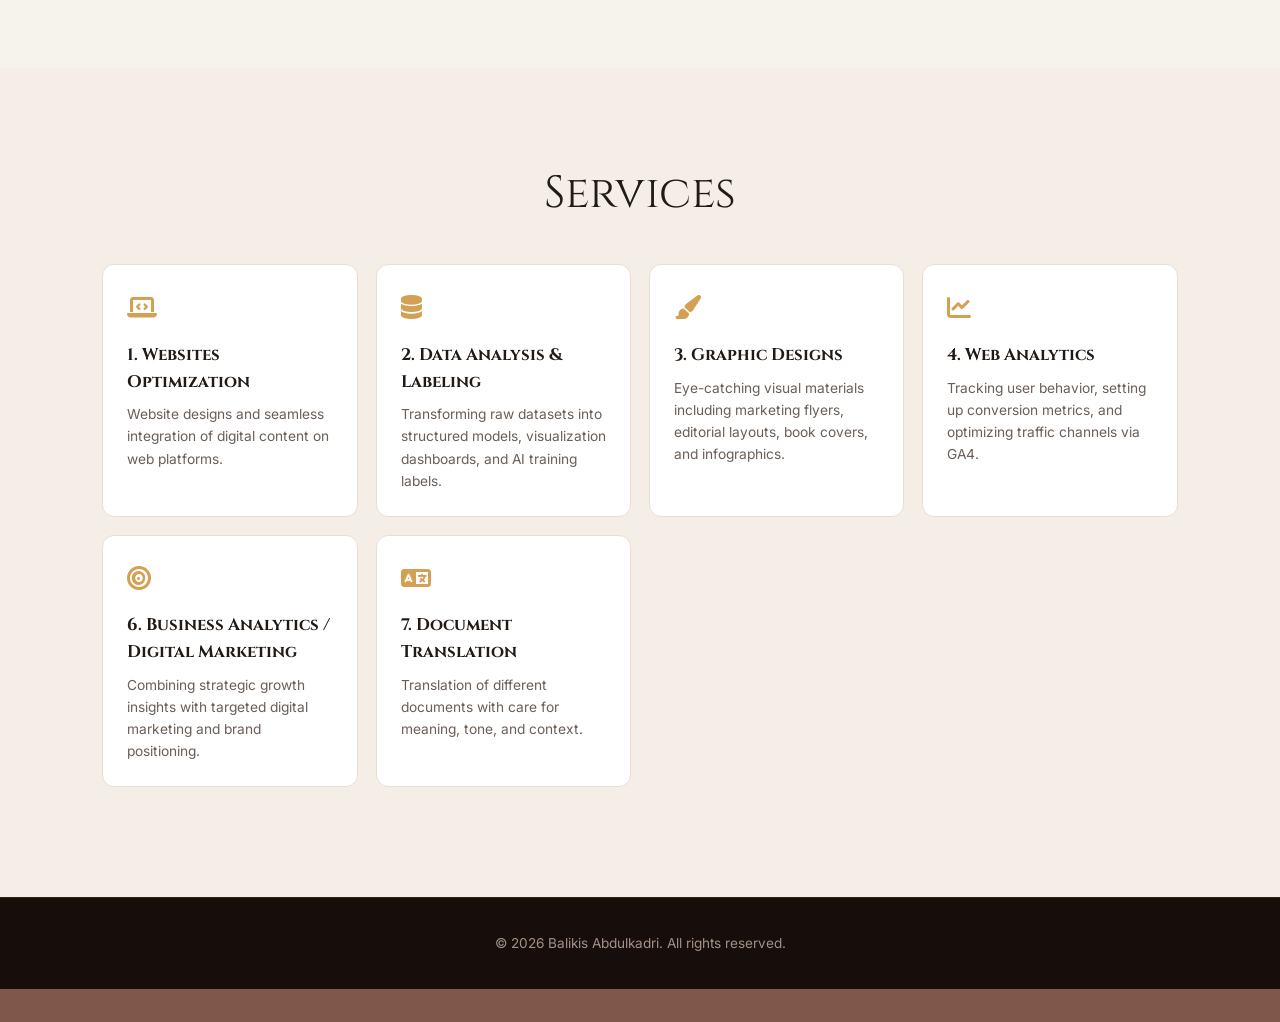
==== commit 0c7489dd: "Update index.html" ====
--- a/index.html
+++ b/index.html
@@ -774,16 +774,7 @@
                     <p class="lang-fr">Analyse du comportement des visiteurs, suivi des conversions et optimisation du trafic avec GA4.</p>
                 </div>
 
-                <div class="service-card">
-                    <div class="service-icon"><i class="fas fa-photo-video"></i></div>
-                    <h3>
-                        <span class="lang-en">5. Video Editing</span>
-                        <span class="lang-fr">5. Montage Vidéo</span>
-                    </h3>
-                    <p class="lang-en">Crafting high-engagement video content with precise pacing, sound design, and visual enhancements.</p>
-                    <p class="lang-fr">Montage vidéo soigné, avec un travail précis sur le rythme, le son et l’impact des images.</p>
-                </div>
-
+                
                 <div class="service-card">
                     <div class="service-icon"><i class="fas fa-bullseye"></i></div>
                     <h3>
@@ -815,4 +806,4 @@
 
     <script src="script.js"></script>
 </body>
-</html>+</html>
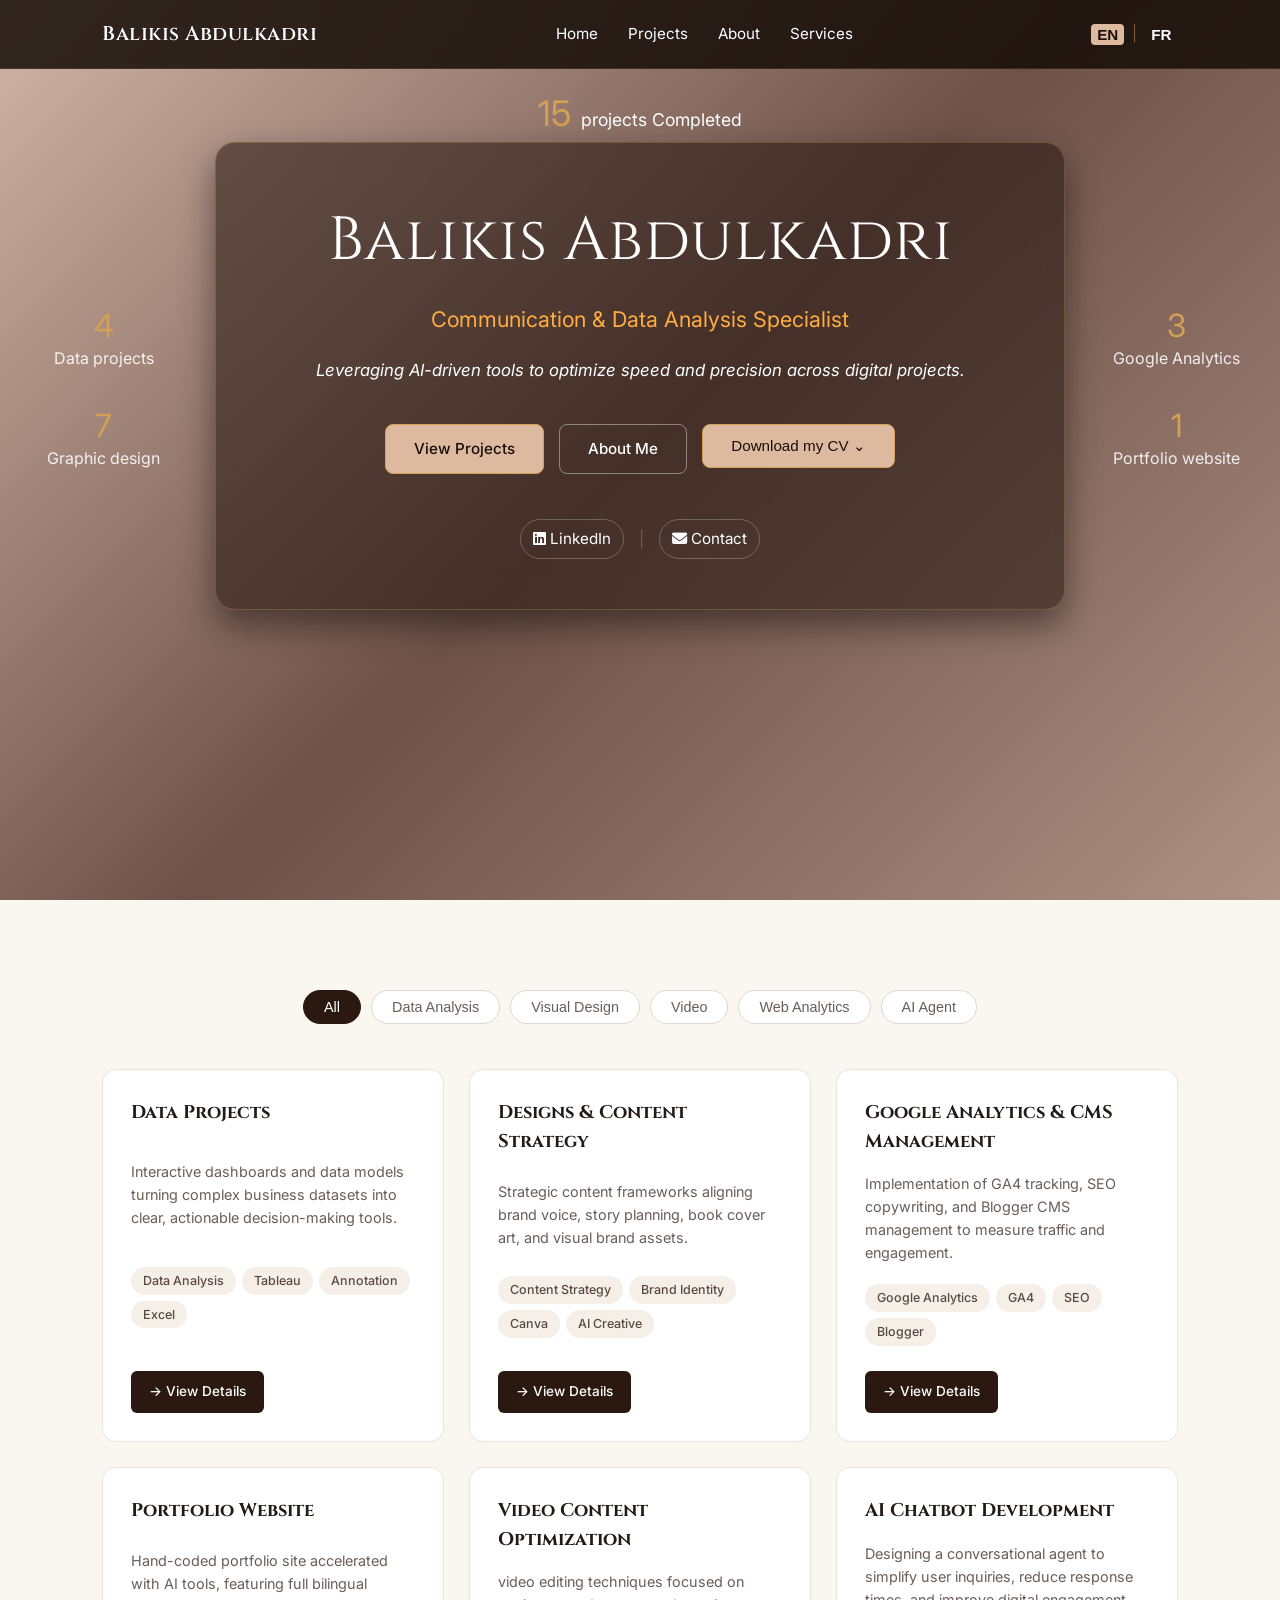
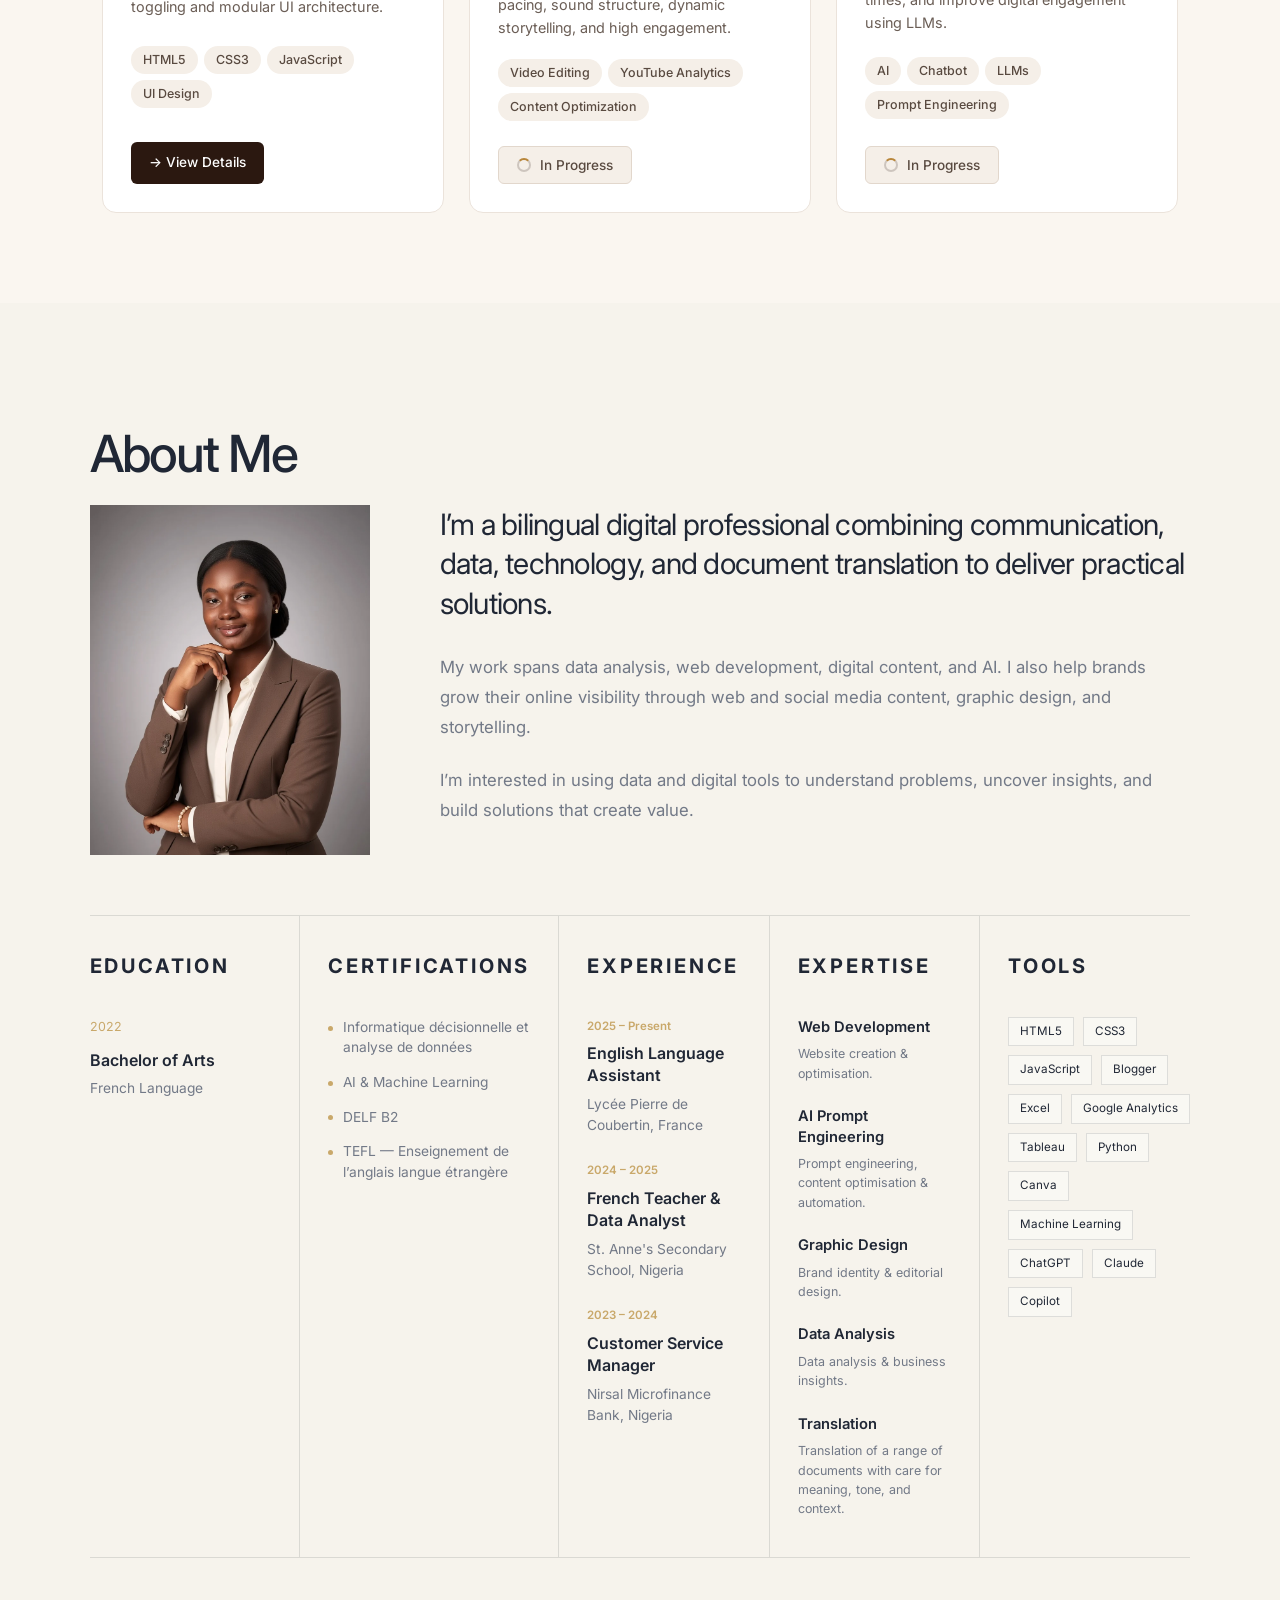
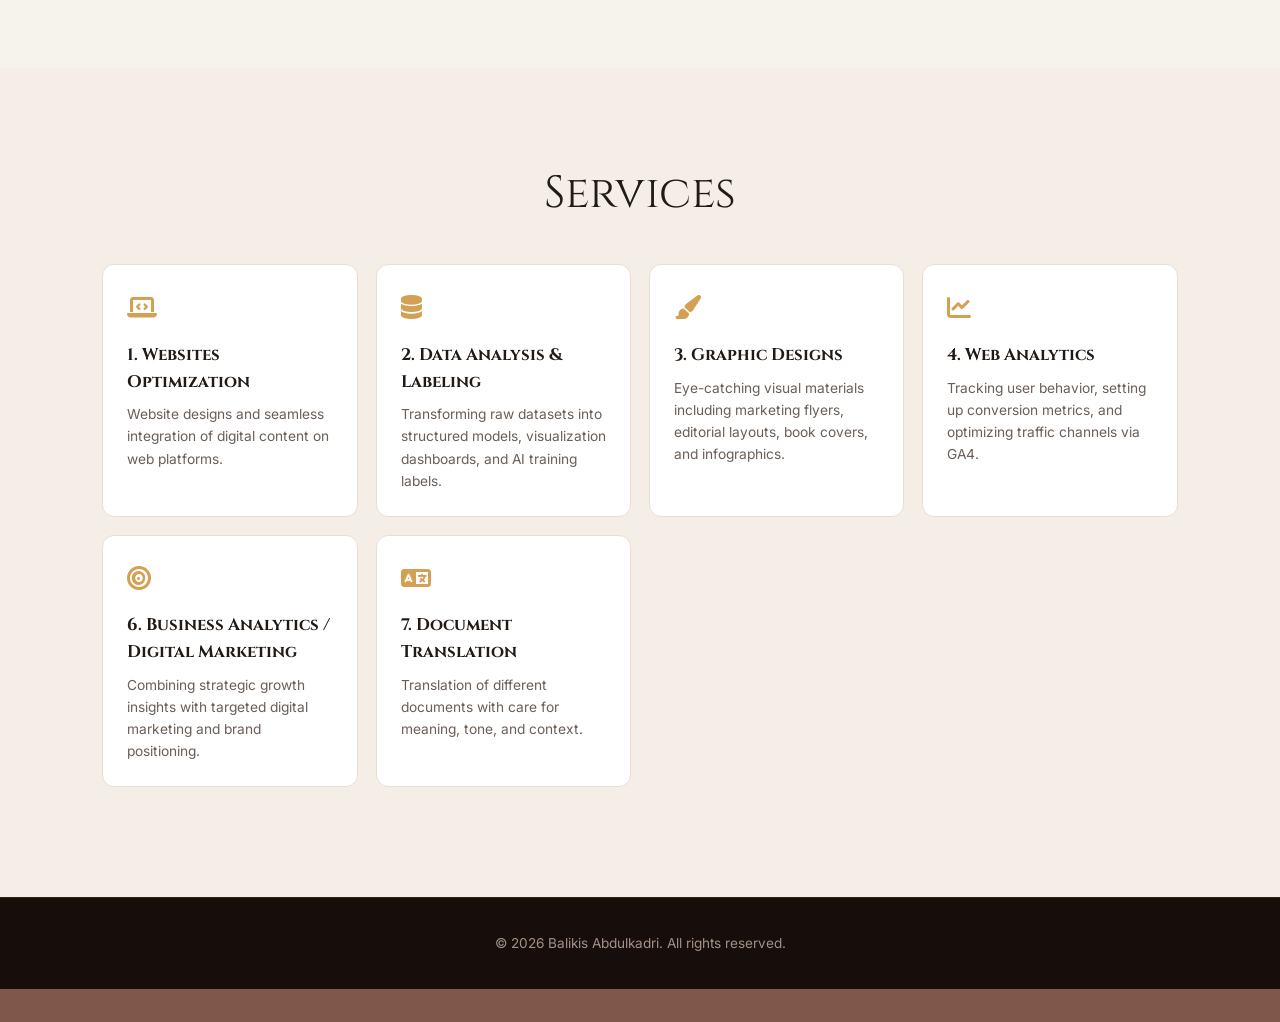
==== commit d3950d25: "Update index.html" ====
--- a/index.html
+++ b/index.html
@@ -48,8 +48,8 @@
     <div class="hero-layout">
         <div class="hero-total">
             <span class="hero-total-number">15</span>
-            <span class="lang-en">Total projects</span>
-            <span class="lang-fr">Projets au total</span>
+            <span class="lang-en">projects Completed</span>
+            <span class="lang-fr">Projets complétés</span>
         </div>
 
         <div class="hero-project-stats hero-project-stats-left" aria-label="Project categories">
@@ -69,7 +69,7 @@
 
         <h1 class="hero-title">Balikis Abdulkadri</h1>
         
-        <p class="hero-subtitle lang-en">Communication & Data Analysis Manager</p>
+        <p class="hero-subtitle lang-en">Communication & Data Analysis Specialist</p>
         <p class="hero-subtitle lang-fr">Chargée de communication et d’analyse de données</p>
         
         <p class="hero-tagline lang-en">
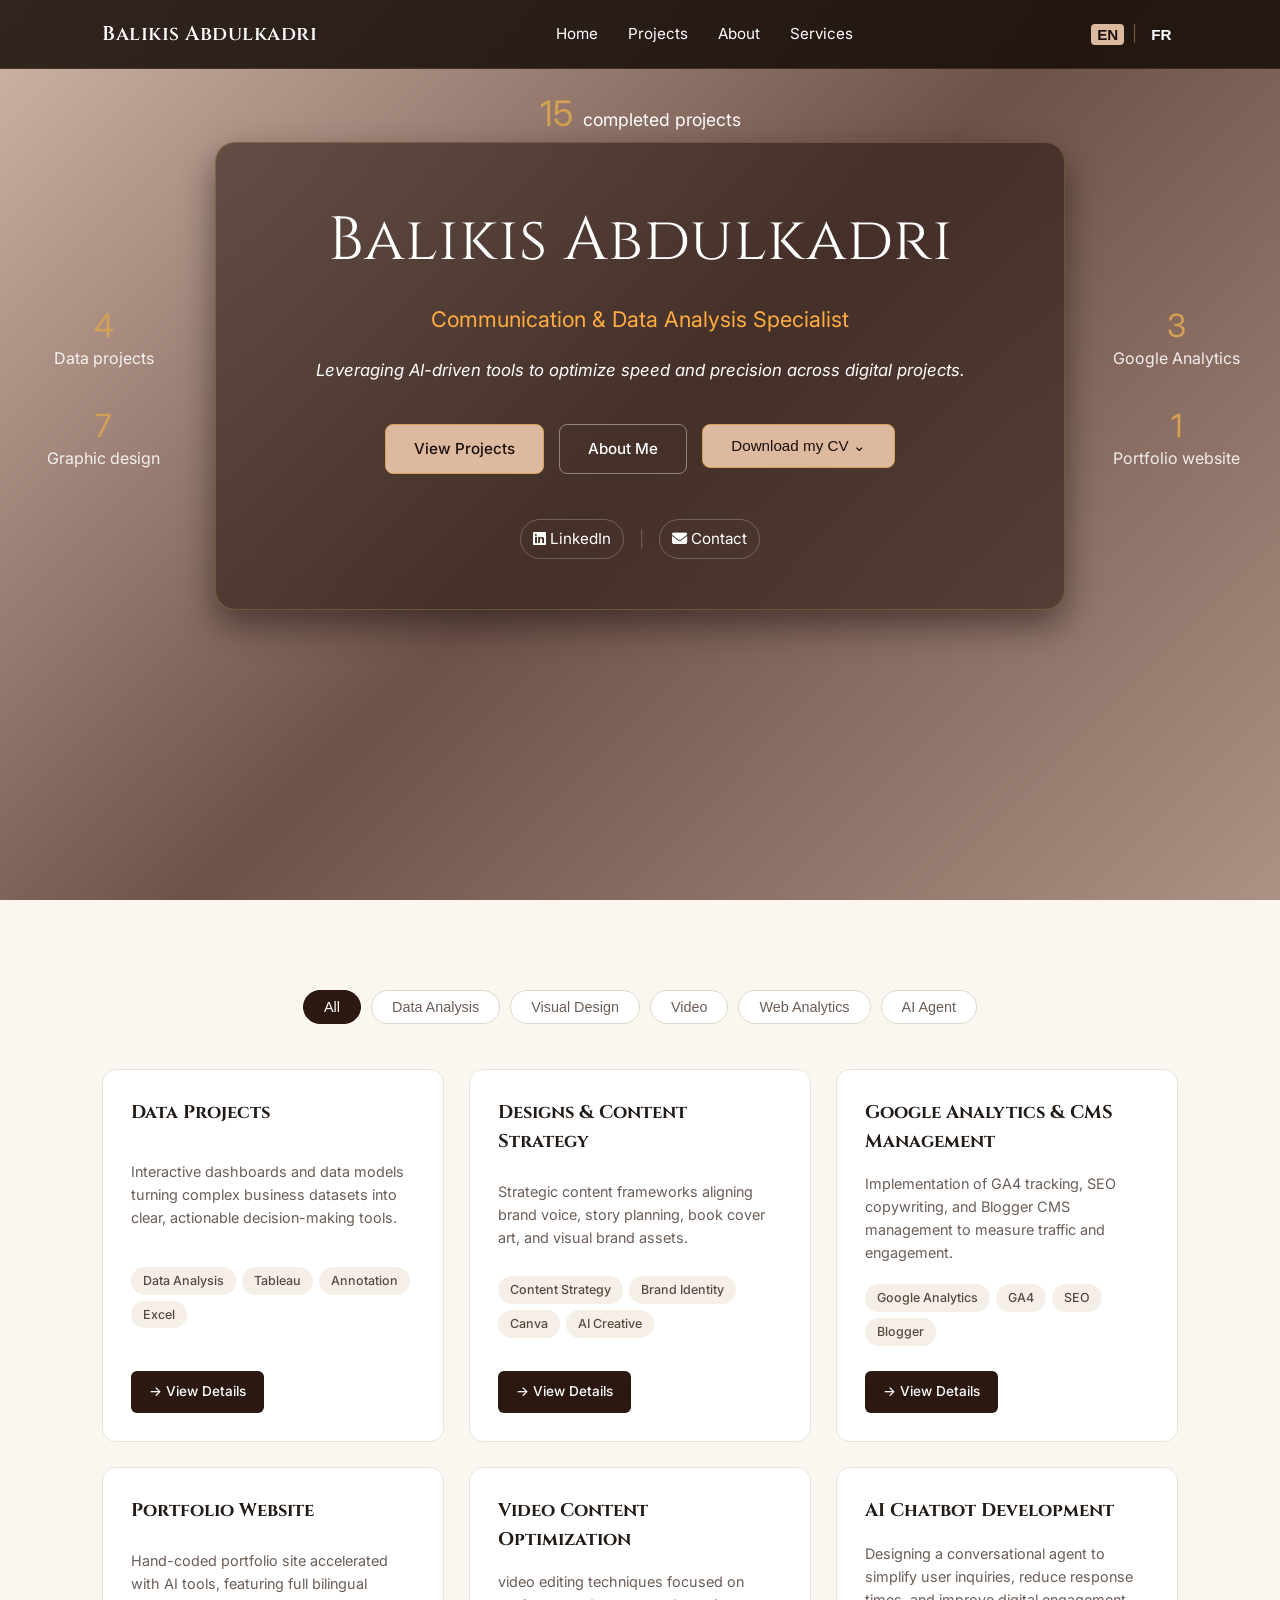
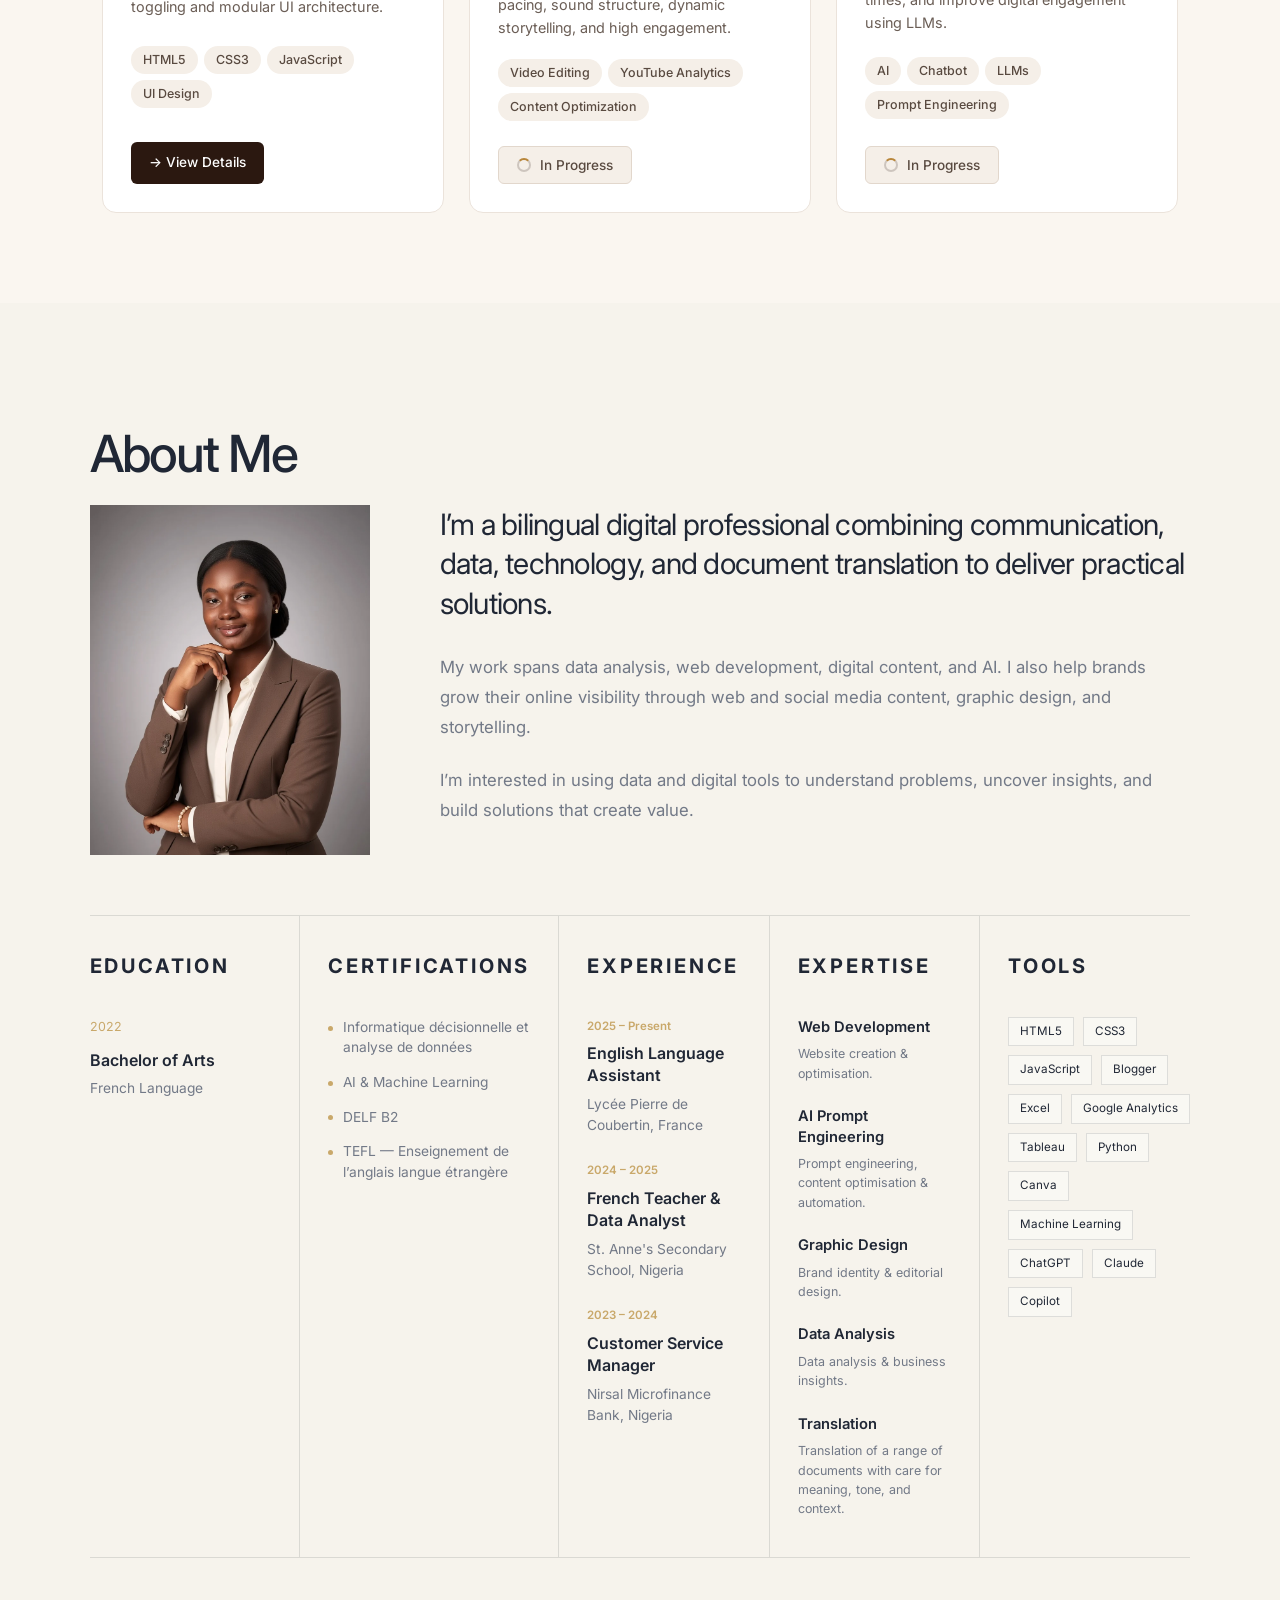
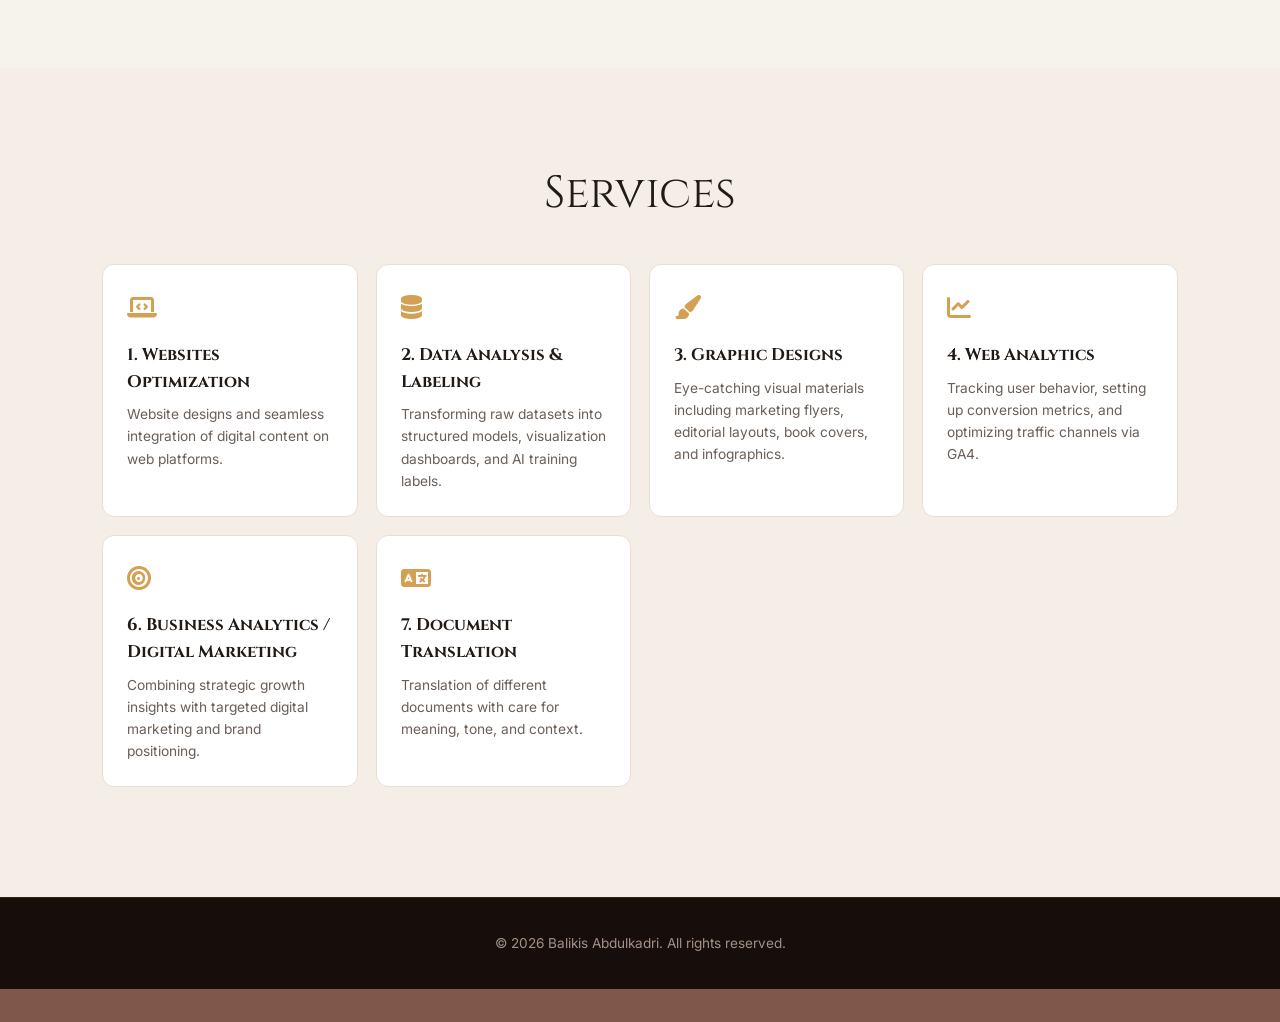
==== commit 89a46358: "Update index.html" ====
--- a/index.html
+++ b/index.html
@@ -48,7 +48,7 @@
     <div class="hero-layout">
         <div class="hero-total">
             <span class="hero-total-number">15</span>
-            <span class="lang-en">projects Completed</span>
+            <span class="lang-en">completed projects</span>
             <span class="lang-fr">Projets complétés</span>
         </div>
 
